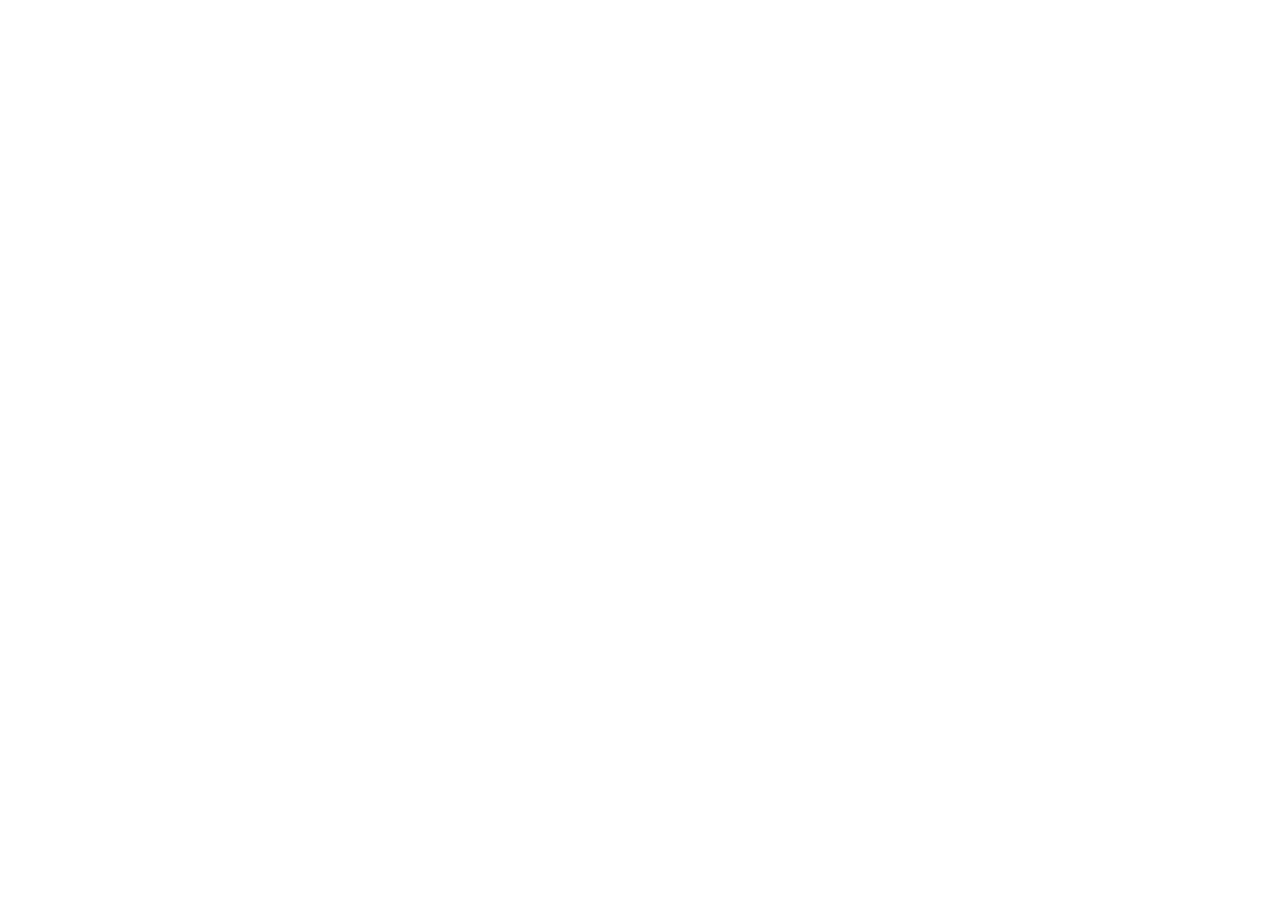
==== index.html @ 567fe688 "Add index.html" ====
<!doctype html><html lang="it"><head><meta charset="utf-8"/><meta name="viewport" content="width=device-width,initial-scale=1,maximum-scale=5,user-scalable=yes,viewport-fit=cover"/><title>Ordine Architetti P.P.C. Caltanissetta</title><meta name="description" content="App ufficiale dell'Ordine degli Architetti, Pianificatori, Paesaggisti e Conservatori della Provincia di Caltanissetta. Connettiti con la comunità professionale, trova architetti qualificati e gestisci la tua attività."/><meta name="keywords" content="architetti, caltanissetta, ordine, professioni, CFP, formazione, albo, sicilia"/><meta name="author" content="Ordine Architetti P.P.C. Caltanissetta"/><meta name="robots" content="index, follow"/><meta name="language" content="Italian"/><link rel="icon" href="./favicon.ico"/><link rel="apple-touch-icon" sizes="180x180" href="./logo192.png"/><link rel="manifest" href="./manifest.json"/><meta name="theme-color" content="#2563eb"/><script defer="defer" src="./static/js/main.2a0777bf.js"></script><link href="./static/css/main.f6305460.css" rel="stylesheet"></head><body><div id="root"></div></body></html>
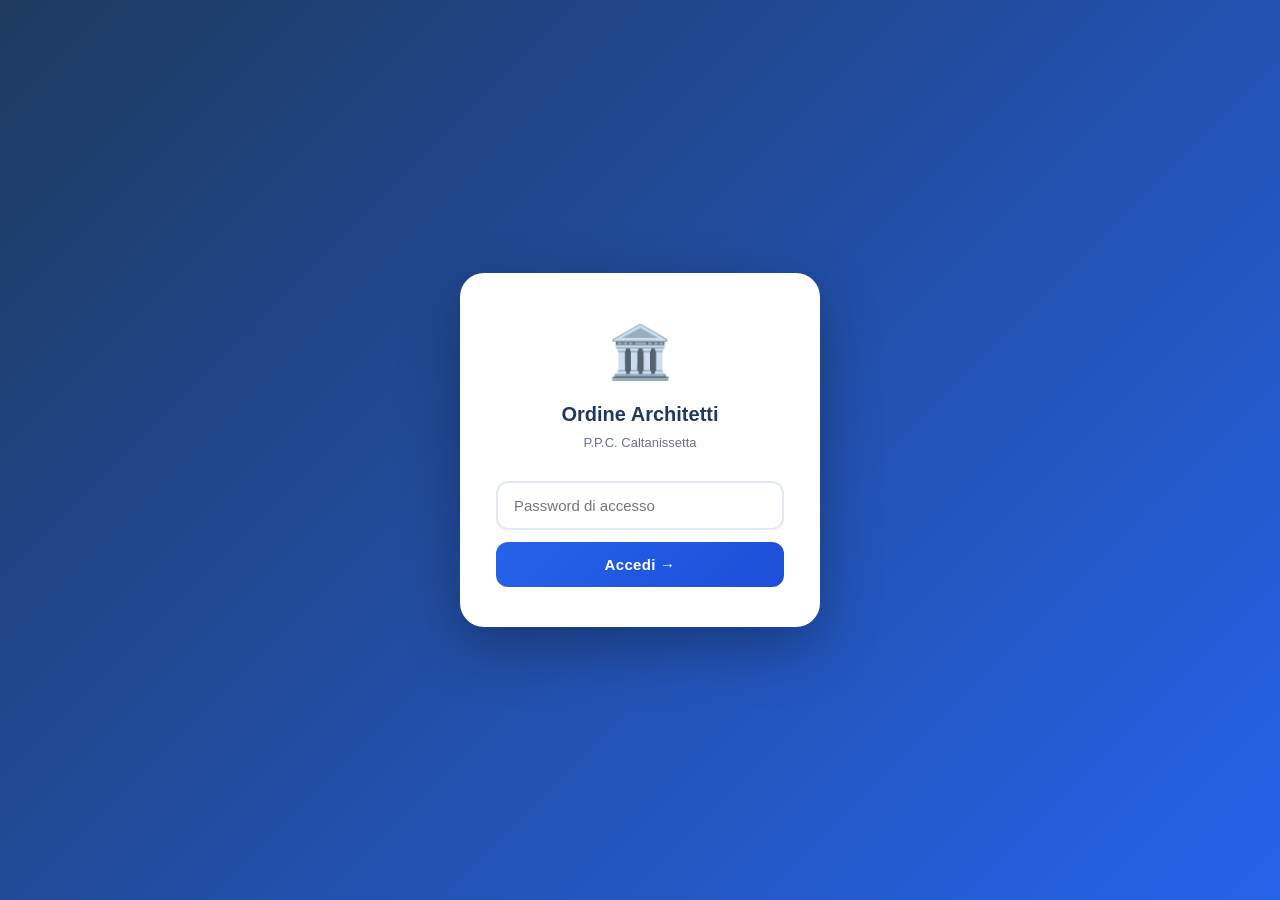
==== commit 106ad72c: "Rebuild: fix admin badge/userType, add admin panel quick link, approve architects" ====
--- a/index.html
+++ b/index.html
@@ -1 +1,31 @@
-<!doctype html><html lang="it"><head><meta charset="utf-8"/><meta name="viewport" content="width=device-width,initial-scale=1,maximum-scale=5,user-scalable=yes,viewport-fit=cover"/><title>Ordine Architetti P.P.C. Caltanissetta</title><meta name="description" content="App ufficiale dell'Ordine degli Architetti, Pianificatori, Paesaggisti e Conservatori della Provincia di Caltanissetta. Connettiti con la comunità professionale, trova architetti qualificati e gestisci la tua attività."/><meta name="keywords" content="architetti, caltanissetta, ordine, professioni, CFP, formazione, albo, sicilia"/><meta name="author" content="Ordine Architetti P.P.C. Caltanissetta"/><meta name="robots" content="index, follow"/><meta name="language" content="Italian"/><link rel="icon" href="./favicon.ico"/><link rel="apple-touch-icon" sizes="180x180" href="./logo192.png"/><link rel="manifest" href="./manifest.json"/><meta name="theme-color" content="#2563eb"/><script defer="defer" src="./static/js/main.2a0777bf.js"></script><link href="./static/css/main.f6305460.css" rel="stylesheet"></head><body><div id="root"></div></body></html>+<!doctype html><html lang="it"><head><meta charset="utf-8"/><meta name="viewport" content="width=device-width,initial-scale=1,maximum-scale=5,user-scalable=yes,viewport-fit=cover"/><title>Ordine Architetti P.P.C. Caltanissetta</title><meta name="description" content="App ufficiale dell'Ordine degli Architetti, Pianificatori, Paesaggisti e Conservatori della Provincia di Caltanissetta. Connettiti con la comunità professionale, trova architetti qualificati e gestisci la tua attività."/><meta name="keywords" content="architetti, caltanissetta, ordine, professioni, CFP, formazione, albo, sicilia"/><meta name="author" content="Ordine Architetti P.P.C. Caltanissetta"/><meta name="robots" content="index, follow"/><meta name="language" content="Italian"/><link rel="icon" href="./favicon.ico"/><link rel="apple-touch-icon" sizes="180x180" href="./logo192.png"/><link rel="icon" type="image/png" sizes="32x32" href="./favicon-32x32.png"/><link rel="icon" type="image/png" sizes="16x16" href="./favicon-16x16.png"/><link rel="manifest" href="./manifest.json"/><meta name="theme-color" content="#2563eb"/><meta name="msapplication-TileColor" content="#2563eb"/><meta name="msapplication-config" content="./browserconfig.xml"/><meta name="apple-mobile-web-app-capable" content="yes"/><meta name="apple-mobile-web-app-status-bar-style" content="default"/><meta name="apple-mobile-web-app-title" content="OAPPC CL"/><meta name="apple-touch-fullscreen" content="yes"/><meta name="msapplication-starturl" content="/"/><meta name="msapplication-tooltip" content="Ordine Architetti Caltanissetta"/><meta name="msapplication-window" content="width=1024;height=768"/><meta name="msapplication-task" content="name=Cerca Architetti;action-uri=/search;icon-uri=/icons/search.ico"/><meta name="msapplication-task" content="name=Corsi CFP;action-uri=/courses;icon-uri=/icons/courses.ico"/><meta property="og:type" content="website"/><meta property="og:title" content="Ordine Architetti P.P.C. Caltanissetta"/><meta property="og:description" content="App ufficiale dell'Ordine degli Architetti della Provincia di Caltanissetta"/><meta property="og:image" content="./og-image.png"/><meta property="og:image:width" content="1200"/><meta property="og:image:height" content="630"/><meta property="og:url" content="https://architetti-caltanissetta.it"/><meta property="og:site_name" content="Ordine Architetti Caltanissetta"/><meta property="og:locale" content="it_IT"/><meta name="twitter:card" content="summary_large_image"/><meta name="twitter:title" content="Ordine Architetti P.P.C. Caltanissetta"/><meta name="twitter:description" content="App ufficiale dell'Ordine degli Architetti della Provincia di Caltanissetta"/><meta name="twitter:image" content="./og-image.png"/><meta name="twitter:creator" content="@OAPPCCaltanissetta"/><link rel="dns-prefetch" href="//fonts.googleapis.com"/><link rel="dns-prefetch" href="//fonts.gstatic.com"/><link rel="dns-prefetch" href="//cdnjs.cloudflare.com"/><link rel="preconnect" href="https://fonts.googleapis.com" crossorigin/><link rel="preconnect" href="https://fonts.gstatic.com" crossorigin/><link rel="canonical" href="https://architetti-caltanissetta.it"/><meta http-equiv="X-Content-Type-Options" content="nosniff"/><meta http-equiv="X-Frame-Options" content="DENY"/><meta http-equiv="X-XSS-Protection" content="1; mode=block"/><meta http-equiv="Referrer-Policy" content="strict-origin-when-cross-origin"/><style>.loading-screen{position:fixed;top:0;left:0;right:0;bottom:0;background:linear-gradient(135deg,#2563eb 0,#1d4ed8 100%);display:flex;flex-direction:column;align-items:center;justify-content:center;z-index:9999;font-family:-apple-system,BlinkMacSystemFont,'Segoe UI',Roboto,sans-serif}.loading-logo{width:120px;height:120px;background:#fff;padding:20px;border-radius:24px;margin-bottom:24px;box-shadow:0 10px 40px rgba(0,0,0,.2);animation:pulse 2s ease-in-out infinite}.loading-logo svg{width:100%;height:100%}.loading-text{color:#fff;font-size:24px;font-weight:700;text-align:center;margin-bottom:8px;letter-spacing:-.5px}.loading-subtitle{color:rgba(255,255,255,.8);font-size:16px;margin-bottom:32px;font-weight:400}.loading-progress{width:200px;height:4px;background:rgba(255,255,255,.2);border-radius:2px;overflow:hidden;position:relative}.loading-progress::after{content:'';position:absolute;top:0;left:-100%;width:100%;height:100%;background:#fff;border-radius:2px;animation:loading 1.5s ease-in-out infinite}@keyframes pulse{0%,100%{transform:scale(1);opacity:1}50%{transform:scale(1.05);opacity:.9}}@keyframes loading{0%{left:-100%}100%{left:100%}}#root{opacity:0;transition:opacity .3s ease-in-out}#root.loaded{opacity:1}body{margin:0;font-family:-apple-system,BlinkMacSystemFont,'Segoe UI',Roboto,Oxygen,Ubuntu,Cantarell,'Fira Sans','Droid Sans','Helvetica Neue',sans-serif;-webkit-font-smoothing:antialiased;-moz-osx-font-smoothing:grayscale;background-color:#fff;overflow-x:hidden}@supports (-webkit-touch-callout:none){.min-h-screen{min-height:-webkit-fill-available}}.safe-area-top{padding-top:env(safe-area-inset-top)}.safe-area-bottom{padding-bottom:env(safe-area-inset-bottom)}@supports (-webkit-overflow-scrolling:touch){input,select,textarea{font-size:16px!important}}@media (prefers-reduced-motion:reduce){*,::after,::before{animation-duration:0s!important;animation-iteration-count:1!important;transition-duration:0s!important}}</style><script type="application/ld+json">{
+    "@context": "https://schema.org",
+    "@type": "Organization",
+    "name": "Ordine Architetti P.P.C. Caltanissetta",
+    "description": "Ordine degli Architetti, Pianificatori, Paesaggisti e Conservatori della Provincia di Caltanissetta",
+    "url": "https://architetti-caltanissetta.it",
+    "logo": "https://architetti-caltanissetta.it/logo512.png",
+    "sameAs": [
+      "https://www.facebook.com/OrdineArchitettiCaltanissetta",
+      "https://www.linkedin.com/company/ordine-architetti-caltanissetta"
+    ],
+    "address": {
+      "@type": "PostalAddress",
+      "streetAddress": "Via E. De Nicola n.17",
+      "addressLocality": "Caltanissetta",
+      "addressRegion": "Sicilia",
+      "postalCode": "93100",
+      "addressCountry": "IT"
+    },
+    "contactPoint": {
+      "@type": "ContactPoint",
+      "telephone": "+39-0934-553040",
+      "contactType": "customer service",
+      "email": "architetti@caltanissetta.archiworld.it"
+    },
+    "foundingDate": "1923",
+    "memberOf": {
+      "@type": "Organization",
+      "name": "Consiglio Nazionale Architetti P.P.C."
+    }
+  }</script><script defer="defer" src="./static/js/main.18344069.js"></script><link href="./static/css/main.f6305460.css" rel="stylesheet"></head><body><noscript><div style="padding:20px;text-align:center;font-family:Arial,sans-serif"><h1>JavaScript Richiesto</h1><p>È necessario abilitare JavaScript per utilizzare l'app dell'Ordine Architetti Caltanissetta.</p><p>Please enable JavaScript to use the Architects Order Caltanissetta app.</p></div></noscript><div id="loading-screen" class="loading-screen"><div class="loading-logo"><svg viewBox="0 0 100 100" xmlns="http://www.w3.org/2000/svg"><defs><linearGradient id="logoGradient" x1="0%" y1="0%" x2="100%" y2="100%"><stop offset="0%" stop-color="#2563eb"/><stop offset="100%" stop-color="#1d4ed8"/></linearGradient></defs><rect x="15" y="25" width="25" height="50" fill="url(#logoGradient)" rx="2"/><polygon points="15,25 27.5,10 40,25" fill="url(#logoGradient)"/><polygon points="45,35 45,75 75,55" fill="url(#logoGradient)"/><path d="M50 40 L60 60 L55 60 L52 55 L48 55 L45 60 L40 60 Z M49 50 L51 50 L50 48 Z" fill="white" opacity="0.9"/></svg></div><div class="loading-text">ORDINE ARCHITETTI P.P.C.</div><div class="loading-subtitle">Provincia di Caltanissetta</div><div class="loading-progress"></div></div><div id="root"></div><div id="install-prompt" style="display:none"><div style="position:fixed;bottom:20px;left:20px;right:20px;background:#2563eb;color:#fff;padding:16px;border-radius:12px;box-shadow:0 4px 12px rgba(0,0,0,.3);z-index:1000"><div style="display:flex;align-items:center;justify-content:space-between"><div><strong>Installa l'App</strong><p style="margin:4px 0 0 0;font-size:14px;opacity:.9">Aggiungi l'app alla tua home screen</p></div><div><button onclick="installApp()" style="background:#fff;color:#2563eb;border:none;padding:8px 16px;border-radius:8px;font-weight:600;margin-right:8px">Installa</button> <button onclick="dismissInstall()" style="background:0 0;color:#fff;border:1px solid rgba(255,255,255,.3);padding:8px 16px;border-radius:8px">×</button></div></div></div></div><script>const perfStart=performance.now();function hideLoadingScreen(){const e=document.getElementById("loading-screen"),t=document.getElementById("root");e&&(e.style.opacity="0",e.style.transition="opacity 0.5s ease-out",setTimeout(()=>{e.remove(),t.classList.add("loaded");const n=performance.now()-perfStart;console.log(`🚀 App loaded in ${Math.round(n)}ms`)},500))}window.addEventListener("load",()=>{setTimeout(hideLoadingScreen,1e3)}),setTimeout(hideLoadingScreen,5e3);let deferredPrompt=null;function installApp(){deferredPrompt&&(deferredPrompt.prompt(),deferredPrompt.userChoice.then(e=>{"accepted"===e.outcome?console.log("✅ User accepted PWA install"):console.log("❌ User dismissed PWA install"),deferredPrompt=null,dismissInstall()}))}function dismissInstall(){const e=document.getElementById("install-prompt");e&&(e.style.display="none",localStorage.setItem("installDismissed","true"))}function showUpdateNotification(){const e=document.createElement("div");e.id="update-notification",e.innerHTML='\n        <div style="position: fixed; top: 20px; left: 20px; right: 20px; background: #10b981; color: white; padding: 16px; border-radius: 12px; box-shadow: 0 4px 12px rgba(0,0,0,0.3); z-index: 1001; display: flex; align-items: center; justify-content: space-between;">\n          <div>\n            <strong>Aggiornamento Disponibile</strong>\n            <p style="margin: 4px 0 0 0; font-size: 14px; opacity: 0.9;">Una nuova versione dell\'app è disponibile</p>\n          </div>\n          <div>\n            <button onclick="updateApp()" style="background: white; color: #10b981; border: none; padding: 8px 16px; border-radius: 8px; font-weight: 600; margin-right: 8px;">Aggiorna</button>\n            <button onclick="dismissUpdate()" style="background: transparent; color: white; border: 1px solid rgba(255,255,255,0.3); padding: 8px 16px; border-radius: 8px;">×</button>\n          </div>\n        </div>\n      ',document.body.appendChild(e)}function updateApp(){navigator.serviceWorker.controller&&(navigator.serviceWorker.controller.postMessage({type:"SKIP_WAITING"}),window.location.reload())}function dismissUpdate(){const e=document.getElementById("update-notification");e&&e.remove()}window.addEventListener("beforeinstallprompt",e=>{console.log("💾 Install prompt available"),e.preventDefault(),deferredPrompt=e,setTimeout(()=>{const e=document.getElementById("install-prompt");e&&!localStorage.getItem("installDismissed")&&(e.style.display="block")},3e3)}),window.addEventListener("appinstalled",()=>{console.log("🎉 PWA was installed successfully"),dismissInstall(),"undefined"!=typeof gtag&&gtag("event","pwa_install",{event_category:"engagement",event_label:"PWA Installation"})}),console.log("🔧 Service Worker disabilitato per debug CORS");let lastTouchEnd=0;document.addEventListener("touchend",e=>{const t=(new Date).getTime();t-lastTouchEnd<=300&&e.preventDefault(),lastTouchEnd=t},!1),document.body.addEventListener("touchstart",e=>{e.touches.length},{passive:!0}),document.body.addEventListener("touchmove",e=>{1===e.touches.length&&0===document.body.scrollTop&&e.preventDefault()},{passive:!1});let currentUrl=location.href;new MutationObserver(()=>{location.href!==currentUrl&&(currentUrl=location.href,"undefined"!=typeof gtag&&gtag("config","GA_MEASUREMENT_ID",{page_path:location.pathname}))}).observe(document,{subtree:!0,childList:!0}),window.addEventListener("error",e=>{console.error("🚨 Global error:",e.error)}),window.addEventListener("unhandledrejection",e=>{console.error("🚨 Unhandled promise rejection:",e.reason),e.preventDefault()}),console.log("📱 Ordine Architetti Caltanissetta - App inizializzata")</script></body></html>
--- a/static/css/main.f6305460.css
+++ b/static/css/main.f6305460.css
@@ -0,0 +1,2 @@
+body{margin:0}code{font-family:source-code-pro,Menlo,Monaco,Consolas,Courier New,monospace}@supports (-webkit-touch-callout:none){.min-h-screen{min-height:-webkit-fill-available}}.action-card,.menu-item,.nav-item,button{-webkit-user-select:none;user-select:none}@supports (-webkit-overflow-scrolling:touch){input,select,textarea{font-size:16px!important}}.safe-top{padding-top:env(safe-area-inset-top)}.safe-bottom{padding-bottom:env(safe-area-inset-bottom)}:root{--primary-color:#2563eb;--primary-dark:#1d4ed8;--primary-light:#60a5fa;--secondary-color:#10b981;--secondary-dark:#059669;--danger-color:#ef4444;--warning-color:#f59e0b;--success-color:#10b981;--info-color:#3b82f6;--gray-50:#f9fafb;--gray-100:#f3f4f6;--gray-200:#e5e7eb;--gray-300:#d1d5db;--gray-400:#9ca3af;--gray-500:#6b7280;--gray-600:#4b5563;--gray-700:#374151;--gray-800:#1f2937;--gray-900:#111827;--spacing-xs:4px;--spacing-sm:8px;--spacing-md:16px;--spacing-lg:24px;--spacing-xl:32px;--spacing-2xl:48px;--radius-sm:4px;--radius-md:8px;--radius-lg:12px;--radius-xl:16px;--radius-2xl:24px;--radius-full:9999px;--shadow-sm:0 1px 2px 0 #0000000d;--shadow-md:0 4px 6px -1px #0000001a;--shadow-lg:0 10px 15px -3px #0000001a;--shadow-xl:0 20px 25px -5px #0000001a;--shadow-2xl:0 25px 50px -12px #00000040;--transition-fast:150ms ease;--transition-base:200ms ease;--transition-slow:300ms ease;--z-dropdown:100;--z-modal:200;--z-notification:300;--z-tooltip:400;--z-splash:500}*{box-sizing:border-box;margin:0;padding:0}#root,body,html{height:100%;overflow-x:hidden;width:100%}body{-webkit-font-smoothing:antialiased;-moz-osx-font-smoothing:grayscale;background-color:#f9fafb;background-color:var(--gray-50);color:#111827;color:var(--gray-900);font-family:-apple-system,BlinkMacSystemFont,Segoe UI,Roboto,Oxygen,Ubuntu,Cantarell,Fira Sans,Droid Sans,Helvetica Neue,sans-serif;line-height:1.5}.app{display:flex;flex-direction:column;height:100vh;position:relative}.app-main{background:#f9fafb;background:var(--gray-50);flex:1 1;overflow-y:auto;padding-bottom:80px}.logo-icon{align-items:center;display:flex;justify-content:center}.logo-icon svg{height:100%;width:100%}.logo-small{height:40px;width:40px}.logo-medium{height:60px;width:60px}.logo-large{height:80px;width:80px}.loading-container{align-items:center;display:flex;flex-direction:column;justify-content:center;min-height:200px;padding:48px;padding:var(--spacing-2xl)}.loading-spinner{animation:spin .8s linear infinite;border:3px solid #e5e7eb;border-top-color:#2563eb;border:3px solid var(--gray-200);border-radius:50%;border-top-color:var(--primary-color);height:40px;width:40px}@keyframes spin{to{transform:rotate(1turn)}}.toast{align-items:center;animation:slideIn .3s ease;background:#fff;border-radius:12px;border-radius:var(--radius-lg);box-shadow:0 20px 25px -5px #0000001a;box-shadow:var(--shadow-xl);display:flex;gap:12px;max-width:350px;padding:12px 20px;position:fixed;right:20px;top:20px;z-index:300;z-index:var(--z-notification)}.toast-close{background:none;border:none;color:#6b7280;color:var(--gray-500);cursor:pointer;font-size:24px;margin-left:auto;padding:0}.toast-success{border-left:4px solid #10b981;border-left:4px solid var(--success-color)}.toast-error{border-left:4px solid #ef4444;border-left:4px solid var(--danger-color)}.toast-warning{border-left:4px solid #f59e0b;border-left:4px solid var(--warning-color)}.toast-info{border-left:4px solid #3b82f6;border-left:4px solid var(--info-color)}@keyframes slideIn{0%{opacity:0;transform:translateX(100%)}to{opacity:1;transform:translateX(0)}}.splash-screen{align-items:center;animation:fadeIn .3s ease;background:linear-gradient(135deg,#2563eb,#1d4ed8);background:linear-gradient(135deg,var(--primary-color),var(--primary-dark));bottom:0;display:flex;justify-content:center;left:0;position:fixed;right:0;top:0;z-index:500;z-index:var(--z-splash)}.splash-content{color:#fff;text-align:center}.splash-title{font-size:28px;font-weight:700;letter-spacing:-.5px;margin-top:20px}.splash-subtitle{font-size:16px;margin-top:8px;opacity:.9}.splash-loading{margin-top:40px}.splash-loading .loading-spinner{border-color:#fff #ffffff4d #ffffff4d}@keyframes fadeIn{0%{opacity:0}to{opacity:1}}.onboarding-screen{align-items:center;background:linear-gradient(135deg,#2563eb,#1d4ed8);background:linear-gradient(135deg,var(--primary-color),var(--primary-dark));bottom:0;color:#fff;display:flex;flex-direction:column;justify-content:center;left:0;padding:32px;padding:var(--spacing-xl);position:fixed;right:0;top:0;z-index:500;z-index:var(--z-splash)}.skip-button{background:#fff3;border:1px solid #ffffff4d;border-radius:9999px;border-radius:var(--radius-full);color:#fff;cursor:pointer;padding:8px 20px;position:absolute;right:20px;top:40px;transition:.2s ease;transition:var(--transition-base)}.skip-button:hover{background:#ffffff4d}.onboarding-content{max-width:400px;text-align:center}.onboarding-slide{animation:slideUp .5s ease}.slide-icon{font-size:80px;margin-bottom:24px}.slide-indicators{display:flex;gap:8px;justify-content:center;margin:32px 0}.indicator{background:#ffffff4d;border-radius:50%;cursor:pointer;height:8px;transition:.2s ease;transition:var(--transition-base);width:8px}.indicator.active{background:#fff;transform:scale(1.2)}.next-button{background:#fff;border:none;border-radius:9999px;border-radius:var(--radius-full);color:#2563eb;color:var(--primary-color);cursor:pointer;font-size:16px;font-weight:600;padding:12px 40px;transition:.2s ease;transition:var(--transition-base)}.next-button:hover{box-shadow:0 10px 15px -3px #0000001a;box-shadow:var(--shadow-lg);transform:translateY(-2px)}.auth-screen{align-items:center;background:linear-gradient(135deg,#2563eb,#1d4ed8);background:linear-gradient(135deg,var(--primary-color),var(--primary-dark));display:flex;justify-content:center;min-height:100vh;padding:24px;padding:var(--spacing-lg)}.auth-container{background:#fff;border-radius:24px;border-radius:var(--radius-2xl);box-shadow:0 25px 50px -12px #00000040;box-shadow:var(--shadow-2xl);max-width:450px;padding:32px;padding:var(--spacing-xl);width:100%}.auth-header{margin-bottom:32px;margin-bottom:var(--spacing-xl);text-align:center}.auth-header h1{color:#111827;color:var(--gray-900);font-size:24px;font-weight:700;margin-top:16px;margin-top:var(--spacing-md)}.auth-header p{color:#4b5563;color:var(--gray-600);margin-top:4px;margin-top:var(--spacing-xs)}.language-selector{display:flex;gap:8px;gap:var(--spacing-sm);justify-content:center;margin-top:16px;margin-top:var(--spacing-md)}.lang-button{background:#f3f4f6;background:var(--gray-100);border:1px solid #d1d5db;border:1px solid var(--gray-300);border-radius:8px;border-radius:var(--radius-md);cursor:pointer;font-size:14px;padding:6px 16px;transition:.2s ease;transition:var(--transition-base)}.lang-button.active,.lang-button:hover{background:#2563eb;background:var(--primary-color);border-color:#2563eb;border-color:var(--primary-color);color:#fff}.auth-tabs{border-bottom:1px solid #e5e7eb;border-bottom:1px solid var(--gray-200);display:flex;gap:8px;gap:var(--spacing-sm);margin-bottom:24px;margin-bottom:var(--spacing-lg)}.auth-tab{background:none;border:none;color:#6b7280;color:var(--gray-500);cursor:pointer;flex:1 1;font-size:16px;font-weight:500;padding:12px;position:relative;transition:.2s ease;transition:var(--transition-base)}.auth-tab.active{color:#2563eb;color:var(--primary-color)}.auth-tab.active:after{background:#2563eb;background:var(--primary-color);bottom:-1px;content:"";height:2px;left:0;position:absolute;right:0}.auth-form{display:flex;flex-direction:column}.auth-form,.form-row{gap:16px;gap:var(--spacing-md)}.form-row{grid-gap:16px;grid-gap:var(--spacing-md)}.form-group{display:flex;flex-direction:column;gap:4px;gap:var(--spacing-xs)}.form-group label{color:#374151;color:var(--gray-700);font-weight:500}.form-group input,.form-group select,.form-group textarea{background:#fff;border:1px solid #d1d5db;border:1px solid var(--gray-300);border-radius:8px;border-radius:var(--radius-md);font-size:16px;padding:10px 12px;transition:.2s ease;transition:var(--transition-base)}.form-group input:focus,.form-group select:focus,.form-group textarea:focus{border-color:#2563eb;border-color:var(--primary-color);box-shadow:0 0 0 3px #2563eb1a}.form-group input.error,.form-group select.error{border-color:#ef4444;border-color:var(--danger-color)}.error-message{color:#ef4444;color:var(--danger-color);font-size:12px;margin-top:2px}.form-help{color:#6b7280;color:var(--gray-500);font-size:12px;margin-top:4px}.password-group{position:relative}.password-toggle{background:none;border:none;color:#6b7280;color:var(--gray-500);cursor:pointer;font-size:20px;padding:0;position:absolute;right:12px;top:50%;transform:translateY(-50%)}.form-checkbox{align-items:flex-start;display:flex;gap:8px;gap:var(--spacing-sm)}.form-checkbox input[type=checkbox]{cursor:pointer;margin-top:4px}.form-checkbox label{color:#374151;color:var(--gray-700);cursor:pointer;font-size:14px}.form-checkbox a{color:#2563eb;color:var(--primary-color);text-decoration:none}.form-checkbox a:hover{text-decoration:underline}.submit-button{align-items:center;background:#2563eb;background:var(--primary-color);border:none;border-radius:8px;border-radius:var(--radius-md);color:#fff;cursor:pointer;display:flex;font-size:16px;font-weight:600;justify-content:center;min-height:48px;padding:12px;transition:.2s ease;transition:var(--transition-base)}.submit-button:hover:not(:disabled){background:#1d4ed8;background:var(--primary-dark);box-shadow:0 10px 15px -3px #0000001a;box-shadow:var(--shadow-lg);transform:translateY(-1px)}.submit-button:disabled{cursor:not-allowed;opacity:.6}.divider{color:#9ca3af;color:var(--gray-400);margin:24px 0;margin:var(--spacing-lg) 0;position:relative;text-align:center}.divider:after,.divider:before{background:#e5e7eb;background:var(--gray-200);content:"";height:1px;position:absolute;top:50%;width:45%}.divider:before{left:0}.divider:after{right:0}.guest-button{background:#f3f4f6;background:var(--gray-100);border:1px solid #d1d5db;border:1px solid var(--gray-300);border-radius:8px;border-radius:var(--radius-md);color:#374151;color:var(--gray-700);cursor:pointer;font-size:16px;font-weight:500;padding:12px;transition:.2s ease;transition:var(--transition-base)}.guest-button:hover{background:#e5e7eb;background:var(--gray-200);border-color:#9ca3af;border-color:var(--gray-400)}.forgot-link{color:#2563eb;color:var(--primary-color);display:block;font-size:14px;margin-top:16px;margin-top:var(--spacing-md);text-align:center;text-decoration:none}.forgot-link:hover{text-decoration:underline}.auth-switch{color:#4b5563;color:var(--gray-600);font-size:14px;margin-top:24px;margin-top:var(--spacing-lg);text-align:center}.link-button{background:none;border:none;color:#2563eb;color:var(--primary-color);cursor:pointer;font-weight:500;text-decoration:none}.link-button:hover{text-decoration:underline}.test-accounts{background:#f9fafb;background:var(--gray-50);border-radius:8px;border-radius:var(--radius-md);font-size:12px;margin-top:32px;margin-top:var(--spacing-xl);padding:16px;padding:var(--spacing-md)}.test-accounts h4{color:#374151;color:var(--gray-700);margin-bottom:8px;margin-bottom:var(--spacing-sm)}.test-account-list{display:flex;flex-direction:column;gap:8px;gap:var(--spacing-sm)}.test-account{background:#fff;border:1px solid #e5e7eb;border:1px solid var(--gray-200);border-radius:4px;border-radius:var(--radius-sm);padding:8px;padding:var(--spacing-sm)}.test-account p{color:#4b5563;color:var(--gray-600);font-family:monospace;font-size:11px;margin-top:4px}.token-info{background:#2563eb;background:var(--primary-color);color:#fff}.token-info p{color:#ffffffe6}.app-header{background:#fff;box-shadow:0 4px 6px -1px #0000001a;box-shadow:var(--shadow-md);justify-content:space-between;padding:16px 24px;padding:var(--spacing-md) var(--spacing-lg);position:-webkit-sticky;position:sticky;top:0;z-index:100;z-index:var(--z-dropdown)}.app-header,.header-left{align-items:center;display:flex}.header-left{gap:16px;gap:var(--spacing-md)}.header-title h1{color:#111827;color:var(--gray-900);font-size:20px;font-weight:700;line-height:1.2}.header-title p{color:#6b7280;color:var(--gray-500);font-size:12px}.header-right{align-items:center;display:flex;gap:16px;gap:var(--spacing-md)}.notification-button,.user-menu-button{background:none;border:none;border-radius:8px;border-radius:var(--radius-md);cursor:pointer;font-size:24px;padding:8px;padding:var(--spacing-sm);position:relative;transition:.2s ease;transition:var(--transition-base)}.notification-button:hover,.user-menu-button:hover{background:#f3f4f6;background:var(--gray-100)}.notification-badge{background:#ef4444;background:var(--danger-color);border-radius:9999px;border-radius:var(--radius-full);color:#fff;font-size:10px;font-weight:700;min-width:18px;padding:2px 6px;position:absolute;right:4px;text-align:center;top:4px}.user-avatar-small{align-items:center;background:linear-gradient(135deg,#2563eb,#1d4ed8);background:linear-gradient(135deg,var(--primary-color),var(--primary-dark));border-radius:50%;color:#fff;display:flex;font-size:14px;font-weight:600;height:32px;justify-content:center;width:32px}.notifications-panel,.user-menu-dropdown{animation:dropDown .2s ease;background:#fff;border-radius:12px;border-radius:var(--radius-lg);box-shadow:0 20px 25px -5px #0000001a;box-shadow:var(--shadow-xl);max-height:400px;overflow:hidden;position:fixed;right:24px;right:var(--spacing-lg);top:calc(100% + 8px);width:320px;z-index:100;z-index:var(--z-dropdown)}@keyframes dropDown{0%{opacity:0;transform:translateY(-10px)}to{opacity:1;transform:translateY(0)}}.notifications-header{align-items:center;border-bottom:1px solid #e5e7eb;border-bottom:1px solid var(--gray-200);display:flex;justify-content:space-between;padding:16px;padding:var(--spacing-md)}.notifications-header h3{color:#111827;color:var(--gray-900);font-size:16px;font-weight:600}.notification-actions{display:flex;gap:8px;gap:var(--spacing-sm)}.clear-all{background:none;border:none;color:#2563eb;color:var(--primary-color);cursor:pointer;font-size:12px}.notifications-list{max-height:320px;overflow-y:auto}.notification-item{border-bottom:1px solid #f3f4f6;border-bottom:1px solid var(--gray-100);cursor:pointer;display:flex;gap:16px;gap:var(--spacing-md);padding:16px;padding:var(--spacing-md);transition:.2s ease;transition:var(--transition-base)}.notification-item:hover{background:#f9fafb;background:var(--gray-50)}.notification-item.unread{background:#2563eb0d;border-left:3px solid #2563eb;border-left:3px solid var(--primary-color)}.notification-icon{align-items:center;background:#f3f4f6;background:var(--gray-100);border-radius:50%;display:flex;flex-shrink:0;font-size:24px;height:40px;justify-content:center;width:40px}.notification-content h4{color:#111827;color:var(--gray-900);font-size:14px;font-weight:600;margin-bottom:4px}.notification-content p{color:#4b5563;color:var(--gray-600);font-size:13px;margin-bottom:4px}.notification-time{color:#9ca3af;color:var(--gray-400);font-size:11px}.no-notifications{color:#6b7280;color:var(--gray-500);padding:32px;padding:var(--spacing-xl);text-align:center}.user-menu-dropdown{width:280px}.user-menu-header{align-items:center;background:#f9fafb;background:var(--gray-50);display:flex;gap:16px;gap:var(--spacing-md);padding:24px;padding:var(--spacing-lg)}.user-avatar-large{align-items:center;background:linear-gradient(135deg,#2563eb,#1d4ed8);background:linear-gradient(135deg,var(--primary-color),var(--primary-dark));border-radius:50%;color:#fff;display:flex;font-size:18px;font-weight:600;height:48px;justify-content:center;width:48px}.user-info h4{color:#111827;color:var(--gray-900);font-size:16px;font-weight:600}.user-info p{color:#4b5563;color:var(--gray-600);font-size:13px}.user-menu-items{padding:8px;padding:var(--spacing-sm)}.user-menu-items button{align-items:center;background:none;border:none;border-radius:8px;border-radius:var(--radius-md);color:#374151;color:var(--gray-700);cursor:pointer;display:flex;font-size:14px;gap:16px;gap:var(--spacing-md);padding:16px;padding:var(--spacing-md);text-align:left;transition:.2s ease;transition:var(--transition-base);width:100%}.user-menu-items button:hover{background:#f3f4f6;background:var(--gray-100)}.user-menu-items button span{font-size:20px}.menu-divider{background:#e5e7eb;background:var(--gray-200);height:1px;margin:8px 0;margin:var(--spacing-sm) 0}.logout-button{color:#ef4444!important;color:var(--danger-color)!important}.bottom-nav{background:#fff;border-top:1px solid #e5e7eb;border-top:1px solid var(--gray-200);bottom:0;display:flex;justify-content:space-around;left:0;padding:8px 0;padding:var(--spacing-sm) 0;position:fixed;right:0;z-index:100;z-index:var(--z-dropdown)}.nav-item{align-items:center;background:none;border:none;color:#6b7280;color:var(--gray-500);cursor:pointer;display:flex;flex:1 1;flex-direction:column;gap:4px;padding:8px 16px;padding:var(--spacing-sm) var(--spacing-md);transition:.2s ease;transition:var(--transition-base)}.nav-item.active{color:#2563eb;color:var(--primary-color)}.nav-icon{font-size:24px}.nav-label{font-size:11px;font-weight:500}.home-page{margin:0 auto;max-width:1200px;padding:24px;padding:var(--spacing-lg)}.welcome-section{background:#fff;border-radius:16px;border-radius:var(--radius-xl);box-shadow:0 4px 6px -1px #0000001a;box-shadow:var(--shadow-md);margin-bottom:24px;margin-bottom:var(--spacing-lg);padding:32px;padding:var(--spacing-xl)}.welcome-section h2{color:#111827;color:var(--gray-900);font-size:24px;font-weight:700;margin-bottom:8px;margin-bottom:var(--spacing-sm)}.user-status{align-items:center;color:#4b5563;color:var(--gray-600);display:flex;font-size:14px;gap:8px;gap:var(--spacing-sm)}.user-status button{background:none;border:none;color:#2563eb;color:var(--primary-color);cursor:pointer;font-weight:500;text-decoration:underline}.stats-grid{grid-gap:16px;grid-gap:var(--spacing-md);gap:16px;gap:var(--spacing-md);grid-template-columns:repeat(auto-fit,minmax(150px,1fr));margin-bottom:32px;margin-bottom:var(--spacing-xl)}.stat-card{border:2px solid #0000;border-radius:var(--radius-lg);box-shadow:0 4px 6px -1px #0000001a;box-shadow:var(--shadow-md);padding:24px;padding:var(--spacing-lg);text-align:center;transition:.2s ease;transition:var(--transition-base)}.stat-card:hover{border-color:#2563eb;border-color:var(--primary-color);box-shadow:0 10px 15px -3px #0000001a;box-shadow:var(--shadow-lg);transform:translateY(-2px)}.stat-icon{font-size:32px;margin-bottom:8px;margin-bottom:var(--spacing-sm)}.stat-value{color:#2563eb;color:var(--primary-color);display:block;font-size:28px}.stat-label{color:#6b7280;color:var(--gray-500);display:block;margin-top:4px;margin-top:var(--spacing-xs)}.quick-actions{margin-bottom:32px;margin-bottom:var(--spacing-xl)}.contact-section h3,.news-section h3,.quick-actions h3{color:#111827;color:var(--gray-900);font-size:18px;font-weight:600;margin-bottom:16px;margin-bottom:var(--spacing-md)}.action-cards{grid-gap:16px;grid-gap:var(--spacing-md);display:grid;gap:16px;gap:var(--spacing-md);grid-template-columns:repeat(auto-fit,minmax(140px,1fr))}.action-card{align-items:center;background:#fff;border:2px solid #e5e7eb;border:2px solid var(--gray-200);border-radius:12px;border-radius:var(--radius-lg);color:#374151;color:var(--gray-700);cursor:pointer;display:flex;flex-direction:column;gap:8px;gap:var(--spacing-sm);padding:24px;padding:var(--spacing-lg);position:relative;text-decoration:none;transition:.2s ease;transition:var(--transition-base)}.action-card:hover{background:#f9fafb;background:var(--gray-50);border-color:#2563eb;border-color:var(--primary-color);box-shadow:0 10px 15px -3px #0000001a;box-shadow:var(--shadow-lg);transform:translateY(-2px)}.action-icon{font-size:32px}.action-arrow{color:#9ca3af;color:var(--gray-400);position:absolute;right:16px;right:var(--spacing-md);top:16px;top:var(--spacing-md);transition:.2s ease;transition:var(--transition-base)}.action-card:hover .action-arrow{color:#2563eb;color:var(--primary-color);transform:translateX(2px)}.section-header{justify-content:space-between;margin-bottom:16px;margin-bottom:var(--spacing-md)}.see-all-button{background:none;border:none;color:#2563eb;color:var(--primary-color);cursor:pointer;font-size:14px;font-weight:500;transition:.2s ease;transition:var(--transition-base)}.see-all-button:hover{transform:translateX(2px)}.news-card{border-left:4px solid #2563eb;border-left:4px solid var(--primary-color);border-radius:var(--radius-lg);box-shadow:0 4px 6px -1px #0000001a;box-shadow:var(--shadow-md);margin-bottom:16px;margin-bottom:var(--spacing-md);padding:24px;padding:var(--spacing-lg);transition:.2s ease;transition:var(--transition-base)}.news-card:hover{box-shadow:0 10px 15px -3px #0000001a;box-shadow:var(--shadow-lg);transform:translateX(4px)}.news-header{align-items:center;gap:8px;gap:var(--spacing-sm);margin-bottom:8px;margin-bottom:var(--spacing-sm)}.news-category{background:#f3f4f6;background:var(--gray-100);border-radius:9999px;border-radius:var(--radius-full);font-size:11px;letter-spacing:.5px;padding:4px 12px;text-transform:uppercase}.news-category.normative{background:#3b82f6;background:var(--info-color);color:#fff}.news-category.eventi{background:#10b981;background:var(--success-color);color:#fff}.news-category.concorsi{background:#f59e0b;background:var(--warning-color);color:#fff}.important-badge{animation:pulse 2s infinite;font-size:16px}@keyframes pulse{0%,to{opacity:1}50%{opacity:.6}}.news-card h4{color:#111827;color:var(--gray-900);font-size:16px;font-weight:600;margin-bottom:8px;margin-bottom:var(--spacing-sm)}.news-card p{color:#4b5563;color:var(--gray-600);font-size:14px;line-height:1.6;margin-bottom:16px;margin-bottom:var(--spacing-md)}.news-footer{color:#6b7280;color:var(--gray-500);display:flex;font-size:12px;gap:24px;gap:var(--spacing-lg)}.contact-section{background:#fff;border-radius:16px;border-radius:var(--radius-xl);box-shadow:0 4px 6px -1px #0000001a;box-shadow:var(--shadow-md)}.contact-info{flex-direction:column}.contact-info,.contact-item{display:flex;gap:16px;gap:var(--spacing-md)}.contact-item{align-items:center;background:#f9fafb;background:var(--gray-50);border-radius:8px;border-radius:var(--radius-md);padding:16px;padding:var(--spacing-md);transition:.2s ease;transition:var(--transition-base)}.contact-item:hover{background:#f3f4f6;background:var(--gray-100);transform:translateX(4px)}.contact-icon{color:#2563eb;color:var(--primary-color);font-size:20px;text-align:center;width:32px}.contact-item a{color:#374151;color:var(--gray-700);text-decoration:none;transition:.2s ease;transition:var(--transition-base)}.contact-item a:hover{color:#2563eb;color:var(--primary-color);text-decoration:underline}.search-page{margin:0 auto;max-width:1200px}.search-form,.search-page{padding:24px;padding:var(--spacing-lg)}.search-form{background:#fff;border-radius:16px;border-radius:var(--radius-xl);box-shadow:0 4px 6px -1px #0000001a;box-shadow:var(--shadow-md);margin-bottom:24px;margin-bottom:var(--spacing-lg)}.search-bar{align-items:center;display:flex;margin-bottom:16px;margin-bottom:var(--spacing-md);position:relative}.search-icon{color:#9ca3af;color:var(--gray-400);font-size:20px;left:16px;left:var(--spacing-md);position:absolute}.search-input{border:2px solid #d1d5db;border:2px solid var(--gray-300);border-radius:9999px;border-radius:var(--radius-full);font-size:16px;padding:12px 48px;transition:.2s ease;transition:var(--transition-base)}.search-input:focus{border-color:#2563eb;border-color:var(--primary-color);box-shadow:0 0 0 4px #2563eb1a}.clear-search{align-items:center;background:#e5e7eb;background:var(--gray-200);border:none;border-radius:50%;color:#4b5563;color:var(--gray-600);cursor:pointer;display:flex;font-size:18px;height:24px;justify-content:center;position:absolute;right:16px;right:var(--spacing-md);transition:.2s ease;transition:var(--transition-base);width:24px}.clear-search:hover{background:#d1d5db;background:var(--gray-300)}.search-filters{align-items:center;display:flex;flex-wrap:wrap;gap:16px;gap:var(--spacing-md)}.filter-select{border:1px solid #d1d5db;border:1px solid var(--gray-300);border-radius:8px;border-radius:var(--radius-md);padding:10px 16px;transition:.2s ease;transition:var(--transition-base)}.filter-select:focus{border-color:#2563eb;border-color:var(--primary-color);box-shadow:0 0 0 3px #2563eb1a}.filter-checkbox{align-items:center;background:#f9fafb;background:var(--gray-50);border:1px solid #d1d5db;border:1px solid var(--gray-300);border-radius:8px;border-radius:var(--radius-md);cursor:pointer;display:flex;font-size:14px;gap:8px;gap:var(--spacing-sm);padding:10px 16px;transition:.2s ease;transition:var(--transition-base)}.filter-checkbox:hover{background:#f3f4f6;background:var(--gray-100);border-color:#9ca3af;border-color:var(--gray-400)}.filter-checkbox input[type=checkbox]{cursor:pointer}.clear-filters{background:#f3f4f6;background:var(--gray-100);border:1px solid #d1d5db;border:1px solid var(--gray-300);border-radius:8px;border-radius:var(--radius-md);cursor:pointer;font-size:14px;font-weight:500;padding:10px 20px;transition:.2s ease;transition:var(--transition-base)}.clear-filters:hover{background:#e5e7eb;background:var(--gray-200);border-color:#9ca3af;border-color:var(--gray-400)}.search-actions{align-items:center;border-top:1px solid #e5e7eb;border-top:1px solid var(--gray-200);display:flex;justify-content:space-between;margin-top:16px;margin-top:var(--spacing-md);padding-top:16px;padding-top:var(--spacing-md)}.results-count{color:#4b5563;color:var(--gray-600);font-size:14px}.view-mode-toggle{background:#f3f4f6;background:var(--gray-100);border-radius:8px;border-radius:var(--radius-md);display:flex;gap:4px;gap:var(--spacing-xs);padding:2px}.view-mode-toggle button{background:none;border:none;border-radius:4px;border-radius:var(--radius-sm);color:#4b5563;color:var(--gray-600);cursor:pointer;font-size:14px;padding:6px 12px;transition:.2s ease;transition:var(--transition-base)}.view-mode-toggle button.active{background:#fff;box-shadow:0 1px 2px 0 #0000000d;box-shadow:var(--shadow-sm);color:#2563eb;color:var(--primary-color)}.architects-grid,.architects-list{grid-gap:16px;grid-gap:var(--spacing-md);display:grid;gap:16px;gap:var(--spacing-md)}.architects-grid{grid-template-columns:repeat(auto-fill,minmax(300px,1fr))}.architects-list{grid-template-columns:1fr}.architect-card{background:#fff;border:2px solid #0000;border-radius:12px;border-radius:var(--radius-lg);box-shadow:0 4px 6px -1px #0000001a;box-shadow:var(--shadow-md);cursor:pointer;display:flex;gap:16px;gap:var(--spacing-md);padding:24px;padding:var(--spacing-lg);position:relative;transition:.2s ease;transition:var(--transition-base)}.architect-card:hover{border-color:#2563eb;border-color:var(--primary-color);box-shadow:0 10px 15px -3px #0000001a;box-shadow:var(--shadow-lg);transform:translateY(-2px)}.architect-avatar{align-items:center;background:linear-gradient(135deg,#2563eb,#1d4ed8);background:linear-gradient(135deg,var(--primary-color),var(--primary-dark));border-radius:50%;color:#fff;display:flex;flex-shrink:0;font-size:20px;font-weight:700;height:60px;justify-content:center;width:60px}.architect-info{flex:1 1}.architect-info h3{align-items:center;color:#111827;color:var(--gray-900);display:flex;font-size:18px;font-weight:600;gap:8px;gap:var(--spacing-sm);margin-bottom:4px;margin-bottom:var(--spacing-xs)}.verified{font-size:16px}.architect-location{color:#4b5563;color:var(--gray-600);font-size:14px;margin-bottom:8px;margin-bottom:var(--spacing-sm)}.architect-specialties{display:flex;flex-wrap:wrap;gap:4px;gap:var(--spacing-xs);margin-bottom:16px;margin-bottom:var(--spacing-md)}.specialty{background:#2563eb;background:var(--primary-color);border-radius:9999px;border-radius:var(--radius-full);color:#fff;font-size:11px;font-weight:600;letter-spacing:.3px;padding:4px 10px;text-transform:uppercase}.specialty.more{background:#9ca3af;background:var(--gray-400)}.architect-stats{color:#4b5563;color:var(--gray-600);display:flex;font-size:13px;gap:16px;gap:var(--spacing-md)}.architect-stats .available{color:#10b981;color:var(--success-color);font-weight:600}.architect-stats .unavailable{color:#ef4444;color:var(--danger-color);font-weight:600}.architect-actions{bottom:24px;bottom:var(--spacing-lg);position:absolute;right:24px;right:var(--spacing-lg)}.view-profile-btn{background:none;border:none;color:#2563eb;color:var(--primary-color);cursor:pointer;font-size:14px;font-weight:500;transition:.2s ease;transition:var(--transition-base)}.view-profile-btn:hover{text-decoration:underline}.no-results{background:#fff;border-radius:16px;border-radius:var(--radius-xl);box-shadow:0 4px 6px -1px #0000001a;box-shadow:var(--shadow-md);padding:48px;padding:var(--spacing-2xl);text-align:center}.no-results-icon{font-size:64px;margin-bottom:24px;margin-bottom:var(--spacing-lg);opacity:.5}.no-results h3{color:#111827;color:var(--gray-900);font-size:20px;font-weight:600;margin-bottom:8px;margin-bottom:var(--spacing-sm)}.no-results p{color:#4b5563;color:var(--gray-600);margin-bottom:24px;margin-bottom:var(--spacing-lg)}.retry-button{background:#2563eb;background:var(--primary-color);border:none;border-radius:8px;border-radius:var(--radius-md);color:#fff;cursor:pointer;font-size:14px;font-weight:500;padding:10px 24px;transition:.2s ease;transition:var(--transition-base)}.retry-button:hover{background:#1d4ed8;background:var(--primary-dark);box-shadow:0 10px 15px -3px #0000001a;box-shadow:var(--shadow-lg);transform:translateY(-1px)}.architect-detail{margin:0 auto;max-width:800px;padding:24px;padding:var(--spacing-lg)}.back-button{align-items:center;background:none;border:none;color:#2563eb;color:var(--primary-color);cursor:pointer;display:flex;font-size:16px;font-weight:500;gap:8px;gap:var(--spacing-sm);padding:16px 0;padding:var(--spacing-md) 0;transition:.2s ease;transition:var(--transition-base)}.back-button:hover{transform:translateX(-2px)}.architect-profile{background:#fff;border-radius:16px;border-radius:var(--radius-xl);box-shadow:0 10px 15px -3px #0000001a;box-shadow:var(--shadow-lg);overflow:hidden}.profile-header{align-items:center;background:linear-gradient(135deg,#f9fafb,#fff);background:linear-gradient(135deg,var(--gray-50),#fff);border-bottom:1px solid #e5e7eb;border-bottom:1px solid var(--gray-200);display:flex;gap:32px;gap:var(--spacing-xl)}.profile-avatar{align-items:center;background:linear-gradient(135deg,#2563eb,#1d4ed8);background:linear-gradient(135deg,var(--primary-color),var(--primary-dark));border-radius:50%;box-shadow:0 10px 15px -3px #0000001a;box-shadow:var(--shadow-lg);color:#fff;display:flex;font-size:32px;font-weight:700;height:100px;justify-content:center;width:100px}.profile-info h2{color:#111827;color:var(--gray-900);font-size:24px;font-weight:700;margin-bottom:8px;margin-bottom:var(--spacing-sm)}.location,.order-number{color:#4b5563;color:var(--gray-600);font-size:14px;margin-bottom:4px;margin-bottom:var(--spacing-xs)}.availability{margin-top:8px;margin-top:var(--spacing-sm)}.availability .available,.availability .unavailable{border-radius:9999px;border-radius:var(--radius-full);display:inline-block;font-size:12px;font-weight:600;padding:6px 12px}.availability .available{background:#10b9811a;color:#10b981;color:var(--success-color)}.availability .unavailable{background:#ef44441a;color:#ef4444;color:var(--danger-color)}.profile-rating{align-items:center;color:#f59e0b;color:var(--warning-color);display:flex;gap:8px;gap:var(--spacing-sm);margin-top:8px;margin-top:var(--spacing-sm)}.profile-section{border-bottom:1px solid #f3f4f6;border-bottom:1px solid var(--gray-100);padding:32px;padding:var(--spacing-xl)}.profile-section h3{color:#111827;color:var(--gray-900);font-size:18px;font-weight:600;margin-bottom:16px;margin-bottom:var(--spacing-md)}.profile-section p{color:#4b5563;color:var(--gray-600);line-height:1.6}.specialty-tags{display:flex;flex-wrap:wrap;gap:8px;gap:var(--spacing-sm)}.specialty-tag{background:#2563eb;background:var(--primary-color);border-radius:9999px;border-radius:var(--radius-full);color:#fff;font-size:14px;font-weight:500;padding:8px 16px}.services-list{grid-gap:8px;grid-gap:var(--spacing-sm);display:grid;gap:8px;gap:var(--spacing-sm);list-style:none}.services-list li{background:#f9fafb;background:var(--gray-50);border-radius:8px;border-radius:var(--radius-md);color:#374151;color:var(--gray-700);padding:8px;padding:var(--spacing-sm)}.certifications-list{grid-gap:8px;grid-gap:var(--spacing-sm);display:grid;gap:8px;gap:var(--spacing-sm)}.certification-item{align-items:center;background:#f9fafb;background:var(--gray-50);border-radius:8px;border-radius:var(--radius-md);display:flex;gap:16px;gap:var(--spacing-md);padding:16px;padding:var(--spacing-md)}.cert-icon{font-size:24px}.portfolio-grid{grid-gap:16px;grid-gap:var(--spacing-md);display:grid;gap:16px;gap:var(--spacing-md);grid-template-columns:repeat(auto-fill,minmax(200px,1fr))}.portfolio-item{background:#f9fafb;background:var(--gray-50);border-radius:8px;border-radius:var(--radius-md);overflow:hidden;transition:.2s ease;transition:var(--transition-base)}.portfolio-item:hover{box-shadow:0 10px 15px -3px #0000001a;box-shadow:var(--shadow-lg);transform:translateY(-2px)}.portfolio-image{align-items:center;aspect-ratio:16/9;background:#e5e7eb;background:var(--gray-200);display:flex;justify-content:center;overflow:hidden}.portfolio-image img{height:100%;object-fit:cover;width:100%}.portfolio-item h4{color:#111827;color:var(--gray-900);font-size:14px;font-weight:600;padding:16px 16px 4px;padding:var(--spacing-md) var(--spacing-md) var(--spacing-xs)}.portfolio-item p{color:#4b5563;color:var(--gray-600);font-size:12px;padding:0 16px 16px;padding:0 var(--spacing-md) var(--spacing-md)}.project-description{margin-top:4px;margin-top:var(--spacing-xs)}.profile-stats{background:#f9fafb;background:var(--gray-50);display:flex;justify-content:space-around;padding:32px;padding:var(--spacing-xl)}.profile-stats .stat{text-align:center}.contact-section{padding:32px;padding:var(--spacing-xl)}.contact-buttons{display:flex;flex-wrap:wrap;gap:16px;gap:var(--spacing-md)}.contact-button{align-items:center;background:#f3f4f6;background:var(--gray-100);border:1px solid #d1d5db;border:1px solid var(--gray-300);border-radius:8px;border-radius:var(--radius-md);color:#374151;color:var(--gray-700);cursor:pointer;display:inline-flex;font-size:14px;font-weight:500;gap:8px;gap:var(--spacing-sm);padding:12px 24px;text-decoration:none;transition:.2s ease;transition:var(--transition-base)}.contact-button.primary{background:#2563eb;background:var(--primary-color);border-color:#2563eb;border-color:var(--primary-color);color:#fff}.contact-button.primary:hover{background:#1d4ed8;background:var(--primary-dark);box-shadow:0 10px 15px -3px #0000001a;box-shadow:var(--shadow-lg);transform:translateY(-1px)}.contact-button:hover:not(.disabled):not(.primary){background:#e5e7eb;background:var(--gray-200);border-color:#9ca3af;border-color:var(--gray-400)}.contact-button.disabled{cursor:not-allowed;opacity:.5}.chat-page{background:#f9fafb;background:var(--gray-50);display:flex;flex-direction:column;height:calc(100vh - 140px)}.guest-message{align-items:center;display:flex;flex:1 1;flex-direction:column;justify-content:center;padding:32px;padding:var(--spacing-xl);text-align:center}.guest-icon{font-size:64px;margin-bottom:24px;margin-bottom:var(--spacing-lg);opacity:.5}.guest-message h2{color:#111827;color:var(--gray-900);font-size:24px;font-weight:600;margin-bottom:8px;margin-bottom:var(--spacing-sm)}.guest-message p{color:#4b5563;color:var(--gray-600);margin-bottom:32px;margin-bottom:var(--spacing-xl)}.register-button{background:#2563eb;background:var(--primary-color);border:none;border-radius:8px;border-radius:var(--radius-md);color:#fff;cursor:pointer;font-size:16px;font-weight:500;padding:12px 32px;transition:.2s ease;transition:var(--transition-base)}.register-button:hover{background:#1d4ed8;background:var(--primary-dark);box-shadow:0 10px 15px -3px #0000001a;box-shadow:var(--shadow-lg);transform:translateY(-1px)}.chat-header{align-items:center;background:#fff;border-bottom:1px solid #e5e7eb;border-bottom:1px solid var(--gray-200);display:flex;justify-content:space-between;padding:16px 24px;padding:var(--spacing-md) var(--spacing-lg)}.chat-header h2{color:#111827;color:var(--gray-900);font-size:20px;font-weight:600}.new-message-button{align-items:center;background:#2563eb;background:var(--primary-color);border:none;border-radius:8px;border-radius:var(--radius-md);color:#fff;cursor:pointer;display:flex;font-size:14px;font-weight:500;gap:8px;gap:var(--spacing-sm);padding:8px 16px;transition:.2s ease;transition:var(--transition-base)}.new-message-button:hover{background:#1d4ed8;background:var(--primary-dark);box-shadow:0 10px 15px -3px #0000001a;box-shadow:var(--shadow-lg);transform:translateY(-1px)}.conversations-list{background:#fff;flex:1 1;overflow-y:auto}.conversation-item{border-bottom:1px solid #f3f4f6;border-bottom:1px solid var(--gray-100);cursor:pointer;display:flex;gap:16px;gap:var(--spacing-md);padding:16px 24px;padding:var(--spacing-md) var(--spacing-lg);position:relative;transition:.2s ease;transition:var(--transition-base)}.conversation-item:hover{background:#f9fafb;background:var(--gray-50)}.conversation-avatar{align-items:center;background:linear-gradient(135deg,#2563eb,#1d4ed8);background:linear-gradient(135deg,var(--primary-color),var(--primary-dark));border-radius:50%;color:#fff;display:flex;flex-shrink:0;font-size:18px;font-weight:600;height:48px;justify-content:center;position:relative;width:48px}.unread-badge{background:#ef4444;background:var(--danger-color);border-radius:9999px;border-radius:var(--radius-full);color:#fff;font-size:10px;font-weight:700;min-width:18px;padding:2px 6px;position:absolute;right:-4px;text-align:center;top:-4px}.conversation-content{flex:1 1;min-width:0}.conversation-header{align-items:center;display:flex;justify-content:space-between;margin-bottom:4px;margin-bottom:var(--spacing-xs)}.conversation-header h4{color:#111827;color:var(--gray-900);font-size:15px;font-weight:600}.conversation-time{color:#6b7280;color:var(--gray-500);font-size:12px}.last-message{color:#4b5563;color:var(--gray-600);font-size:14px;overflow:hidden;text-overflow:ellipsis;white-space:nowrap}.last-message.unread{color:#111827;color:var(--gray-900);font-weight:500}.no-messages{align-items:center;display:flex;flex:1 1;flex-direction:column;justify-content:center;padding:32px;padding:var(--spacing-xl);text-align:center}.no-messages-icon{font-size:64px;margin-bottom:24px;margin-bottom:var(--spacing-lg);opacity:.5}.no-messages h3{color:#111827;color:var(--gray-900);font-size:20px;font-weight:600;margin-bottom:8px;margin-bottom:var(--spacing-sm)}.no-messages p{color:#4b5563;color:var(--gray-600)}.chat-detail{background:#fff;display:flex;flex-direction:column;height:100%}.chat-detail .chat-header{background:#fff;border-bottom:1px solid #e5e7eb;border-bottom:1px solid var(--gray-200);padding:16px 24px;padding:var(--spacing-md) var(--spacing-lg)}.chat-detail .chat-header,.chat-participant{align-items:center;display:flex;gap:16px;gap:var(--spacing-md)}.chat-participant{flex:1 1}.participant-avatar{align-items:center;background:linear-gradient(135deg,#2563eb,#1d4ed8);background:linear-gradient(135deg,var(--primary-color),var(--primary-dark));border-radius:50%;color:#fff;display:flex;font-size:16px;font-weight:600;height:40px;justify-content:center;width:40px}.participant-info h3{color:#111827;color:var(--gray-900);font-size:16px;font-weight:600}.participant-type{font-size:12px}.chat-options,.participant-type{color:#6b7280;color:var(--gray-500)}.chat-options{background:none;border:none;border-radius:8px;border-radius:var(--radius-md);cursor:pointer;font-size:24px;padding:8px;padding:var(--spacing-sm);transition:.2s ease;transition:var(--transition-base)}.chat-options:hover{background:#f3f4f6;background:var(--gray-100)}.messages-container{background:#f9fafb;background:var(--gray-50);flex:1 1;overflow-y:auto;padding:24px;padding:var(--spacing-lg)}.message{display:flex;margin-bottom:16px;margin-bottom:var(--spacing-md)}.message.sent{justify-content:flex-end}.message.received{justify-content:flex-start}.message-bubble{border-radius:12px;border-radius:var(--radius-lg);max-width:70%;padding:16px;padding:var(--spacing-md);position:relative}.message.sent .message-bubble{background:#2563eb;background:var(--primary-color);border-bottom-right-radius:4px;border-bottom-right-radius:var(--radius-sm);color:#fff}.message.received .message-bubble{background:#fff;border-bottom-left-radius:4px;border-bottom-left-radius:var(--radius-sm);box-shadow:0 1px 2px 0 #0000000d;box-shadow:var(--shadow-sm);color:#111827;color:var(--gray-900)}.message-bubble p{line-height:1.4;margin-bottom:4px;margin-bottom:var(--spacing-xs)}.message-time{font-size:11px;opacity:.7}.message-input-container{align-items:center;background:#fff;border-top:1px solid #e5e7eb;border-top:1px solid var(--gray-200);display:flex;gap:16px;gap:var(--spacing-md);padding:16px 24px;padding:var(--spacing-md) var(--spacing-lg)}.message-input{border:1px solid #d1d5db;border:1px solid var(--gray-300);border-radius:9999px;border-radius:var(--radius-full);flex:1 1;font-size:14px;padding:10px 16px;transition:.2s ease;transition:var(--transition-base)}.message-input:focus{border-color:#2563eb;border-color:var(--primary-color);box-shadow:0 0 0 3px #2563eb1a;outline:none}.send-button{align-items:center;background:#2563eb;background:var(--primary-color);border:none;border-radius:50%;color:#fff;cursor:pointer;display:flex;font-size:20px;height:40px;justify-content:center;transition:.2s ease;transition:var(--transition-base);width:40px}.send-button:hover:not(:disabled){background:#1d4ed8;background:var(--primary-dark);transform:scale(1.1)}.send-button:disabled{cursor:not-allowed;opacity:.5}.courses-page{margin:0 auto;max-width:1200px}.courses-header,.courses-page{padding:24px;padding:var(--spacing-lg)}.courses-header{background:#fff;border-radius:16px;border-radius:var(--radius-xl);box-shadow:0 4px 6px -1px #0000001a;box-shadow:var(--shadow-md);margin-bottom:24px;margin-bottom:var(--spacing-lg)}.courses-header h2{color:#111827;color:var(--gray-900);font-size:24px;font-weight:700;margin-bottom:16px;margin-bottom:var(--spacing-md)}.courses-filters{display:flex;flex-wrap:wrap;gap:8px;gap:var(--spacing-sm)}.courses-filters button{background:#f3f4f6;background:var(--gray-100);border:1px solid #d1d5db;border:1px solid var(--gray-300);border-radius:8px;border-radius:var(--radius-md);cursor:pointer;font-size:14px;font-weight:500;padding:8px 16px;transition:.2s ease;transition:var(--transition-base)}.courses-filters button.active{background:#2563eb;background:var(--primary-color);border-color:#2563eb;border-color:var(--primary-color);color:#fff}.courses-filters button:hover:not(.active){background:#e5e7eb;background:var(--gray-200);border-color:#9ca3af;border-color:var(--gray-400)}.courses-list{grid-gap:24px;grid-gap:var(--spacing-lg);display:grid;gap:24px;gap:var(--spacing-lg)}.course-card{border:2px solid #0000;border-radius:16px;border-radius:var(--radius-xl);box-shadow:0 4px 6px -1px #0000001a;box-shadow:var(--shadow-md);padding:32px;padding:var(--spacing-xl);transition:.2s ease;transition:var(--transition-base)}.course-card:hover{border-color:#2563eb;border-color:var(--primary-color);box-shadow:0 10px 15px -3px #0000001a;box-shadow:var(--shadow-lg);transform:translateY(-2px)}.course-header{margin-bottom:16px;margin-bottom:var(--spacing-md)}.course-badges{display:flex;gap:4px;gap:var(--spacing-xs);margin-bottom:8px;margin-bottom:var(--spacing-sm)}.badge{border-radius:9999px;border-radius:var(--radius-full)}.badge.online{background:#3b82f6;background:var(--info-color);color:#fff}.badge.enrolled{background:#10b981;background:var(--success-color);color:#fff}.badge.past{background:#9ca3af;background:var(--gray-400);color:#fff}.course-card h3{color:#111827;color:var(--gray-900);font-size:18px;font-weight:600}.course-description{line-height:1.5}.course-description,.course-details,.course-instructor{color:#4b5563;color:var(--gray-600);margin-bottom:16px;margin-bottom:var(--spacing-md)}.course-details,.course-instructor{display:flex;font-size:14px;gap:24px;gap:var(--spacing-lg)}.course-availability{margin-bottom:16px;margin-bottom:var(--spacing-md)}.seats-bar{background:#e5e7eb;background:var(--gray-200);border-radius:9999px;border-radius:var(--radius-full);height:8px;margin-bottom:8px;margin-bottom:var(--spacing-sm);overflow:hidden}.seats-filled{background:#2563eb;background:var(--primary-color);height:100%;transition:width .3s ease;transition:width var(--transition-slow)}.course-full-badge{background:#ef4444;background:var(--danger-color);border-radius:9999px;border-radius:var(--radius-full);color:#fff;display:inline-block;font-size:12px;font-weight:600;padding:4px 12px;text-transform:uppercase}.seats-text{color:#4b5563;color:var(--gray-600);font-size:13px}.enroll-button,.view-course-button{background:#2563eb;background:var(--primary-color);border:none;border-radius:8px;border-radius:var(--radius-md);color:#fff;cursor:pointer;display:inline-block;font-size:14px;font-weight:500;padding:10px 20px;text-align:center;transition:.2s ease;transition:var(--transition-base)}.enroll-button:hover:not(:disabled),.view-course-button:hover{background:#1d4ed8;background:var(--primary-dark);box-shadow:0 10px 15px -3px #0000001a;box-shadow:var(--shadow-lg);transform:translateY(-1px)}.enroll-button:disabled{cursor:not-allowed;opacity:.5}.no-courses{background:#fff;border-radius:16px;border-radius:var(--radius-xl);box-shadow:0 4px 6px -1px #0000001a;box-shadow:var(--shadow-md);padding:48px;padding:var(--spacing-2xl);text-align:center}.no-courses-icon{font-size:64px;margin-bottom:24px;margin-bottom:var(--spacing-lg);opacity:.5}.no-courses h3{color:#111827;color:var(--gray-900);font-size:20px;font-weight:600;margin-bottom:8px;margin-bottom:var(--spacing-sm)}.no-courses p{color:#4b5563;color:var(--gray-600)}.course-detail{margin:0 auto;max-width:800px;padding:24px;padding:var(--spacing-lg)}.course-detail .course-header{background:#fff;border-radius:16px 16px 0 0;border-radius:var(--radius-xl) var(--radius-xl) 0 0;box-shadow:0 4px 6px -1px #0000001a;box-shadow:var(--shadow-md);padding:32px;padding:var(--spacing-xl)}.course-badge{background:#2563eb;background:var(--primary-color);border-radius:9999px;border-radius:var(--radius-full);color:#fff;display:inline-block;font-size:12px;font-weight:600;margin-bottom:16px;margin-bottom:var(--spacing-md);padding:6px 16px;text-transform:uppercase}.course-detail h2{color:#111827;color:var(--gray-900);font-size:24px;font-weight:700;margin-bottom:8px;margin-bottom:var(--spacing-sm)}.course-info-grid{grid-gap:16px;grid-gap:var(--spacing-md);background:#fff;display:grid;grid-template-columns:repeat(auto-fit,minmax(200px,1fr));margin-bottom:16px;margin-bottom:var(--spacing-md);padding:24px;padding:var(--spacing-lg)}.course-info-grid,.info-card{gap:16px;gap:var(--spacing-md)}.info-card{background:#f9fafb;background:var(--gray-50);border-radius:8px;border-radius:var(--radius-md);padding:16px;padding:var(--spacing-md)}.info-card,.info-icon{align-items:center;display:flex}.info-icon{background:#fff;border-radius:50%;box-shadow:0 1px 2px 0 #0000000d;box-shadow:var(--shadow-sm);font-size:24px;height:40px;justify-content:center;width:40px}.info-card div{flex:1 1}.info-label{color:#6b7280;color:var(--gray-500);display:block;font-size:12px;letter-spacing:.3px;margin-bottom:4px;text-transform:uppercase}.info-value{color:#111827;color:var(--gray-900);display:block;font-size:14px;font-weight:600}.course-enrollment{background:#fff;margin-bottom:16px;margin-bottom:var(--spacing-md);padding:24px;padding:var(--spacing-lg)}.already-enrolled,.course-full{border-radius:8px;border-radius:var(--radius-md);font-weight:500;padding:16px;padding:var(--spacing-md);text-align:center}.already-enrolled{background:#10b9811a;color:#10b981;color:var(--success-color)}.course-full{background:#ef44441a;color:#ef4444;color:var(--danger-color)}.course-additional-info{background:#fff;border-radius:0 0 16px 16px;border-radius:0 0 var(--radius-xl) var(--radius-xl);box-shadow:0 4px 6px -1px #0000001a;box-shadow:var(--shadow-md);padding:32px;padding:var(--spacing-xl)}.course-additional-info h3{color:#111827;color:var(--gray-900);font-size:18px;font-weight:600;margin-bottom:16px;margin-bottom:var(--spacing-md)}.course-additional-info ul{list-style:none;padding:0}.course-additional-info li{align-items:center;color:#4b5563;color:var(--gray-600);display:flex;gap:8px;gap:var(--spacing-sm);padding:8px 0;padding:var(--spacing-sm) 0}.course-additional-info li:before{color:#10b981;color:var(--success-color);content:"✓";font-weight:600}.profile-page{margin:0 auto;max-width:600px;padding:24px;padding:var(--spacing-lg)}.profile-header{background:#fff;border-radius:16px;border-radius:var(--radius-xl);box-shadow:0 4px 6px -1px #0000001a;box-shadow:var(--shadow-md);margin-bottom:24px;margin-bottom:var(--spacing-lg);padding:32px;padding:var(--spacing-xl);text-align:center}.profile-avatar-large{align-items:center;background:linear-gradient(135deg,#2563eb,#1d4ed8);background:linear-gradient(135deg,var(--primary-color),var(--primary-dark));border-radius:50%;box-shadow:0 10px 15px -3px #0000001a;box-shadow:var(--shadow-lg);color:#fff;display:flex;font-size:36px;font-weight:700;height:100px;justify-content:center;margin:0 auto 24px;margin:0 auto var(--spacing-lg);width:100px}.profile-header h2{color:#111827;color:var(--gray-900);font-size:24px;font-weight:700;margin-bottom:4px;margin-bottom:var(--spacing-xs)}.profile-email{color:#4b5563;color:var(--gray-600);font-size:14px;margin-bottom:16px;margin-bottom:var(--spacing-md)}.user-type{border-radius:9999px;border-radius:var(--radius-full);display:inline-block;font-size:12px;font-weight:600;letter-spacing:.3px;margin-bottom:8px;margin-bottom:var(--spacing-sm);padding:6px 16px;text-transform:uppercase}.user-type.guest{background:#f3f4f6;background:var(--gray-100);color:#4b5563;color:var(--gray-600)}.user-type.registered{background:#3b82f6;background:var(--info-color);color:#fff}.user-type.architect{background:#10b981;background:var(--success-color);color:#fff}.order-number{color:#4b5563;color:var(--gray-600);font-size:14px;font-weight:500}.profile-menu{background:#fff;border-radius:16px;border-radius:var(--radius-xl);box-shadow:0 4px 6px -1px #0000001a;box-shadow:var(--shadow-md);margin-bottom:24px;margin-bottom:var(--spacing-lg);overflow:hidden}.menu-item{align-items:center;background:none;border:none;border-bottom:1px solid #f3f4f6;border-bottom:1px solid var(--gray-100);color:#374151;color:var(--gray-700);cursor:pointer;display:flex;font-size:15px;gap:16px;gap:var(--spacing-md);padding:24px;padding:var(--spacing-lg);text-align:left;transition:.2s ease;transition:var(--transition-base);width:100%}.menu-item:last-child{border-bottom:none}.menu-item:hover{background:#f9fafb;background:var(--gray-50)}.menu-item.activate{background:#2563eb0d;color:#2563eb;color:var(--primary-color);font-weight:500}.menu-item.logout{color:#ef4444;color:var(--danger-color)}.menu-item.logout:hover{background:#ef44440d}.menu-icon{font-size:20px;text-align:center;width:28px}.menu-arrow{color:#9ca3af;color:var(--gray-400);margin-left:auto;transition:.2s ease;transition:var(--transition-base)}.menu-item:hover .menu-arrow{transform:translateX(2px)}.app-info{color:#6b7280;color:var(--gray-500);font-size:12px;text-align:center}.section-header{align-items:center;display:flex;gap:16px;gap:var(--spacing-md);margin-bottom:24px;margin-bottom:var(--spacing-lg)}.section-header h3{color:#111827;color:var(--gray-900);flex:1 1;font-size:20px;font-weight:600}@media (max-width:768px){.form-row{grid-template-columns:1fr}.action-cards,.stats-grid{grid-template-columns:repeat(2,1fr)}.architects-grid,.course-info-grid{grid-template-columns:1fr}.search-filters{flex-direction:column}.clear-filters,.filter-checkbox,.filter-select{width:100%}}@media (max-width:480px){.app-header{padding:8px 16px;padding:var(--spacing-sm) var(--spacing-md)}.header-title h1{font-size:16px}.header-title p{display:none}.auth-container{padding:24px;padding:var(--spacing-lg)}.message-bubble{max-width:85%}}@media (min-width:1024px){.courses-page,.home-page,.search-page{max-width:1400px;padding:32px;padding:var(--spacing-xl)}.action-cards,.stats-grid{grid-template-columns:repeat(4,1fr)}}.payment-modal-overlay{align-items:center;animation:fadeIn .3s;background:#000000b3;bottom:0;display:flex;justify-content:center;left:0;position:fixed;right:0;top:0;z-index:9999}.payment-modal{animation:slideUp .3s;background:#fff;border-radius:24px;box-shadow:0 20px 60px #0000004d;max-height:90vh;max-width:480px;overflow-y:auto;width:90%}.payment-header{align-items:center;border-bottom:1px solid #e5e7eb;display:flex;justify-content:space-between;padding:24px}.payment-header h3{font-size:24px;margin:0}.close-modal{background:none;border:none;color:#6b7280;cursor:pointer;font-size:32px}.payment-course-info{background:#f9fafb;padding:24px}.payment-price{color:#2563eb;font-size:24px;font-weight:700;margin-top:16px}.payment-form{padding:24px}.payment-form input{background:#f9fafb;border:2px solid #e5e7eb;border-radius:8px;font-size:16px;padding:12px;width:100%}.payment-disclaimer{background:#fef3c7;border-radius:8px;color:#92400e;font-size:14px;margin:0 24px;padding:16px}.payment-actions{display:flex;gap:16px;padding:24px}.cancel-button,.pay-button{border:none;border-radius:12px;cursor:pointer;flex:1 1;font-size:16px;font-weight:600;padding:16px}.cancel-button{background:#f3f4f6;color:#6b7280}.pay-button{background:linear-gradient(135deg,#2563eb,#1d4ed8);color:#fff}.payment-processing,.payment-success{padding:60px 24px;text-align:center}.success-icon{font-size:72px;margin-bottom:24px}@keyframes slideUp{0%{opacity:0;transform:translateY(20px)}to{opacity:1;transform:translateY(0)}}.admin-sidebar{background:#2c3e50;color:#fff;display:flex;flex-direction:column;height:100vh;left:0;position:fixed;top:0;width:250px}.sidebar-header{border-bottom:1px solid #ffffff1a;padding:30px 20px}.sidebar-header h2{color:#fff;font-size:24px;margin:0}.sidebar-nav{flex:1 1;overflow-y:auto;padding:20px 0}.sidebar-nav a{border-left:3px solid #0000;color:#ecf0f1;display:block;font-size:16px;padding:15px 20px;text-decoration:none;transition:all .3s}.sidebar-nav a:hover{background:#ffffff1a;border-left-color:#3498db;padding-left:25px}.sidebar-nav a.active{background:#3498db33;border-left-color:#3498db;font-weight:600}.sidebar-footer{border-top:1px solid #ffffff1a;padding:20px}.logout-btn{background:#e74c3c;border:none;border-radius:6px;color:#fff;cursor:pointer;font-size:16px;padding:12px;transition:background .3s;width:100%}.logout-btn:hover{background:#c0392b}@media (max-width:768px){.admin-sidebar{width:200px}.sidebar-nav a{font-size:14px;padding:12px 15px}}.admin-architects{padding:20px}.header-stats{display:flex;gap:30px}.stat-item{align-items:center;background:#f8f9fa;border-radius:8px;display:flex;flex-direction:column;min-width:100px;padding:10px 20px}.stat-value{color:#3498db}.filter-select:focus{border-color:#3498db;outline:none}.table-container{background:#fff;border-radius:8px;box-shadow:0 2px 4px #0000001a;overflow:hidden}.architects-table{border-collapse:collapse;width:100%}.architects-table thead{background:#34495e;color:#fff}.architects-table th{font-size:13px;font-weight:600;letter-spacing:.5px;padding:15px;text-align:left;text-transform:uppercase}.architects-table tbody tr{border-bottom:1px solid #ecf0f1;transition:background-color .2s}.architects-table tbody tr:hover{background-color:#f8f9fa}.architects-table td{color:#2c3e50;font-size:14px;padding:15px}.user-info{display:flex;flex-direction:column}.user-info strong{color:#2c3e50;font-size:14px}.badge{padding:4px 12px}.actions{display:flex;gap:8px}.btn{font-weight:500;padding:8px 16px;transition:all .2s}.btn:hover{box-shadow:0 4px 8px #00000026;transform:translateY(-1px)}.btn:active{transform:translateY(0)}.no-data{padding:40px!important}.modal-content{max-width:700px}.detail-section{margin-bottom:30px}.detail-section:last-child{margin-bottom:0}.detail-section h3{border-bottom:2px solid #ecf0f1;color:#2c3e50;font-size:18px;margin-bottom:15px;padding-bottom:10px}.detail-section p{color:#555;font-size:14px;line-height:1.6;margin:10px 0}.detail-section p strong{color:#2c3e50;display:inline-block;min-width:150px}@media (max-width:1024px){.page-header{align-items:flex-start;flex-direction:column;gap:20px}.header-stats{justify-content:space-between;width:100%}.filters{flex-wrap:wrap}.search-input{min-width:100%}}@media (max-width:768px){.architects-table{font-size:12px}.architects-table td,.architects-table th{padding:10px 8px}.actions{flex-direction:column}.stat-item{min-width:80px;padding:8px 15px}.stat-value{font-size:24px}}.admin-pending{padding:20px}.pending-count{align-items:center;background:linear-gradient(135deg,#f39c12,#e67e22);border-radius:12px;box-shadow:0 4px 8px #f39c124d;display:flex;flex-direction:column;padding:15px 30px}.count-value{color:#fff;font-size:36px;font-weight:700;line-height:1}.count-label{color:#fff;font-size:12px;letter-spacing:.5px;margin-top:5px;text-transform:uppercase}.no-pending{background:#fff;border-radius:12px;box-shadow:0 2px 4px #0000001a;padding:80px 20px;text-align:center}.no-pending-icon{font-size:80px;margin-bottom:20px}.no-pending h2{color:#27ae60;margin-bottom:10px}.no-pending p{color:#7f8c8d;font-size:16px}.pending-list{grid-gap:20px;display:grid;gap:20px}.pending-card{background:#fff;border-left:4px solid #f39c12;border-radius:12px;box-shadow:0 2px 8px #0000001a;padding:25px;transition:transform .2s,box-shadow .2s}.pending-card:hover{box-shadow:0 4px 12px #00000026;transform:translateY(-2px)}.card-header{align-items:flex-start;border-bottom:1px solid #ecf0f1;display:flex;justify-content:space-between;margin-bottom:20px;padding-bottom:20px}.architect-info h3{color:#2c3e50;font-size:22px;margin:0 0 10px}.architect-info .email,.architect-info .phone{color:#7f8c8d;font-size:14px;margin:5px 0}.request-date{align-items:flex-end;background:#f8f9fa;border-radius:8px;display:flex;flex-direction:column;padding:10px 15px}.date-label{color:#7f8c8d;font-size:11px;letter-spacing:.5px;text-transform:uppercase}.date-value{color:#2c3e50;font-size:16px;font-weight:700;margin-top:3px}.card-body{margin-bottom:20px}.info-row{align-items:center;border-bottom:1px solid #f8f9fa;display:flex;justify-content:space-between;padding:12px 0}.info-row:last-child{border-bottom:none}.info-row strong{color:#2c3e50;font-weight:600;min-width:150px}.info-row span{color:#555;flex:1 1;text-align:right}.info-row.bio{align-items:flex-start;flex-direction:column}.info-row.bio p{background:#f8f9fa;border-radius:6px;color:#555;line-height:1.6;margin:10px 0 0;padding:10px;width:100%}.card-actions{align-items:center;display:flex;gap:15px}.btn{border-radius:8px;font-size:15px;justify-content:center;padding:12px 24px}.btn:hover{box-shadow:0 4px 12px #0003}.btn-approve{background:linear-gradient(135deg,#27ae60,#229954);color:#fff;flex:1 1}.btn-approve:hover{background:linear-gradient(135deg,#229954,#1e8449)}.btn-reject{background:#e74c3c;color:#fff;flex:1 1}.btn-reject:hover{background:#c0392b}.reject-form{align-items:center;display:flex;flex:1 1;gap:10px}.reject-input{border:2px solid #e74c3c;border-radius:6px;flex:1 1;font-size:14px;padding:10px 15px}.reject-input:focus{border-color:#c0392b;box-shadow:0 0 0 3px #e74c3c1a;outline:none}.btn-reject-confirm{background:#e74c3c;color:#fff;padding:10px 20px;white-space:nowrap}.btn-reject-confirm:hover{background:#c0392b}.btn-cancel{background:#95a5a6;color:#fff;padding:10px 20px}.btn-cancel:hover{background:#7f8c8d}@media (max-width:768px){.card-header{flex-direction:column;gap:15px}.request-date{align-items:flex-start;width:100%}.card-actions{flex-direction:column}.btn{width:100%}.reject-form{flex-direction:column;width:100%}.reject-input{width:100%}}.admin-tokens{padding:20px}.header-actions{display:flex;gap:10px}.tokens-list{grid-gap:20px;display:grid;gap:20px}.token-card{background:#fff;border-radius:12px;box-shadow:0 2px 8px #0000001a;padding:20px;transition:transform .2s,box-shadow .2s}.token-card:hover{box-shadow:0 4px 12px #00000026;transform:translateY(-2px)}.token-card.available{border-left:4px solid #3498db}.token-card.used{border-left:4px solid #27ae60;opacity:.8}.token-header{border-bottom:1px solid #ecf0f1;justify-content:space-between;margin-bottom:15px;padding-bottom:15px}.token-header,.token-value{align-items:center;display:flex}.token-value{gap:10px}.token-value code{background:#f8f9fa;border-radius:6px;color:#2c3e50;font-family:Courier New,monospace;font-size:16px;font-weight:700;padding:8px 12px}.btn-copy{background:none;border:none;cursor:pointer;font-size:18px;padding:5px;transition:transform .2s}.btn-copy:hover{transform:scale(1.2)}.badge{font-size:12px;padding:6px 12px}.token-body{margin-bottom:15px}.token-info{grid-gap:10px;display:grid;gap:10px}.info-item{border-bottom:1px solid #f8f9fa;display:flex;justify-content:space-between;padding:8px 0}.info-item:last-child{border-bottom:none}.info-item strong{font-weight:600;min-width:150px}.info-item span,.info-item strong{background:#0000!important;color:#2c3e50}.info-item span{text-align:right}.token-actions{display:flex;gap:10px;justify-content:flex-end}.modal-content{max-width:500px}.form-group input{border:1px solid #ddd;border-radius:6px;box-sizing:border-box;font-size:14px;padding:10px 15px;width:100%}.form-group input:focus{border-color:#3498db;box-shadow:0 0 0 3px #3498db1a;outline:none}@media (max-width:768px){.stats-grid{grid-template-columns:1fr 1fr}.filters{flex-wrap:wrap}.search-input{min-width:100%}.token-header{gap:10px}.info-item,.token-header{align-items:flex-start;flex-direction:column}.info-item span{margin-top:5px;text-align:left}}.admin-news{padding:20px}.stat-card.important{border-left-color:#e74c3c}.news-list{grid-gap:20px;display:grid;gap:20px}.news-card{background:#fff;border-radius:12px;box-shadow:0 2px 8px #0000001a;padding:20px;transition:transform .2s,box-shadow .2s}.news-card:hover{box-shadow:0 4px 12px #00000026;transform:translateY(-2px)}.news-card.published{border-left:4px solid #27ae60}.news-card.draft{border-left:4px solid #f39c12;opacity:.8}.news-header{align-items:flex-start;border-bottom:1px solid #ecf0f1;display:flex;justify-content:space-between;margin-bottom:15px;padding-bottom:15px}.news-title-section{align-items:center;display:flex;flex:1 1;flex-wrap:wrap;gap:10px}.news-title-section h3{color:#2c3e50;font-size:20px;margin:0}.news-category{background:#ecf0f1;border-radius:6px;color:#2c3e50;font-size:12px;font-weight:600;padding:6px 12px}.badge-warning{background:#fff3cd;color:#856404}.badge-important{background:#f8d7da;color:#721c24}.news-body{margin-bottom:15px}.news-excerpt{color:#555;line-height:1.6;margin-bottom:10px}.news-meta{color:#7f8c8d;display:flex;font-size:13px;gap:20px}.news-actions{display:flex;gap:10px;justify-content:flex-end}.btn-success{background:#27ae60;color:#fff}.btn-success:hover{background:#229954}.btn-warning{background:#f39c12;color:#fff}.btn-warning:hover{background:#e67e22}@media (max-width:768px){.stats-grid{grid-template-columns:1fr 1fr}.filters{flex-wrap:wrap}.search-input{min-width:100%}.news-header{flex-direction:column;gap:10px}.news-actions{flex-wrap:wrap}.form-row{grid-template-columns:1fr}.form-checks{flex-direction:column;gap:10px}}.admin-courses{padding:20px}.page-header{margin-bottom:30px}.page-header h1{font-size:28px}.stats-grid{margin-bottom:30px}.stat-card{gap:15px;padding:20px}.stat-card.cfp{border-left-color:#9b59b6}.stat-icon{font-size:36px}.stat-value{font-size:32px}.stat-label{font-size:12px;margin-top:5px}.filters{background:#fff;border-radius:8px;box-shadow:0 2px 4px #0000001a;display:flex;gap:15px;margin-bottom:20px;padding:20px}.search-input{border:1px solid #ddd;border-radius:6px;flex:1 1;font-size:14px;padding:10px 15px}.search-input:focus{border-color:#3498db;box-shadow:0 0 0 3px #3498db1a;outline:none}.filter-select{background:#fff;border:1px solid #ddd;border-radius:6px;cursor:pointer;font-size:14px;min-width:150px;padding:10px 15px}.courses-grid{grid-gap:20px;display:grid;gap:20px;grid-template-columns:repeat(auto-fill,minmax(350px,1fr))}.course-card{background:#fff;border-radius:12px;box-shadow:0 2px 8px #0000001a;display:flex;flex-direction:column;padding:20px;transition:transform .2s,box-shadow .2s}.course-card:hover{box-shadow:0 6px 16px #00000026;transform:translateY(-4px)}.course-card.status-scheduled{border-left:4px solid #3498db}.course-card.status-completed{border-left:4px solid #27ae60}.course-card.status-cancelled{border-left:4px solid #e74c3c;opacity:.7}.course-header{align-items:flex-start;border-bottom:1px solid #ecf0f1;display:flex;justify-content:space-between;margin-bottom:15px;padding-bottom:15px}.course-header h3{color:#2c3e50;flex:1 1;font-size:18px;margin:0;padding-right:10px}.badge{border-radius:12px;display:inline-block;font-size:11px;font-weight:600;letter-spacing:.3px;padding:4px 10px;text-transform:uppercase;white-space:nowrap}.badge-primary{background:#cce5ff;color:#004085}.badge-success{background:#d4edda;color:#155724}.badge-danger{background:#f8d7da;color:#721c24}.course-body{flex:1 1;margin-bottom:15px}.course-description{color:#555;font-size:14px;line-height:1.6;margin-bottom:15px}.course-details{grid-gap:10px;display:grid;gap:10px;grid-template-columns:1fr 1fr}.detail-item{align-items:center;color:#555;display:flex;font-size:13px;gap:8px}.detail-item .icon{font-size:16px}.course-actions{border-top:1px solid #ecf0f1;display:flex;gap:10px;justify-content:flex-end;padding-top:15px}.btn:hover{box-shadow:0 4px 8px #0003;transform:translateY(-2px)}.btn-sm{font-size:13px;padding:6px 12px}.btn-secondary{background:#95a5a6;color:#fff}.btn-secondary:hover{background:#7f8c8d}.btn-danger{background:#e74c3c;color:#fff}.btn-danger:hover{background:#c0392b}.no-data{background:#fff;border-radius:8px;grid-column:1/-1}.modal-overlay{align-items:center;background:#0009;bottom:0;display:flex;justify-content:center;left:0;padding:20px;position:fixed;right:0;top:0;z-index:1000}.modal-content{background:#fff;border-radius:12px;box-shadow:0 10px 40px #0000004d;max-height:90vh;max-width:600px;overflow-y:auto;width:100%}.modal-content.large{max-width:800px}.modal-header{align-items:center;border-bottom:1px solid #ecf0f1;display:flex;justify-content:space-between;padding:25px 30px}.modal-header h2{color:#2c3e50;font-size:24px;margin:0}.btn-close{align-items:center;background:none;border:none;color:#95a5a6;cursor:pointer;display:flex;font-size:32px;height:32px;justify-content:center;line-height:1;padding:0;transition:color .2s;width:32px}.btn-close:hover{color:#2c3e50}.modal-body{padding:30px}.form-group{margin-bottom:20px}.form-group label{color:#2c3e50;display:block;font-size:14px;font-weight:600;margin-bottom:8px}.form-group input,.form-group select,.form-group textarea{border:1px solid #ddd;border-radius:6px;box-sizing:border-box;font-family:inherit;font-size:14px;padding:10px 15px;width:100%}.form-group input:focus,.form-group select:focus,.form-group textarea:focus{border-color:#3498db;box-shadow:0 0 0 3px #3498db1a;outline:none}.form-group textarea{min-height:80px;resize:vertical}.form-row{grid-gap:20px;display:grid;gap:20px;grid-template-columns:1fr 1fr}.form-checks{background:#f8f9fa;border-radius:6px;display:flex;gap:30px;margin-bottom:20px;padding:15px}.checkbox-label{align-items:center;color:#2c3e50;cursor:pointer;display:flex;font-size:14px;gap:8px}.checkbox-label input[type=checkbox]{cursor:pointer;width:auto}.modal-footer{border-top:1px solid #ecf0f1;display:flex;gap:10px;justify-content:flex-end;padding:20px 30px}@media (max-width:1024px){.courses-grid{grid-template-columns:repeat(auto-fill,minmax(300px,1fr))}}@media (max-width:768px){.stats-grid{grid-template-columns:1fr 1fr}.filters{flex-wrap:wrap}.search-input{min-width:100%}.course-details,.courses-grid,.form-row{grid-template-columns:1fr}.form-checks{flex-direction:column;gap:10px}}.admin-statistics{padding:20px}.page-header{align-items:center;border-bottom:2px solid #e0e0e0;display:flex;justify-content:space-between;margin-bottom:40px;padding-bottom:20px}.page-header h1{color:#2c3e50;font-size:32px;margin:0}.generated-at{color:#7f8c8d;font-size:14px;margin:5px 0 0}.stats-section{margin-bottom:50px}.stats-section h2{border-left:4px solid #3498db;color:#2c3e50;font-size:24px;margin-bottom:20px;padding-left:10px}.stats-grid{grid-gap:20px;display:grid;gap:20px;grid-template-columns:repeat(auto-fit,minmax(200px,1fr))}.stat-card{align-items:center;background:#fff;border-left:4px solid #95a5a6;border-radius:12px;box-shadow:0 2px 8px #0000001a;display:flex;gap:20px;padding:25px;transition:transform .2s,box-shadow .2s}.stat-card:hover{box-shadow:0 6px 16px #00000026;transform:translateY(-4px)}.stat-card.large{grid-column:span 1}.stat-card.primary{background:linear-gradient(135deg,#fff,#e3f2fd);border-left-color:#3498db}.stat-card.success{background:linear-gradient(135deg,#fff,#e8f5e9);border-left-color:#27ae60}.stat-card.info{background:linear-gradient(135deg,#fff,#e1f5fe);border-left-color:#2980b9}.stat-card.warning{background:linear-gradient(135deg,#fff,#fff3e0);border-left-color:#f39c12}.stat-card.architect{background:linear-gradient(135deg,#fff,#f3e5f5);border-left-color:#8e44ad}.stat-card.citizen{background:linear-gradient(135deg,#fff,#e0f2f1);border-left-color:#16a085}.stat-card.token{background:linear-gradient(135deg,#fff,#ffe0b2);border-left-color:#e67e22}.stat-card.news{background:linear-gradient(135deg,#fff,#ffebee);border-left-color:#e74c3c}.stat-card.course{background:linear-gradient(135deg,#fff,#f3e5f5);border-left-color:#9b59b6}.stat-card.important{background:linear-gradient(135deg,#fff,#fce4ec);border-left-color:#c0392b}.stat-card.seats{background:linear-gradient(135deg,#fff,#eceff1);border-left-color:#34495e}.stat-icon{font-size:48px;line-height:1}.stat-content{display:flex;flex:1 1;flex-direction:column}.stat-value{color:#2c3e50;font-size:42px;font-weight:700;line-height:1}.stat-label{color:#7f8c8d;font-size:13px;font-weight:600;letter-spacing:.5px;margin-top:8px;text-transform:uppercase}.btn{align-items:center;border:none;border-radius:6px;cursor:pointer;display:inline-flex;font-size:14px;font-weight:600;gap:8px;padding:10px 20px;transition:all .3s}.btn-primary{background:#3498db;color:#fff}.btn-primary:hover{background:#2980b9;box-shadow:0 4px 8px #0003;transform:translateY(-2px)}.loading{color:#7f8c8d;font-size:18px;padding:60px;text-align:center}.alert{border-radius:6px;font-size:14px;margin-bottom:20px;padding:15px 20px}.alert-error{background:#f8d7da;border:1px solid #f5c6cb;color:#721c24}.monthly-chart{background:#fff;border-radius:12px;box-shadow:0 2px 8px #0000001a;padding:30px}.chart-bars{align-items:flex-end;display:flex;gap:20px;height:250px;justify-content:space-around;padding:20px 0}.chart-bar-container{align-items:center;display:flex;flex:1 1;flex-direction:column;gap:10px}.chart-bar{align-items:flex-start;background:linear-gradient(180deg,#3498db,#2980b9);border-radius:8px 8px 0 0;display:flex;justify-content:center;max-width:80px;min-height:40px;padding-top:10px;position:relative;transition:all .3s;width:100%}.chart-bar:hover{box-shadow:0 -4px 12px #3498db4d;transform:scaleY(1.05)}.bar-value{color:#fff;font-size:16px;font-weight:700}.bar-label{color:#7f8c8d;font-size:12px;font-weight:600;text-align:center}.no-data{color:#95a5a6;font-style:italic;padding:40px;text-align:center}@media (max-width:1200px){.stats-grid{grid-template-columns:repeat(auto-fit,minmax(180px,1fr))}.stat-card.large{grid-column:span 1}}@media (max-width:768px){.stats-grid{grid-template-columns:1fr 1fr}.stat-icon{font-size:36px}.stat-value{font-size:32px}.chart-bars{gap:10px}.chart-bar{max-width:60px}}@media (max-width:480px){.stats-grid{grid-template-columns:1fr}.page-header{align-items:flex-start;flex-direction:column;gap:15px}}
+/*# sourceMappingURL=main.f6305460.css.map*/
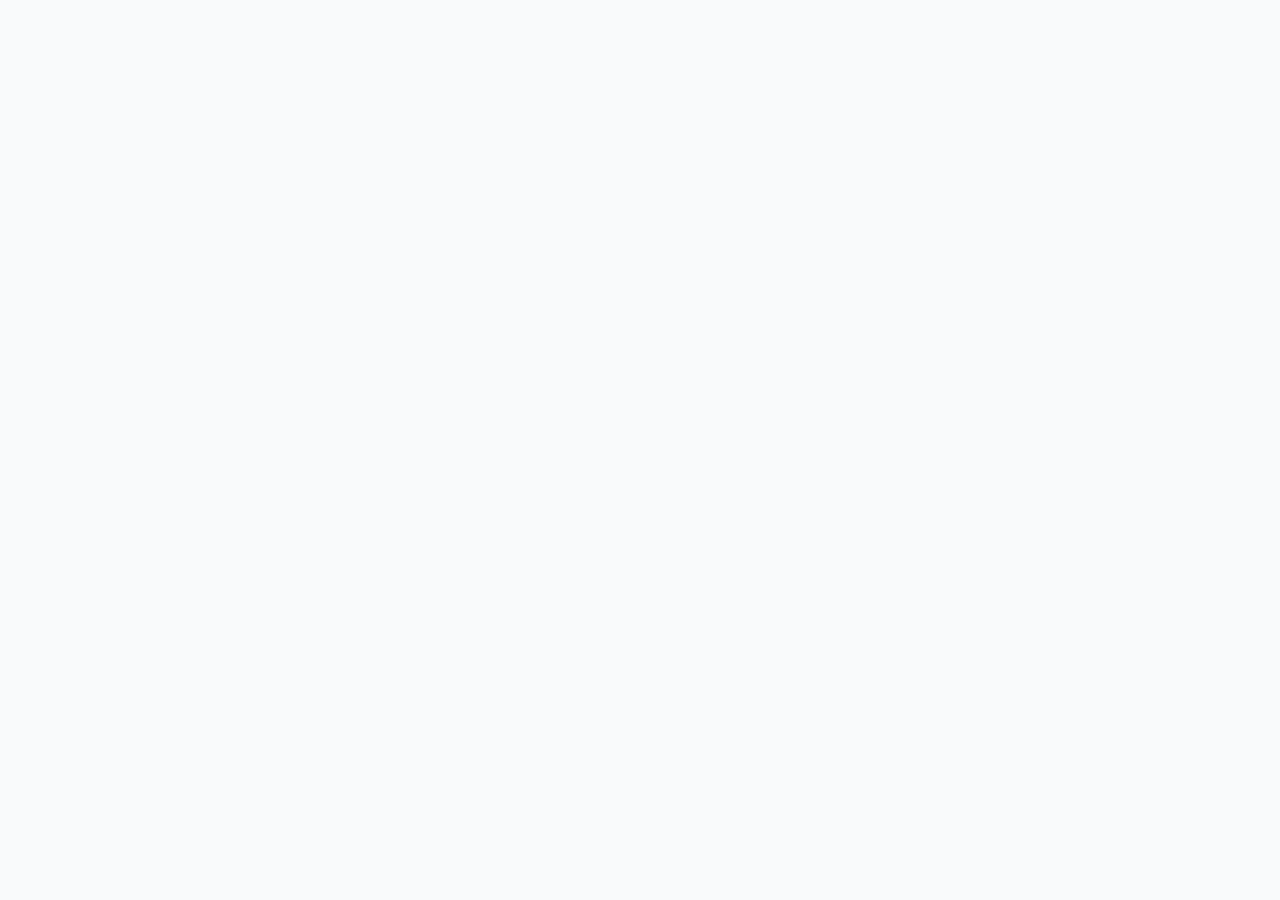
==== commit 78690327: "Fix: routing SPA GitHub Pages, basename BrowserRouter, redirect 404 - BrowserRouter ora ha basename=" ====
--- a/index.html
+++ b/index.html
@@ -1,31 +1,31 @@
-<!doctype html><html lang="it"><head><meta charset="utf-8"/><meta name="viewport" content="width=device-width,initial-scale=1,maximum-scale=5,user-scalable=yes,viewport-fit=cover"/><title>Ordine Architetti P.P.C. Caltanissetta</title><meta name="description" content="App ufficiale dell'Ordine degli Architetti, Pianificatori, Paesaggisti e Conservatori della Provincia di Caltanissetta. Connettiti con la comunità professionale, trova architetti qualificati e gestisci la tua attività."/><meta name="keywords" content="architetti, caltanissetta, ordine, professioni, CFP, formazione, albo, sicilia"/><meta name="author" content="Ordine Architetti P.P.C. Caltanissetta"/><meta name="robots" content="index, follow"/><meta name="language" content="Italian"/><link rel="icon" href="./favicon.ico"/><link rel="apple-touch-icon" sizes="180x180" href="./logo192.png"/><link rel="icon" type="image/png" sizes="32x32" href="./favicon-32x32.png"/><link rel="icon" type="image/png" sizes="16x16" href="./favicon-16x16.png"/><link rel="manifest" href="./manifest.json"/><meta name="theme-color" content="#2563eb"/><meta name="msapplication-TileColor" content="#2563eb"/><meta name="msapplication-config" content="./browserconfig.xml"/><meta name="apple-mobile-web-app-capable" content="yes"/><meta name="apple-mobile-web-app-status-bar-style" content="default"/><meta name="apple-mobile-web-app-title" content="OAPPC CL"/><meta name="apple-touch-fullscreen" content="yes"/><meta name="msapplication-starturl" content="/"/><meta name="msapplication-tooltip" content="Ordine Architetti Caltanissetta"/><meta name="msapplication-window" content="width=1024;height=768"/><meta name="msapplication-task" content="name=Cerca Architetti;action-uri=/search;icon-uri=/icons/search.ico"/><meta name="msapplication-task" content="name=Corsi CFP;action-uri=/courses;icon-uri=/icons/courses.ico"/><meta property="og:type" content="website"/><meta property="og:title" content="Ordine Architetti P.P.C. Caltanissetta"/><meta property="og:description" content="App ufficiale dell'Ordine degli Architetti della Provincia di Caltanissetta"/><meta property="og:image" content="./og-image.png"/><meta property="og:image:width" content="1200"/><meta property="og:image:height" content="630"/><meta property="og:url" content="https://architetti-caltanissetta.it"/><meta property="og:site_name" content="Ordine Architetti Caltanissetta"/><meta property="og:locale" content="it_IT"/><meta name="twitter:card" content="summary_large_image"/><meta name="twitter:title" content="Ordine Architetti P.P.C. Caltanissetta"/><meta name="twitter:description" content="App ufficiale dell'Ordine degli Architetti della Provincia di Caltanissetta"/><meta name="twitter:image" content="./og-image.png"/><meta name="twitter:creator" content="@OAPPCCaltanissetta"/><link rel="dns-prefetch" href="//fonts.googleapis.com"/><link rel="dns-prefetch" href="//fonts.gstatic.com"/><link rel="dns-prefetch" href="//cdnjs.cloudflare.com"/><link rel="preconnect" href="https://fonts.googleapis.com" crossorigin/><link rel="preconnect" href="https://fonts.gstatic.com" crossorigin/><link rel="canonical" href="https://architetti-caltanissetta.it"/><meta http-equiv="X-Content-Type-Options" content="nosniff"/><meta http-equiv="X-Frame-Options" content="DENY"/><meta http-equiv="X-XSS-Protection" content="1; mode=block"/><meta http-equiv="Referrer-Policy" content="strict-origin-when-cross-origin"/><style>.loading-screen{position:fixed;top:0;left:0;right:0;bottom:0;background:linear-gradient(135deg,#2563eb 0,#1d4ed8 100%);display:flex;flex-direction:column;align-items:center;justify-content:center;z-index:9999;font-family:-apple-system,BlinkMacSystemFont,'Segoe UI',Roboto,sans-serif}.loading-logo{width:120px;height:120px;background:#fff;padding:20px;border-radius:24px;margin-bottom:24px;box-shadow:0 10px 40px rgba(0,0,0,.2);animation:pulse 2s ease-in-out infinite}.loading-logo svg{width:100%;height:100%}.loading-text{color:#fff;font-size:24px;font-weight:700;text-align:center;margin-bottom:8px;letter-spacing:-.5px}.loading-subtitle{color:rgba(255,255,255,.8);font-size:16px;margin-bottom:32px;font-weight:400}.loading-progress{width:200px;height:4px;background:rgba(255,255,255,.2);border-radius:2px;overflow:hidden;position:relative}.loading-progress::after{content:'';position:absolute;top:0;left:-100%;width:100%;height:100%;background:#fff;border-radius:2px;animation:loading 1.5s ease-in-out infinite}@keyframes pulse{0%,100%{transform:scale(1);opacity:1}50%{transform:scale(1.05);opacity:.9}}@keyframes loading{0%{left:-100%}100%{left:100%}}#root{opacity:0;transition:opacity .3s ease-in-out}#root.loaded{opacity:1}body{margin:0;font-family:-apple-system,BlinkMacSystemFont,'Segoe UI',Roboto,Oxygen,Ubuntu,Cantarell,'Fira Sans','Droid Sans','Helvetica Neue',sans-serif;-webkit-font-smoothing:antialiased;-moz-osx-font-smoothing:grayscale;background-color:#fff;overflow-x:hidden}@supports (-webkit-touch-callout:none){.min-h-screen{min-height:-webkit-fill-available}}.safe-area-top{padding-top:env(safe-area-inset-top)}.safe-area-bottom{padding-bottom:env(safe-area-inset-bottom)}@supports (-webkit-overflow-scrolling:touch){input,select,textarea{font-size:16px!important}}@media (prefers-reduced-motion:reduce){*,::after,::before{animation-duration:0s!important;animation-iteration-count:1!important;transition-duration:0s!important}}</style><script type="application/ld+json">{
-    "@context": "https://schema.org",
-    "@type": "Organization",
-    "name": "Ordine Architetti P.P.C. Caltanissetta",
-    "description": "Ordine degli Architetti, Pianificatori, Paesaggisti e Conservatori della Provincia di Caltanissetta",
-    "url": "https://architetti-caltanissetta.it",
-    "logo": "https://architetti-caltanissetta.it/logo512.png",
-    "sameAs": [
-      "https://www.facebook.com/OrdineArchitettiCaltanissetta",
-      "https://www.linkedin.com/company/ordine-architetti-caltanissetta"
-    ],
-    "address": {
-      "@type": "PostalAddress",
-      "streetAddress": "Via E. De Nicola n.17",
-      "addressLocality": "Caltanissetta",
-      "addressRegion": "Sicilia",
-      "postalCode": "93100",
-      "addressCountry": "IT"
-    },
-    "contactPoint": {
-      "@type": "ContactPoint",
-      "telephone": "+39-0934-553040",
-      "contactType": "customer service",
-      "email": "architetti@caltanissetta.archiworld.it"
-    },
-    "foundingDate": "1923",
-    "memberOf": {
-      "@type": "Organization",
-      "name": "Consiglio Nazionale Architetti P.P.C."
-    }
-  }</script><script defer="defer" src="./static/js/main.18344069.js"></script><link href="./static/css/main.f6305460.css" rel="stylesheet"></head><body><noscript><div style="padding:20px;text-align:center;font-family:Arial,sans-serif"><h1>JavaScript Richiesto</h1><p>È necessario abilitare JavaScript per utilizzare l'app dell'Ordine Architetti Caltanissetta.</p><p>Please enable JavaScript to use the Architects Order Caltanissetta app.</p></div></noscript><div id="loading-screen" class="loading-screen"><div class="loading-logo"><svg viewBox="0 0 100 100" xmlns="http://www.w3.org/2000/svg"><defs><linearGradient id="logoGradient" x1="0%" y1="0%" x2="100%" y2="100%"><stop offset="0%" stop-color="#2563eb"/><stop offset="100%" stop-color="#1d4ed8"/></linearGradient></defs><rect x="15" y="25" width="25" height="50" fill="url(#logoGradient)" rx="2"/><polygon points="15,25 27.5,10 40,25" fill="url(#logoGradient)"/><polygon points="45,35 45,75 75,55" fill="url(#logoGradient)"/><path d="M50 40 L60 60 L55 60 L52 55 L48 55 L45 60 L40 60 Z M49 50 L51 50 L50 48 Z" fill="white" opacity="0.9"/></svg></div><div class="loading-text">ORDINE ARCHITETTI P.P.C.</div><div class="loading-subtitle">Provincia di Caltanissetta</div><div class="loading-progress"></div></div><div id="root"></div><div id="install-prompt" style="display:none"><div style="position:fixed;bottom:20px;left:20px;right:20px;background:#2563eb;color:#fff;padding:16px;border-radius:12px;box-shadow:0 4px 12px rgba(0,0,0,.3);z-index:1000"><div style="display:flex;align-items:center;justify-content:space-between"><div><strong>Installa l'App</strong><p style="margin:4px 0 0 0;font-size:14px;opacity:.9">Aggiungi l'app alla tua home screen</p></div><div><button onclick="installApp()" style="background:#fff;color:#2563eb;border:none;padding:8px 16px;border-radius:8px;font-weight:600;margin-right:8px">Installa</button> <button onclick="dismissInstall()" style="background:0 0;color:#fff;border:1px solid rgba(255,255,255,.3);padding:8px 16px;border-radius:8px">×</button></div></div></div></div><script>const perfStart=performance.now();function hideLoadingScreen(){const e=document.getElementById("loading-screen"),t=document.getElementById("root");e&&(e.style.opacity="0",e.style.transition="opacity 0.5s ease-out",setTimeout(()=>{e.remove(),t.classList.add("loaded");const n=performance.now()-perfStart;console.log(`🚀 App loaded in ${Math.round(n)}ms`)},500))}window.addEventListener("load",()=>{setTimeout(hideLoadingScreen,1e3)}),setTimeout(hideLoadingScreen,5e3);let deferredPrompt=null;function installApp(){deferredPrompt&&(deferredPrompt.prompt(),deferredPrompt.userChoice.then(e=>{"accepted"===e.outcome?console.log("✅ User accepted PWA install"):console.log("❌ User dismissed PWA install"),deferredPrompt=null,dismissInstall()}))}function dismissInstall(){const e=document.getElementById("install-prompt");e&&(e.style.display="none",localStorage.setItem("installDismissed","true"))}function showUpdateNotification(){const e=document.createElement("div");e.id="update-notification",e.innerHTML='\n        <div style="position: fixed; top: 20px; left: 20px; right: 20px; background: #10b981; color: white; padding: 16px; border-radius: 12px; box-shadow: 0 4px 12px rgba(0,0,0,0.3); z-index: 1001; display: flex; align-items: center; justify-content: space-between;">\n          <div>\n            <strong>Aggiornamento Disponibile</strong>\n            <p style="margin: 4px 0 0 0; font-size: 14px; opacity: 0.9;">Una nuova versione dell\'app è disponibile</p>\n          </div>\n          <div>\n            <button onclick="updateApp()" style="background: white; color: #10b981; border: none; padding: 8px 16px; border-radius: 8px; font-weight: 600; margin-right: 8px;">Aggiorna</button>\n            <button onclick="dismissUpdate()" style="background: transparent; color: white; border: 1px solid rgba(255,255,255,0.3); padding: 8px 16px; border-radius: 8px;">×</button>\n          </div>\n        </div>\n      ',document.body.appendChild(e)}function updateApp(){navigator.serviceWorker.controller&&(navigator.serviceWorker.controller.postMessage({type:"SKIP_WAITING"}),window.location.reload())}function dismissUpdate(){const e=document.getElementById("update-notification");e&&e.remove()}window.addEventListener("beforeinstallprompt",e=>{console.log("💾 Install prompt available"),e.preventDefault(),deferredPrompt=e,setTimeout(()=>{const e=document.getElementById("install-prompt");e&&!localStorage.getItem("installDismissed")&&(e.style.display="block")},3e3)}),window.addEventListener("appinstalled",()=>{console.log("🎉 PWA was installed successfully"),dismissInstall(),"undefined"!=typeof gtag&&gtag("event","pwa_install",{event_category:"engagement",event_label:"PWA Installation"})}),console.log("🔧 Service Worker disabilitato per debug CORS");let lastTouchEnd=0;document.addEventListener("touchend",e=>{const t=(new Date).getTime();t-lastTouchEnd<=300&&e.preventDefault(),lastTouchEnd=t},!1),document.body.addEventListener("touchstart",e=>{e.touches.length},{passive:!0}),document.body.addEventListener("touchmove",e=>{1===e.touches.length&&0===document.body.scrollTop&&e.preventDefault()},{passive:!1});let currentUrl=location.href;new MutationObserver(()=>{location.href!==currentUrl&&(currentUrl=location.href,"undefined"!=typeof gtag&&gtag("config","GA_MEASUREMENT_ID",{page_path:location.pathname}))}).observe(document,{subtree:!0,childList:!0}),window.addEventListener("error",e=>{console.error("🚨 Global error:",e.error)}),window.addEventListener("unhandledrejection",e=>{console.error("🚨 Unhandled promise rejection:",e.reason),e.preventDefault()}),console.log("📱 Ordine Architetti Caltanissetta - App inizializzata")</script></body></html>+<!doctype html><html lang="it"><head><meta charset="utf-8"/><meta name="viewport" content="width=device-width,initial-scale=1,maximum-scale=5,user-scalable=yes,viewport-fit=cover"/><title>Ordine Architetti P.P.C. Caltanissetta</title><meta name="description" content="App ufficiale dell'Ordine degli Architetti, Pianificatori, Paesaggisti e Conservatori della Provincia di Caltanissetta. Connettiti con la comunità professionale, trova architetti qualificati e gestisci la tua attività."/><meta name="keywords" content="architetti, caltanissetta, ordine, professioni, CFP, formazione, albo, sicilia"/><meta name="author" content="Ordine Architetti P.P.C. Caltanissetta"/><meta name="robots" content="index, follow"/><meta name="language" content="Italian"/><link rel="icon" href="./favicon.ico"/><link rel="apple-touch-icon" sizes="180x180" href="./logo192.png"/><link rel="icon" type="image/png" sizes="32x32" href="./favicon-32x32.png"/><link rel="icon" type="image/png" sizes="16x16" href="./favicon-16x16.png"/><link rel="manifest" href="./manifest.json"/><meta name="theme-color" content="#2563eb"/><meta name="msapplication-TileColor" content="#2563eb"/><meta name="msapplication-config" content="./browserconfig.xml"/><meta name="apple-mobile-web-app-capable" content="yes"/><meta name="apple-mobile-web-app-status-bar-style" content="default"/><meta name="apple-mobile-web-app-title" content="OAPPC CL"/><meta name="apple-touch-fullscreen" content="yes"/><meta name="msapplication-starturl" content="/"/><meta name="msapplication-tooltip" content="Ordine Architetti Caltanissetta"/><meta name="msapplication-window" content="width=1024;height=768"/><meta name="msapplication-task" content="name=Cerca Architetti;action-uri=/search;icon-uri=/icons/search.ico"/><meta name="msapplication-task" content="name=Corsi CFP;action-uri=/courses;icon-uri=/icons/courses.ico"/><meta property="og:type" content="website"/><meta property="og:title" content="Ordine Architetti P.P.C. Caltanissetta"/><meta property="og:description" content="App ufficiale dell'Ordine degli Architetti della Provincia di Caltanissetta"/><meta property="og:image" content="./og-image.png"/><meta property="og:image:width" content="1200"/><meta property="og:image:height" content="630"/><meta property="og:url" content="https://architetti-caltanissetta.it"/><meta property="og:site_name" content="Ordine Architetti Caltanissetta"/><meta property="og:locale" content="it_IT"/><meta name="twitter:card" content="summary_large_image"/><meta name="twitter:title" content="Ordine Architetti P.P.C. Caltanissetta"/><meta name="twitter:description" content="App ufficiale dell'Ordine degli Architetti della Provincia di Caltanissetta"/><meta name="twitter:image" content="./og-image.png"/><meta name="twitter:creator" content="@OAPPCCaltanissetta"/><link rel="dns-prefetch" href="//fonts.googleapis.com"/><link rel="dns-prefetch" href="//fonts.gstatic.com"/><link rel="dns-prefetch" href="//cdnjs.cloudflare.com"/><link rel="preconnect" href="https://fonts.googleapis.com" crossorigin/><link rel="preconnect" href="https://fonts.gstatic.com" crossorigin/><link rel="canonical" href="https://architetti-caltanissetta.it"/><meta http-equiv="X-Content-Type-Options" content="nosniff"/><meta http-equiv="X-Frame-Options" content="DENY"/><meta http-equiv="X-XSS-Protection" content="1; mode=block"/><meta http-equiv="Referrer-Policy" content="strict-origin-when-cross-origin"/><style>.loading-screen{position:fixed;top:0;left:0;right:0;bottom:0;background:linear-gradient(135deg,#2563eb 0,#1d4ed8 100%);display:flex;flex-direction:column;align-items:center;justify-content:center;z-index:9999;font-family:-apple-system,BlinkMacSystemFont,'Segoe UI',Roboto,sans-serif}.loading-logo{width:120px;height:120px;background:#fff;padding:20px;border-radius:24px;margin-bottom:24px;box-shadow:0 10px 40px rgba(0,0,0,.2);animation:pulse 2s ease-in-out infinite}.loading-logo svg{width:100%;height:100%}.loading-text{color:#fff;font-size:24px;font-weight:700;text-align:center;margin-bottom:8px;letter-spacing:-.5px}.loading-subtitle{color:rgba(255,255,255,.8);font-size:16px;margin-bottom:32px;font-weight:400}.loading-progress{width:200px;height:4px;background:rgba(255,255,255,.2);border-radius:2px;overflow:hidden;position:relative}.loading-progress::after{content:'';position:absolute;top:0;left:-100%;width:100%;height:100%;background:#fff;border-radius:2px;animation:loading 1.5s ease-in-out infinite}@keyframes pulse{0%,100%{transform:scale(1);opacity:1}50%{transform:scale(1.05);opacity:.9}}@keyframes loading{0%{left:-100%}100%{left:100%}}#root{opacity:0;transition:opacity .3s ease-in-out}#root.loaded{opacity:1}body{margin:0;font-family:-apple-system,BlinkMacSystemFont,'Segoe UI',Roboto,Oxygen,Ubuntu,Cantarell,'Fira Sans','Droid Sans','Helvetica Neue',sans-serif;-webkit-font-smoothing:antialiased;-moz-osx-font-smoothing:grayscale;background-color:#fff;overflow-x:hidden}@supports (-webkit-touch-callout:none){.min-h-screen{min-height:-webkit-fill-available}}.safe-area-top{padding-top:env(safe-area-inset-top)}.safe-area-bottom{padding-bottom:env(safe-area-inset-bottom)}@supports (-webkit-overflow-scrolling:touch){input,select,textarea{font-size:16px!important}}@media (prefers-reduced-motion:reduce){*,::after,::before{animation-duration:0s!important;animation-iteration-count:1!important;transition-duration:0s!important}}</style><script type="application/ld+json">{
+    "@context": "https://schema.org",
+    "@type": "Organization",
+    "name": "Ordine Architetti P.P.C. Caltanissetta",
+    "description": "Ordine degli Architetti, Pianificatori, Paesaggisti e Conservatori della Provincia di Caltanissetta",
+    "url": "https://architetti-caltanissetta.it",
+    "logo": "https://architetti-caltanissetta.it/logo512.png",
+    "sameAs": [
+      "https://www.facebook.com/OrdineArchitettiCaltanissetta",
+      "https://www.linkedin.com/company/ordine-architetti-caltanissetta"
+    ],
+    "address": {
+      "@type": "PostalAddress",
+      "streetAddress": "Via E. De Nicola n.17",
+      "addressLocality": "Caltanissetta",
+      "addressRegion": "Sicilia",
+      "postalCode": "93100",
+      "addressCountry": "IT"
+    },
+    "contactPoint": {
+      "@type": "ContactPoint",
+      "telephone": "+39-0934-553040",
+      "contactType": "customer service",
+      "email": "architetti@caltanissetta.archiworld.it"
+    },
+    "foundingDate": "1923",
+    "memberOf": {
+      "@type": "Organization",
+      "name": "Consiglio Nazionale Architetti P.P.C."
+    }
+  }</script><script defer="defer" src="./static/js/main.a60ac896.js"></script><link href="./static/css/main.82391c7f.css" rel="stylesheet"></head><body><noscript><div style="padding:20px;text-align:center;font-family:Arial,sans-serif"><h1>JavaScript Richiesto</h1><p>È necessario abilitare JavaScript per utilizzare l'app dell'Ordine Architetti Caltanissetta.</p><p>Please enable JavaScript to use the Architects Order Caltanissetta app.</p></div></noscript><div id="loading-screen" class="loading-screen"><div class="loading-logo"><svg viewBox="0 0 100 100" xmlns="http://www.w3.org/2000/svg"><defs><linearGradient id="logoGradient" x1="0%" y1="0%" x2="100%" y2="100%"><stop offset="0%" stop-color="#2563eb"/><stop offset="100%" stop-color="#1d4ed8"/></linearGradient></defs><rect x="15" y="25" width="25" height="50" fill="url(#logoGradient)" rx="2"/><polygon points="15,25 27.5,10 40,25" fill="url(#logoGradient)"/><polygon points="45,35 45,75 75,55" fill="url(#logoGradient)"/><path d="M50 40 L60 60 L55 60 L52 55 L48 55 L45 60 L40 60 Z M49 50 L51 50 L50 48 Z" fill="white" opacity="0.9"/></svg></div><div class="loading-text">ORDINE ARCHITETTI P.P.C.</div><div class="loading-subtitle">Provincia di Caltanissetta</div><div class="loading-progress"></div></div><div id="root"></div><div id="install-prompt" style="display:none"><div style="position:fixed;bottom:20px;left:20px;right:20px;background:#2563eb;color:#fff;padding:16px;border-radius:12px;box-shadow:0 4px 12px rgba(0,0,0,.3);z-index:1000"><div style="display:flex;align-items:center;justify-content:space-between"><div><strong>Installa l'App</strong><p style="margin:4px 0 0 0;font-size:14px;opacity:.9">Aggiungi l'app alla tua home screen</p></div><div><button onclick="installApp()" style="background:#fff;color:#2563eb;border:none;padding:8px 16px;border-radius:8px;font-weight:600;margin-right:8px">Installa</button> <button onclick="dismissInstall()" style="background:0 0;color:#fff;border:1px solid rgba(255,255,255,.3);padding:8px 16px;border-radius:8px">×</button></div></div></div></div><script>!function(){var e=sessionStorage.redirect;delete sessionStorage.redirect,e&&e!==location.href&&history.replaceState(null,null,e)}()</script><script>const perfStart=performance.now();function hideLoadingScreen(){const e=document.getElementById("loading-screen"),t=document.getElementById("root");e&&(e.style.opacity="0",e.style.transition="opacity 0.5s ease-out",setTimeout(()=>{e.remove(),t.classList.add("loaded");const n=performance.now()-perfStart;console.log(`🚀 App loaded in ${Math.round(n)}ms`)},500))}window.addEventListener("load",()=>{setTimeout(hideLoadingScreen,1e3)}),setTimeout(hideLoadingScreen,5e3);let deferredPrompt=null;function installApp(){deferredPrompt&&(deferredPrompt.prompt(),deferredPrompt.userChoice.then(e=>{"accepted"===e.outcome?console.log("✅ User accepted PWA install"):console.log("❌ User dismissed PWA install"),deferredPrompt=null,dismissInstall()}))}function dismissInstall(){const e=document.getElementById("install-prompt");e&&(e.style.display="none",localStorage.setItem("installDismissed","true"))}function showUpdateNotification(){const e=document.createElement("div");e.id="update-notification",e.innerHTML='\n        <div style="position: fixed; top: 20px; left: 20px; right: 20px; background: #10b981; color: white; padding: 16px; border-radius: 12px; box-shadow: 0 4px 12px rgba(0,0,0,0.3); z-index: 1001; display: flex; align-items: center; justify-content: space-between;">\n          <div>\n            <strong>Aggiornamento Disponibile</strong>\n            <p style="margin: 4px 0 0 0; font-size: 14px; opacity: 0.9;">Una nuova versione dell\'app è disponibile</p>\n          </div>\n          <div>\n            <button onclick="updateApp()" style="background: white; color: #10b981; border: none; padding: 8px 16px; border-radius: 8px; font-weight: 600; margin-right: 8px;">Aggiorna</button>\n            <button onclick="dismissUpdate()" style="background: transparent; color: white; border: 1px solid rgba(255,255,255,0.3); padding: 8px 16px; border-radius: 8px;">×</button>\n          </div>\n        </div>\n      ',document.body.appendChild(e)}function updateApp(){navigator.serviceWorker.controller&&(navigator.serviceWorker.controller.postMessage({type:"SKIP_WAITING"}),window.location.reload())}function dismissUpdate(){const e=document.getElementById("update-notification");e&&e.remove()}window.addEventListener("beforeinstallprompt",e=>{console.log("💾 Install prompt available"),e.preventDefault(),deferredPrompt=e,setTimeout(()=>{const e=document.getElementById("install-prompt");e&&!localStorage.getItem("installDismissed")&&(e.style.display="block")},3e3)}),window.addEventListener("appinstalled",()=>{console.log("🎉 PWA was installed successfully"),dismissInstall(),"undefined"!=typeof gtag&&gtag("event","pwa_install",{event_category:"engagement",event_label:"PWA Installation"})}),console.log("🔧 Service Worker disabilitato per debug CORS");let lastTouchEnd=0;document.addEventListener("touchend",e=>{const t=(new Date).getTime();t-lastTouchEnd<=300&&e.preventDefault(),lastTouchEnd=t},!1),document.body.addEventListener("touchstart",e=>{e.touches.length},{passive:!0}),document.body.addEventListener("touchmove",e=>{1===e.touches.length&&0===document.body.scrollTop&&e.preventDefault()},{passive:!1});let currentUrl=location.href;new MutationObserver(()=>{location.href!==currentUrl&&(currentUrl=location.href,"undefined"!=typeof gtag&&gtag("config","GA_MEASUREMENT_ID",{page_path:location.pathname}))}).observe(document,{subtree:!0,childList:!0}),window.addEventListener("error",e=>{console.error("🚨 Global error:",e.error)}),window.addEventListener("unhandledrejection",e=>{console.error("🚨 Unhandled promise rejection:",e.reason),e.preventDefault()}),console.log("📱 Ordine Architetti Caltanissetta - App inizializzata")</script></body></html>
--- a/static/css/main.82391c7f.css
+++ b/static/css/main.82391c7f.css
@@ -0,0 +1 @@
+body{margin:0}code{font-family:source-code-pro,Menlo,Monaco,Consolas,Courier New,monospace}@supports (-webkit-touch-callout:none){.min-h-screen{min-height:-webkit-fill-available}}.action-card,.menu-item,.nav-item,button{-webkit-user-select:none;user-select:none}@supports (-webkit-overflow-scrolling:touch){input,select,textarea{font-size:16px!important}}.safe-top{padding-top:env(safe-area-inset-top)}.safe-bottom{padding-bottom:env(safe-area-inset-bottom)}:root{--primary-color:#2563eb;--primary-dark:#1d4ed8;--primary-light:#60a5fa;--secondary-color:#10b981;--secondary-dark:#059669;--danger-color:#ef4444;--warning-color:#f59e0b;--success-color:#10b981;--info-color:#3b82f6;--gray-50:#f9fafb;--gray-100:#f3f4f6;--gray-200:#e5e7eb;--gray-300:#d1d5db;--gray-400:#9ca3af;--gray-500:#6b7280;--gray-600:#4b5563;--gray-700:#374151;--gray-800:#1f2937;--gray-900:#111827;--spacing-xs:4px;--spacing-sm:8px;--spacing-md:16px;--spacing-lg:24px;--spacing-xl:32px;--spacing-2xl:48px;--radius-sm:4px;--radius-md:8px;--radius-lg:12px;--radius-xl:16px;--radius-2xl:24px;--radius-full:9999px;--shadow-sm:0 1px 2px 0 #0000000d;--shadow-md:0 4px 6px -1px #0000001a;--shadow-lg:0 10px 15px -3px #0000001a;--shadow-xl:0 20px 25px -5px #0000001a;--shadow-2xl:0 25px 50px -12px #00000040;--transition-fast:150ms ease;--transition-base:200ms ease;--transition-slow:300ms ease;--z-dropdown:100;--z-modal:200;--z-notification:300;--z-tooltip:400;--z-splash:500}*{box-sizing:border-box;margin:0;padding:0}#root,body,html{height:100%;overflow-x:hidden;width:100%}body{-webkit-font-smoothing:antialiased;-moz-osx-font-smoothing:grayscale;background-color:#f9fafb;background-color:var(--gray-50);color:#111827;color:var(--gray-900);font-family:-apple-system,BlinkMacSystemFont,Segoe UI,Roboto,Oxygen,Ubuntu,Cantarell,Fira Sans,Droid Sans,Helvetica Neue,sans-serif;line-height:1.5}.app{display:flex;flex-direction:column;height:100vh;position:relative}.app-main{background:#f9fafb;background:var(--gray-50);flex:1 1;overflow-y:auto;padding-bottom:80px}.logo-icon{align-items:center;display:flex;justify-content:center}.logo-icon svg{height:100%;width:100%}.logo-small{height:40px;width:40px}.logo-medium{height:60px;width:60px}.logo-large{height:80px;width:80px}.loading-container{align-items:center;display:flex;flex-direction:column;justify-content:center;min-height:200px;padding:48px;padding:var(--spacing-2xl)}.loading-spinner{animation:spin .8s linear infinite;border:3px solid #e5e7eb;border-top-color:#2563eb;border:3px solid var(--gray-200);border-radius:50%;border-top-color:var(--primary-color);height:40px;width:40px}@keyframes spin{to{transform:rotate(1turn)}}.toast{align-items:center;animation:slideIn .3s ease;background:#fff;border-radius:12px;border-radius:var(--radius-lg);box-shadow:0 20px 25px -5px #0000001a;box-shadow:var(--shadow-xl);display:flex;gap:12px;max-width:350px;padding:12px 20px;position:fixed;right:20px;top:20px;z-index:300;z-index:var(--z-notification)}.toast-close{background:none;border:none;color:#6b7280;color:var(--gray-500);cursor:pointer;font-size:24px;margin-left:auto;padding:0}.toast-success{border-left:4px solid #10b981;border-left:4px solid var(--success-color)}.toast-error{border-left:4px solid #ef4444;border-left:4px solid var(--danger-color)}.toast-warning{border-left:4px solid #f59e0b;border-left:4px solid var(--warning-color)}.toast-info{border-left:4px solid #3b82f6;border-left:4px solid var(--info-color)}@keyframes slideIn{0%{opacity:0;transform:translateX(100%)}to{opacity:1;transform:translateX(0)}}.splash-screen{align-items:center;animation:fadeIn .3s ease;background:linear-gradient(135deg,#2563eb,#1d4ed8);background:linear-gradient(135deg,var(--primary-color),var(--primary-dark));bottom:0;display:flex;justify-content:center;left:0;position:fixed;right:0;top:0;z-index:500;z-index:var(--z-splash)}.splash-content{color:#fff;text-align:center}.splash-title{font-size:28px;font-weight:700;letter-spacing:-.5px;margin-top:20px}.splash-subtitle{font-size:16px;margin-top:8px;opacity:.9}.splash-loading{margin-top:40px}.splash-loading .loading-spinner{border-color:#fff #ffffff4d #ffffff4d}@keyframes fadeIn{0%{opacity:0}to{opacity:1}}.onboarding-screen{align-items:center;background:linear-gradient(135deg,#2563eb,#1d4ed8);background:linear-gradient(135deg,var(--primary-color),var(--primary-dark));bottom:0;color:#fff;display:flex;flex-direction:column;justify-content:center;left:0;padding:32px;padding:var(--spacing-xl);position:fixed;right:0;top:0;z-index:500;z-index:var(--z-splash)}.skip-button{background:#fff3;border:1px solid #ffffff4d;border-radius:9999px;border-radius:var(--radius-full);color:#fff;cursor:pointer;padding:8px 20px;position:absolute;right:20px;top:40px;transition:.2s ease;transition:var(--transition-base)}.skip-button:hover{background:#ffffff4d}.onboarding-content{max-width:400px;text-align:center}.onboarding-slide{animation:slideUp .5s ease}.slide-icon{font-size:80px;margin-bottom:24px}.slide-indicators{display:flex;gap:8px;justify-content:center;margin:32px 0}.indicator{background:#ffffff4d;border-radius:50%;cursor:pointer;height:8px;transition:.2s ease;transition:var(--transition-base);width:8px}.indicator.active{background:#fff;transform:scale(1.2)}.next-button{background:#fff;border:none;border-radius:9999px;border-radius:var(--radius-full);color:#2563eb;color:var(--primary-color);cursor:pointer;font-size:16px;font-weight:600;padding:12px 40px;transition:.2s ease;transition:var(--transition-base)}.next-button:hover{box-shadow:0 10px 15px -3px #0000001a;box-shadow:var(--shadow-lg);transform:translateY(-2px)}.auth-screen{align-items:center;background:linear-gradient(135deg,#2563eb,#1d4ed8);background:linear-gradient(135deg,var(--primary-color),var(--primary-dark));display:flex;justify-content:center;min-height:100vh;padding:24px;padding:var(--spacing-lg)}.auth-container{background:#fff;border-radius:24px;border-radius:var(--radius-2xl);box-shadow:0 25px 50px -12px #00000040;box-shadow:var(--shadow-2xl);max-width:450px;padding:32px;padding:var(--spacing-xl);width:100%}.auth-header{margin-bottom:32px;margin-bottom:var(--spacing-xl);text-align:center}.auth-header h1{color:#111827;color:var(--gray-900);font-size:24px;font-weight:700;margin-top:16px;margin-top:var(--spacing-md)}.auth-header p{color:#4b5563;color:var(--gray-600);margin-top:4px;margin-top:var(--spacing-xs)}.language-selector{display:flex;gap:8px;gap:var(--spacing-sm);justify-content:center;margin-top:16px;margin-top:var(--spacing-md)}.lang-button{background:#f3f4f6;background:var(--gray-100);border:1px solid #d1d5db;border:1px solid var(--gray-300);border-radius:8px;border-radius:var(--radius-md);cursor:pointer;font-size:14px;padding:6px 16px;transition:.2s ease;transition:var(--transition-base)}.lang-button.active,.lang-button:hover{background:#2563eb;background:var(--primary-color);border-color:#2563eb;border-color:var(--primary-color);color:#fff}.auth-tabs{border-bottom:1px solid #e5e7eb;border-bottom:1px solid var(--gray-200);display:flex;gap:8px;gap:var(--spacing-sm);margin-bottom:24px;margin-bottom:var(--spacing-lg)}.auth-tab{background:none;border:none;color:#6b7280;color:var(--gray-500);cursor:pointer;flex:1 1;font-size:16px;font-weight:500;padding:12px;position:relative;transition:.2s ease;transition:var(--transition-base)}.auth-tab.active{color:#2563eb;color:var(--primary-color)}.auth-tab.active:after{background:#2563eb;background:var(--primary-color);bottom:-1px;content:"";height:2px;left:0;position:absolute;right:0}.auth-form{display:flex;flex-direction:column}.auth-form,.form-row{gap:16px;gap:var(--spacing-md)}.form-row{grid-gap:16px;grid-gap:var(--spacing-md)}.form-group{display:flex;flex-direction:column;gap:4px;gap:var(--spacing-xs)}.form-group label{color:#374151;color:var(--gray-700);font-weight:500}.form-group input,.form-group select,.form-group textarea{background:#fff;border:1px solid #d1d5db;border:1px solid var(--gray-300);border-radius:8px;border-radius:var(--radius-md);font-size:16px;padding:10px 12px;transition:.2s ease;transition:var(--transition-base)}.form-group input:focus,.form-group select:focus,.form-group textarea:focus{border-color:#2563eb;border-color:var(--primary-color);box-shadow:0 0 0 3px #2563eb1a}.form-group input.error,.form-group select.error{border-color:#ef4444;border-color:var(--danger-color)}.error-message{color:#ef4444;color:var(--danger-color);font-size:12px;margin-top:2px}.form-help{color:#6b7280;color:var(--gray-500);font-size:12px;margin-top:4px}.password-group{position:relative}.password-toggle{background:none;border:none;color:#6b7280;color:var(--gray-500);cursor:pointer;font-size:20px;padding:0;position:absolute;right:12px;top:50%;transform:translateY(-50%)}.form-checkbox{align-items:flex-start;display:flex;gap:8px;gap:var(--spacing-sm)}.form-checkbox input[type=checkbox]{cursor:pointer;margin-top:4px}.form-checkbox label{color:#374151;color:var(--gray-700);cursor:pointer;font-size:14px}.form-checkbox a{color:#2563eb;color:var(--primary-color);text-decoration:none}.form-checkbox a:hover{text-decoration:underline}.submit-button{align-items:center;background:#2563eb;background:var(--primary-color);border:none;border-radius:8px;border-radius:var(--radius-md);color:#fff;cursor:pointer;display:flex;font-size:16px;font-weight:600;justify-content:center;min-height:48px;padding:12px;transition:.2s ease;transition:var(--transition-base)}.submit-button:hover:not(:disabled){background:#1d4ed8;background:var(--primary-dark);box-shadow:0 10px 15px -3px #0000001a;box-shadow:var(--shadow-lg);transform:translateY(-1px)}.submit-button:disabled{cursor:not-allowed;opacity:.6}.divider{color:#9ca3af;color:var(--gray-400);margin:24px 0;margin:var(--spacing-lg) 0;position:relative;text-align:center}.divider:after,.divider:before{background:#e5e7eb;background:var(--gray-200);content:"";height:1px;position:absolute;top:50%;width:45%}.divider:before{left:0}.divider:after{right:0}.guest-button{background:#f3f4f6;background:var(--gray-100);border:1px solid #d1d5db;border:1px solid var(--gray-300);border-radius:8px;border-radius:var(--radius-md);color:#374151;color:var(--gray-700);cursor:pointer;font-size:16px;font-weight:500;padding:12px;transition:.2s ease;transition:var(--transition-base)}.guest-button:hover{background:#e5e7eb;background:var(--gray-200);border-color:#9ca3af;border-color:var(--gray-400)}.forgot-link{color:#2563eb;color:var(--primary-color);display:block;font-size:14px;margin-top:16px;margin-top:var(--spacing-md);text-align:center;text-decoration:none}.forgot-link:hover{text-decoration:underline}.auth-switch{color:#4b5563;color:var(--gray-600);font-size:14px;margin-top:24px;margin-top:var(--spacing-lg);text-align:center}.link-button{background:none;border:none;color:#2563eb;color:var(--primary-color);cursor:pointer;font-weight:500;text-decoration:none}.link-button:hover{text-decoration:underline}.test-accounts{background:#f9fafb;background:var(--gray-50);border-radius:8px;border-radius:var(--radius-md);font-size:12px;margin-top:32px;margin-top:var(--spacing-xl);padding:16px;padding:var(--spacing-md)}.test-accounts h4{color:#374151;color:var(--gray-700);margin-bottom:8px;margin-bottom:var(--spacing-sm)}.test-account-list{display:flex;flex-direction:column;gap:8px;gap:var(--spacing-sm)}.test-account{background:#fff;border:1px solid #e5e7eb;border:1px solid var(--gray-200);border-radius:4px;border-radius:var(--radius-sm);padding:8px;padding:var(--spacing-sm)}.test-account p{color:#4b5563;color:var(--gray-600);font-family:monospace;font-size:11px;margin-top:4px}.token-info{background:#2563eb;background:var(--primary-color);color:#fff}.token-info p{color:#ffffffe6}.app-header{background:#fff;box-shadow:0 4px 6px -1px #0000001a;box-shadow:var(--shadow-md);justify-content:space-between;padding:16px 24px;padding:var(--spacing-md) var(--spacing-lg);position:-webkit-sticky;position:sticky;top:0;z-index:100;z-index:var(--z-dropdown)}.app-header,.header-left{align-items:center;display:flex}.header-left{gap:16px;gap:var(--spacing-md)}.header-title h1{color:#111827;color:var(--gray-900);font-size:20px;font-weight:700;line-height:1.2}.header-title p{color:#6b7280;color:var(--gray-500);font-size:12px}.header-right{align-items:center;display:flex;gap:16px;gap:var(--spacing-md)}.notification-button,.user-menu-button{background:none;border:none;border-radius:8px;border-radius:var(--radius-md);cursor:pointer;font-size:24px;padding:8px;padding:var(--spacing-sm);position:relative;transition:.2s ease;transition:var(--transition-base)}.notification-button:hover,.user-menu-button:hover{background:#f3f4f6;background:var(--gray-100)}.notification-badge{background:#ef4444;background:var(--danger-color);border-radius:9999px;border-radius:var(--radius-full);color:#fff;font-size:10px;font-weight:700;min-width:18px;padding:2px 6px;position:absolute;right:4px;text-align:center;top:4px}.user-avatar-small{align-items:center;background:linear-gradient(135deg,#2563eb,#1d4ed8);background:linear-gradient(135deg,var(--primary-color),var(--primary-dark));border-radius:50%;color:#fff;display:flex;font-size:14px;font-weight:600;height:32px;justify-content:center;width:32px}.notifications-panel,.user-menu-dropdown{animation:dropDown .2s ease;background:#fff;border-radius:12px;border-radius:var(--radius-lg);box-shadow:0 20px 25px -5px #0000001a;box-shadow:var(--shadow-xl);max-height:400px;overflow:hidden;position:fixed;right:24px;right:var(--spacing-lg);top:calc(100% + 8px);width:320px;z-index:100;z-index:var(--z-dropdown)}@keyframes dropDown{0%{opacity:0;transform:translateY(-10px)}to{opacity:1;transform:translateY(0)}}.notifications-header{align-items:center;border-bottom:1px solid #e5e7eb;border-bottom:1px solid var(--gray-200);display:flex;justify-content:space-between;padding:16px;padding:var(--spacing-md)}.notifications-header h3{color:#111827;color:var(--gray-900);font-size:16px;font-weight:600}.notification-actions{display:flex;gap:8px;gap:var(--spacing-sm)}.clear-all{background:none;border:none;color:#2563eb;color:var(--primary-color);cursor:pointer;font-size:12px}.notifications-list{max-height:320px;overflow-y:auto}.notification-item{border-bottom:1px solid #f3f4f6;border-bottom:1px solid var(--gray-100);cursor:pointer;display:flex;gap:16px;gap:var(--spacing-md);padding:16px;padding:var(--spacing-md);transition:.2s ease;transition:var(--transition-base)}.notification-item:hover{background:#f9fafb;background:var(--gray-50)}.notification-item.unread{background:#2563eb0d;border-left:3px solid #2563eb;border-left:3px solid var(--primary-color)}.notification-icon{align-items:center;background:#f3f4f6;background:var(--gray-100);border-radius:50%;display:flex;flex-shrink:0;font-size:24px;height:40px;justify-content:center;width:40px}.notification-content h4{color:#111827;color:var(--gray-900);font-size:14px;font-weight:600;margin-bottom:4px}.notification-content p{color:#4b5563;color:var(--gray-600);font-size:13px;margin-bottom:4px}.notification-time{color:#9ca3af;color:var(--gray-400);font-size:11px}.no-notifications{color:#6b7280;color:var(--gray-500);padding:32px;padding:var(--spacing-xl);text-align:center}.user-menu-dropdown{width:280px}.user-menu-header{align-items:center;background:#f9fafb;background:var(--gray-50);display:flex;gap:16px;gap:var(--spacing-md);padding:24px;padding:var(--spacing-lg)}.user-avatar-large{align-items:center;background:linear-gradient(135deg,#2563eb,#1d4ed8);background:linear-gradient(135deg,var(--primary-color),var(--primary-dark));border-radius:50%;color:#fff;display:flex;font-size:18px;font-weight:600;height:48px;justify-content:center;width:48px}.user-info h4{color:#111827;color:var(--gray-900);font-size:16px;font-weight:600}.user-info p{color:#4b5563;color:var(--gray-600);font-size:13px}.user-menu-items{padding:8px;padding:var(--spacing-sm)}.user-menu-items button{align-items:center;background:none;border:none;border-radius:8px;border-radius:var(--radius-md);color:#374151;color:var(--gray-700);cursor:pointer;display:flex;font-size:14px;gap:16px;gap:var(--spacing-md);padding:16px;padding:var(--spacing-md);text-align:left;transition:.2s ease;transition:var(--transition-base);width:100%}.user-menu-items button:hover{background:#f3f4f6;background:var(--gray-100)}.user-menu-items button span{font-size:20px}.menu-divider{background:#e5e7eb;background:var(--gray-200);height:1px;margin:8px 0;margin:var(--spacing-sm) 0}.logout-button{color:#ef4444!important;color:var(--danger-color)!important}.bottom-nav{background:#fff;border-top:1px solid #e5e7eb;border-top:1px solid var(--gray-200);bottom:0;display:flex;justify-content:space-around;left:0;padding:8px 0;padding:var(--spacing-sm) 0;position:fixed;right:0;z-index:100;z-index:var(--z-dropdown)}.nav-item{align-items:center;background:none;border:none;color:#6b7280;color:var(--gray-500);cursor:pointer;display:flex;flex:1 1;flex-direction:column;gap:4px;padding:8px 16px;padding:var(--spacing-sm) var(--spacing-md);transition:.2s ease;transition:var(--transition-base)}.nav-item.active{color:#2563eb;color:var(--primary-color)}.nav-icon{font-size:24px}.nav-label{font-size:11px;font-weight:500}.home-page{margin:0 auto;max-width:1200px;padding:24px;padding:var(--spacing-lg)}.welcome-section{background:#fff;border-radius:16px;border-radius:var(--radius-xl);box-shadow:0 4px 6px -1px #0000001a;box-shadow:var(--shadow-md);margin-bottom:24px;margin-bottom:var(--spacing-lg);padding:32px;padding:var(--spacing-xl)}.welcome-section h2{color:#111827;color:var(--gray-900);font-size:24px;font-weight:700;margin-bottom:8px;margin-bottom:var(--spacing-sm)}.user-status{align-items:center;color:#4b5563;color:var(--gray-600);display:flex;font-size:14px;gap:8px;gap:var(--spacing-sm)}.user-status button{background:none;border:none;color:#2563eb;color:var(--primary-color);cursor:pointer;font-weight:500;text-decoration:underline}.stats-grid{grid-gap:16px;grid-gap:var(--spacing-md);gap:16px;gap:var(--spacing-md);grid-template-columns:repeat(auto-fit,minmax(150px,1fr));margin-bottom:32px;margin-bottom:var(--spacing-xl)}.stat-card{border:2px solid #0000;border-radius:var(--radius-lg);box-shadow:0 4px 6px -1px #0000001a;box-shadow:var(--shadow-md);padding:24px;padding:var(--spacing-lg);text-align:center;transition:.2s ease;transition:var(--transition-base)}.stat-card:hover{border-color:#2563eb;border-color:var(--primary-color);box-shadow:0 10px 15px -3px #0000001a;box-shadow:var(--shadow-lg);transform:translateY(-2px)}.stat-icon{font-size:32px;margin-bottom:8px;margin-bottom:var(--spacing-sm)}.stat-value{color:#2563eb;color:var(--primary-color);display:block;font-size:28px}.stat-label{color:#6b7280;color:var(--gray-500);display:block;margin-top:4px;margin-top:var(--spacing-xs)}.quick-actions{margin-bottom:32px;margin-bottom:var(--spacing-xl)}.contact-section h3,.news-section h3,.quick-actions h3{color:#111827;color:var(--gray-900);font-size:18px;font-weight:600;margin-bottom:16px;margin-bottom:var(--spacing-md)}.action-cards{grid-gap:16px;grid-gap:var(--spacing-md);display:grid;gap:16px;gap:var(--spacing-md);grid-template-columns:repeat(auto-fit,minmax(140px,1fr))}.action-card{align-items:center;background:#fff;border:2px solid #e5e7eb;border:2px solid var(--gray-200);border-radius:12px;border-radius:var(--radius-lg);color:#374151;color:var(--gray-700);cursor:pointer;display:flex;flex-direction:column;gap:8px;gap:var(--spacing-sm);padding:24px;padding:var(--spacing-lg);position:relative;text-decoration:none;transition:.2s ease;transition:var(--transition-base)}.action-card:hover{background:#f9fafb;background:var(--gray-50);border-color:#2563eb;border-color:var(--primary-color);box-shadow:0 10px 15px -3px #0000001a;box-shadow:var(--shadow-lg);transform:translateY(-2px)}.action-icon{font-size:32px}.action-arrow{color:#9ca3af;color:var(--gray-400);position:absolute;right:16px;right:var(--spacing-md);top:16px;top:var(--spacing-md);transition:.2s ease;transition:var(--transition-base)}.action-card:hover .action-arrow{color:#2563eb;color:var(--primary-color);transform:translateX(2px)}.section-header{justify-content:space-between;margin-bottom:16px;margin-bottom:var(--spacing-md)}.see-all-button{background:none;border:none;color:#2563eb;color:var(--primary-color);cursor:pointer;font-size:14px;font-weight:500;transition:.2s ease;transition:var(--transition-base)}.see-all-button:hover{transform:translateX(2px)}.news-card{border-left:4px solid #2563eb;border-left:4px solid var(--primary-color);border-radius:var(--radius-lg);box-shadow:0 4px 6px -1px #0000001a;box-shadow:var(--shadow-md);margin-bottom:16px;margin-bottom:var(--spacing-md);padding:24px;padding:var(--spacing-lg);transition:.2s ease;transition:var(--transition-base)}.news-card:hover{box-shadow:0 10px 15px -3px #0000001a;box-shadow:var(--shadow-lg);transform:translateX(4px)}.news-header{align-items:center;gap:8px;gap:var(--spacing-sm);margin-bottom:8px;margin-bottom:var(--spacing-sm)}.news-category{background:#f3f4f6;background:var(--gray-100);border-radius:9999px;border-radius:var(--radius-full);font-size:11px;letter-spacing:.5px;padding:4px 12px;text-transform:uppercase}.news-category.normative{background:#3b82f6;background:var(--info-color);color:#fff}.news-category.eventi{background:#10b981;background:var(--success-color);color:#fff}.news-category.concorsi{background:#f59e0b;background:var(--warning-color);color:#fff}.important-badge{animation:pulse 2s infinite;font-size:16px}@keyframes pulse{0%,to{opacity:1}50%{opacity:.6}}.news-card h4{color:#111827;color:var(--gray-900);font-size:16px;font-weight:600;margin-bottom:8px;margin-bottom:var(--spacing-sm)}.news-card p{color:#4b5563;color:var(--gray-600);font-size:14px;line-height:1.6;margin-bottom:16px;margin-bottom:var(--spacing-md)}.news-footer{color:#6b7280;color:var(--gray-500);display:flex;font-size:12px;gap:24px;gap:var(--spacing-lg)}.contact-section{background:#fff;border-radius:16px;border-radius:var(--radius-xl);box-shadow:0 4px 6px -1px #0000001a;box-shadow:var(--shadow-md)}.contact-info{flex-direction:column}.contact-info,.contact-item{display:flex;gap:16px;gap:var(--spacing-md)}.contact-item{align-items:center;background:#f9fafb;background:var(--gray-50);border-radius:8px;border-radius:var(--radius-md);padding:16px;padding:var(--spacing-md);transition:.2s ease;transition:var(--transition-base)}.contact-item:hover{background:#f3f4f6;background:var(--gray-100);transform:translateX(4px)}.contact-icon{color:#2563eb;color:var(--primary-color);font-size:20px;text-align:center;width:32px}.contact-item a{color:#374151;color:var(--gray-700);text-decoration:none;transition:.2s ease;transition:var(--transition-base)}.contact-item a:hover{color:#2563eb;color:var(--primary-color);text-decoration:underline}.search-page{margin:0 auto;max-width:1200px}.search-form,.search-page{padding:24px;padding:var(--spacing-lg)}.search-form{background:#fff;border-radius:16px;border-radius:var(--radius-xl);box-shadow:0 4px 6px -1px #0000001a;box-shadow:var(--shadow-md);margin-bottom:24px;margin-bottom:var(--spacing-lg)}.search-bar{align-items:center;display:flex;margin-bottom:16px;margin-bottom:var(--spacing-md);position:relative}.search-icon{color:#9ca3af;color:var(--gray-400);font-size:20px;left:16px;left:var(--spacing-md);position:absolute}.search-input{border:2px solid #d1d5db;border:2px solid var(--gray-300);border-radius:9999px;border-radius:var(--radius-full);font-size:16px;padding:12px 48px;transition:.2s ease;transition:var(--transition-base)}.search-input:focus{border-color:#2563eb;border-color:var(--primary-color);box-shadow:0 0 0 4px #2563eb1a}.clear-search{align-items:center;background:#e5e7eb;background:var(--gray-200);border:none;border-radius:50%;color:#4b5563;color:var(--gray-600);cursor:pointer;display:flex;font-size:18px;height:24px;justify-content:center;position:absolute;right:16px;right:var(--spacing-md);transition:.2s ease;transition:var(--transition-base);width:24px}.clear-search:hover{background:#d1d5db;background:var(--gray-300)}.search-filters{align-items:center;display:flex;flex-wrap:wrap;gap:16px;gap:var(--spacing-md)}.filter-select{border:1px solid #d1d5db;border:1px solid var(--gray-300);border-radius:8px;border-radius:var(--radius-md);padding:10px 16px;transition:.2s ease;transition:var(--transition-base)}.filter-select:focus{border-color:#2563eb;border-color:var(--primary-color);box-shadow:0 0 0 3px #2563eb1a}.filter-checkbox{align-items:center;background:#f9fafb;background:var(--gray-50);border:1px solid #d1d5db;border:1px solid var(--gray-300);border-radius:8px;border-radius:var(--radius-md);cursor:pointer;display:flex;font-size:14px;gap:8px;gap:var(--spacing-sm);padding:10px 16px;transition:.2s ease;transition:var(--transition-base)}.filter-checkbox:hover{background:#f3f4f6;background:var(--gray-100);border-color:#9ca3af;border-color:var(--gray-400)}.filter-checkbox input[type=checkbox]{cursor:pointer}.clear-filters{background:#f3f4f6;background:var(--gray-100);border:1px solid #d1d5db;border:1px solid var(--gray-300);border-radius:8px;border-radius:var(--radius-md);cursor:pointer;font-size:14px;font-weight:500;padding:10px 20px;transition:.2s ease;transition:var(--transition-base)}.clear-filters:hover{background:#e5e7eb;background:var(--gray-200);border-color:#9ca3af;border-color:var(--gray-400)}.search-actions{align-items:center;border-top:1px solid #e5e7eb;border-top:1px solid var(--gray-200);display:flex;justify-content:space-between;margin-top:16px;margin-top:var(--spacing-md);padding-top:16px;padding-top:var(--spacing-md)}.results-count{color:#4b5563;color:var(--gray-600);font-size:14px}.view-mode-toggle{background:#f3f4f6;background:var(--gray-100);border-radius:8px;border-radius:var(--radius-md);display:flex;gap:4px;gap:var(--spacing-xs);padding:2px}.view-mode-toggle button{background:none;border:none;border-radius:4px;border-radius:var(--radius-sm);color:#4b5563;color:var(--gray-600);cursor:pointer;font-size:14px;padding:6px 12px;transition:.2s ease;transition:var(--transition-base)}.view-mode-toggle button.active{background:#fff;box-shadow:0 1px 2px 0 #0000000d;box-shadow:var(--shadow-sm);color:#2563eb;color:var(--primary-color)}.architects-grid,.architects-list{grid-gap:16px;grid-gap:var(--spacing-md);display:grid;gap:16px;gap:var(--spacing-md)}.architects-grid{grid-template-columns:repeat(auto-fill,minmax(300px,1fr))}.architects-list{grid-template-columns:1fr}.architect-card{background:#fff;border:2px solid #0000;border-radius:12px;border-radius:var(--radius-lg);box-shadow:0 4px 6px -1px #0000001a;box-shadow:var(--shadow-md);cursor:pointer;display:flex;gap:16px;gap:var(--spacing-md);padding:24px;padding:var(--spacing-lg);position:relative;transition:.2s ease;transition:var(--transition-base)}.architect-card:hover{border-color:#2563eb;border-color:var(--primary-color);box-shadow:0 10px 15px -3px #0000001a;box-shadow:var(--shadow-lg);transform:translateY(-2px)}.architect-avatar{align-items:center;background:linear-gradient(135deg,#2563eb,#1d4ed8);background:linear-gradient(135deg,var(--primary-color),var(--primary-dark));border-radius:50%;color:#fff;display:flex;flex-shrink:0;font-size:20px;font-weight:700;height:60px;justify-content:center;width:60px}.architect-info{flex:1 1}.architect-info h3{align-items:center;color:#111827;color:var(--gray-900);display:flex;font-size:18px;font-weight:600;gap:8px;gap:var(--spacing-sm);margin-bottom:4px;margin-bottom:var(--spacing-xs)}.verified{font-size:16px}.architect-location{color:#4b5563;color:var(--gray-600);font-size:14px;margin-bottom:8px;margin-bottom:var(--spacing-sm)}.architect-specialties{display:flex;flex-wrap:wrap;gap:4px;gap:var(--spacing-xs);margin-bottom:16px;margin-bottom:var(--spacing-md)}.specialty{background:#2563eb;background:var(--primary-color);border-radius:9999px;border-radius:var(--radius-full);color:#fff;font-size:11px;font-weight:600;letter-spacing:.3px;padding:4px 10px;text-transform:uppercase}.specialty.more{background:#9ca3af;background:var(--gray-400)}.architect-stats{color:#4b5563;color:var(--gray-600);display:flex;font-size:13px;gap:16px;gap:var(--spacing-md)}.architect-stats .available{color:#10b981;color:var(--success-color);font-weight:600}.architect-stats .unavailable{color:#ef4444;color:var(--danger-color);font-weight:600}.architect-actions{bottom:24px;bottom:var(--spacing-lg);position:absolute;right:24px;right:var(--spacing-lg)}.view-profile-btn{background:none;border:none;color:#2563eb;color:var(--primary-color);cursor:pointer;font-size:14px;font-weight:500;transition:.2s ease;transition:var(--transition-base)}.view-profile-btn:hover{text-decoration:underline}.no-results{background:#fff;border-radius:16px;border-radius:var(--radius-xl);box-shadow:0 4px 6px -1px #0000001a;box-shadow:var(--shadow-md);padding:48px;padding:var(--spacing-2xl);text-align:center}.no-results-icon{font-size:64px;margin-bottom:24px;margin-bottom:var(--spacing-lg);opacity:.5}.no-results h3{color:#111827;color:var(--gray-900);font-size:20px;font-weight:600;margin-bottom:8px;margin-bottom:var(--spacing-sm)}.no-results p{color:#4b5563;color:var(--gray-600);margin-bottom:24px;margin-bottom:var(--spacing-lg)}.retry-button{background:#2563eb;background:var(--primary-color);border:none;border-radius:8px;border-radius:var(--radius-md);color:#fff;cursor:pointer;font-size:14px;font-weight:500;padding:10px 24px;transition:.2s ease;transition:var(--transition-base)}.retry-button:hover{background:#1d4ed8;background:var(--primary-dark);box-shadow:0 10px 15px -3px #0000001a;box-shadow:var(--shadow-lg);transform:translateY(-1px)}.architect-detail{margin:0 auto;max-width:800px;padding:24px;padding:var(--spacing-lg)}.back-button{align-items:center;background:none;border:none;color:#2563eb;color:var(--primary-color);cursor:pointer;display:flex;font-size:16px;font-weight:500;gap:8px;gap:var(--spacing-sm);padding:16px 0;padding:var(--spacing-md) 0;transition:.2s ease;transition:var(--transition-base)}.back-button:hover{transform:translateX(-2px)}.architect-profile{background:#fff;border-radius:16px;border-radius:var(--radius-xl);box-shadow:0 10px 15px -3px #0000001a;box-shadow:var(--shadow-lg);overflow:hidden}.profile-header{align-items:center;background:linear-gradient(135deg,#f9fafb,#fff);background:linear-gradient(135deg,var(--gray-50),#fff);border-bottom:1px solid #e5e7eb;border-bottom:1px solid var(--gray-200);display:flex;gap:32px;gap:var(--spacing-xl)}.profile-avatar{align-items:center;background:linear-gradient(135deg,#2563eb,#1d4ed8);background:linear-gradient(135deg,var(--primary-color),var(--primary-dark));border-radius:50%;box-shadow:0 10px 15px -3px #0000001a;box-shadow:var(--shadow-lg);color:#fff;display:flex;font-size:32px;font-weight:700;height:100px;justify-content:center;width:100px}.profile-info h2{color:#111827;color:var(--gray-900);font-size:24px;font-weight:700;margin-bottom:8px;margin-bottom:var(--spacing-sm)}.location,.order-number{color:#4b5563;color:var(--gray-600);font-size:14px;margin-bottom:4px;margin-bottom:var(--spacing-xs)}.availability{margin-top:8px;margin-top:var(--spacing-sm)}.availability .available,.availability .unavailable{border-radius:9999px;border-radius:var(--radius-full);display:inline-block;font-size:12px;font-weight:600;padding:6px 12px}.availability .available{background:#10b9811a;color:#10b981;color:var(--success-color)}.availability .unavailable{background:#ef44441a;color:#ef4444;color:var(--danger-color)}.profile-rating{align-items:center;color:#f59e0b;color:var(--warning-color);display:flex;gap:8px;gap:var(--spacing-sm);margin-top:8px;margin-top:var(--spacing-sm)}.profile-section{border-bottom:1px solid #f3f4f6;border-bottom:1px solid var(--gray-100);padding:32px;padding:var(--spacing-xl)}.profile-section h3{color:#111827;color:var(--gray-900);font-size:18px;font-weight:600;margin-bottom:16px;margin-bottom:var(--spacing-md)}.profile-section p{color:#4b5563;color:var(--gray-600);line-height:1.6}.specialty-tags{display:flex;flex-wrap:wrap;gap:8px;gap:var(--spacing-sm)}.specialty-tag{background:#2563eb;background:var(--primary-color);border-radius:9999px;border-radius:var(--radius-full);color:#fff;font-size:14px;font-weight:500;padding:8px 16px}.services-list{grid-gap:8px;grid-gap:var(--spacing-sm);display:grid;gap:8px;gap:var(--spacing-sm);list-style:none}.services-list li{background:#f9fafb;background:var(--gray-50);border-radius:8px;border-radius:var(--radius-md);color:#374151;color:var(--gray-700);padding:8px;padding:var(--spacing-sm)}.certifications-list{grid-gap:8px;grid-gap:var(--spacing-sm);display:grid;gap:8px;gap:var(--spacing-sm)}.certification-item{align-items:center;background:#f9fafb;background:var(--gray-50);border-radius:8px;border-radius:var(--radius-md);display:flex;gap:16px;gap:var(--spacing-md);padding:16px;padding:var(--spacing-md)}.cert-icon{font-size:24px}.portfolio-grid{grid-gap:16px;grid-gap:var(--spacing-md);display:grid;gap:16px;gap:var(--spacing-md);grid-template-columns:repeat(auto-fill,minmax(200px,1fr))}.portfolio-item{background:#f9fafb;background:var(--gray-50);border-radius:8px;border-radius:var(--radius-md);overflow:hidden;transition:.2s ease;transition:var(--transition-base)}.portfolio-item:hover{box-shadow:0 10px 15px -3px #0000001a;box-shadow:var(--shadow-lg);transform:translateY(-2px)}.portfolio-image{align-items:center;aspect-ratio:16/9;background:#e5e7eb;background:var(--gray-200);display:flex;justify-content:center;overflow:hidden}.portfolio-image img{height:100%;object-fit:cover;width:100%}.portfolio-item h4{color:#111827;color:var(--gray-900);font-size:14px;font-weight:600;padding:16px 16px 4px;padding:var(--spacing-md) var(--spacing-md) var(--spacing-xs)}.portfolio-item p{color:#4b5563;color:var(--gray-600);font-size:12px;padding:0 16px 16px;padding:0 var(--spacing-md) var(--spacing-md)}.project-description{margin-top:4px;margin-top:var(--spacing-xs)}.profile-stats{background:#f9fafb;background:var(--gray-50);display:flex;justify-content:space-around;padding:32px;padding:var(--spacing-xl)}.profile-stats .stat{text-align:center}.contact-section{padding:32px;padding:var(--spacing-xl)}.contact-buttons{display:flex;flex-wrap:wrap;gap:16px;gap:var(--spacing-md)}.contact-button{align-items:center;background:#f3f4f6;background:var(--gray-100);border:1px solid #d1d5db;border:1px solid var(--gray-300);border-radius:8px;border-radius:var(--radius-md);color:#374151;color:var(--gray-700);cursor:pointer;display:inline-flex;font-size:14px;font-weight:500;gap:8px;gap:var(--spacing-sm);padding:12px 24px;text-decoration:none;transition:.2s ease;transition:var(--transition-base)}.contact-button.primary{background:#2563eb;background:var(--primary-color);border-color:#2563eb;border-color:var(--primary-color);color:#fff}.contact-button.primary:hover{background:#1d4ed8;background:var(--primary-dark);box-shadow:0 10px 15px -3px #0000001a;box-shadow:var(--shadow-lg);transform:translateY(-1px)}.contact-button:hover:not(.disabled):not(.primary){background:#e5e7eb;background:var(--gray-200);border-color:#9ca3af;border-color:var(--gray-400)}.contact-button.disabled{cursor:not-allowed;opacity:.5}.chat-page{background:#f9fafb;background:var(--gray-50);display:flex;flex-direction:column;height:calc(100vh - 140px)}.guest-message{align-items:center;display:flex;flex:1 1;flex-direction:column;justify-content:center;padding:32px;padding:var(--spacing-xl);text-align:center}.guest-icon{font-size:64px;margin-bottom:24px;margin-bottom:var(--spacing-lg);opacity:.5}.guest-message h2{color:#111827;color:var(--gray-900);font-size:24px;font-weight:600;margin-bottom:8px;margin-bottom:var(--spacing-sm)}.guest-message p{color:#4b5563;color:var(--gray-600);margin-bottom:32px;margin-bottom:var(--spacing-xl)}.register-button{background:#2563eb;background:var(--primary-color);border:none;border-radius:8px;border-radius:var(--radius-md);color:#fff;cursor:pointer;font-size:16px;font-weight:500;padding:12px 32px;transition:.2s ease;transition:var(--transition-base)}.register-button:hover{background:#1d4ed8;background:var(--primary-dark);box-shadow:0 10px 15px -3px #0000001a;box-shadow:var(--shadow-lg);transform:translateY(-1px)}.chat-header{align-items:center;background:#fff;border-bottom:1px solid #e5e7eb;border-bottom:1px solid var(--gray-200);display:flex;justify-content:space-between;padding:16px 24px;padding:var(--spacing-md) var(--spacing-lg)}.chat-header h2{color:#111827;color:var(--gray-900);font-size:20px;font-weight:600}.new-message-button{align-items:center;background:#2563eb;background:var(--primary-color);border:none;border-radius:8px;border-radius:var(--radius-md);color:#fff;cursor:pointer;display:flex;font-size:14px;font-weight:500;gap:8px;gap:var(--spacing-sm);padding:8px 16px;transition:.2s ease;transition:var(--transition-base)}.new-message-button:hover{background:#1d4ed8;background:var(--primary-dark);box-shadow:0 10px 15px -3px #0000001a;box-shadow:var(--shadow-lg);transform:translateY(-1px)}.conversations-list{background:#fff;flex:1 1;overflow-y:auto}.conversation-item{border-bottom:1px solid #f3f4f6;border-bottom:1px solid var(--gray-100);cursor:pointer;display:flex;gap:16px;gap:var(--spacing-md);padding:16px 24px;padding:var(--spacing-md) var(--spacing-lg);position:relative;transition:.2s ease;transition:var(--transition-base)}.conversation-item:hover{background:#f9fafb;background:var(--gray-50)}.conversation-avatar{align-items:center;background:linear-gradient(135deg,#2563eb,#1d4ed8);background:linear-gradient(135deg,var(--primary-color),var(--primary-dark));border-radius:50%;color:#fff;display:flex;flex-shrink:0;font-size:18px;font-weight:600;height:48px;justify-content:center;position:relative;width:48px}.unread-badge{background:#ef4444;background:var(--danger-color);border-radius:9999px;border-radius:var(--radius-full);color:#fff;font-size:10px;font-weight:700;min-width:18px;padding:2px 6px;position:absolute;right:-4px;text-align:center;top:-4px}.conversation-content{flex:1 1;min-width:0}.conversation-header{align-items:center;display:flex;justify-content:space-between;margin-bottom:4px;margin-bottom:var(--spacing-xs)}.conversation-header h4{color:#111827;color:var(--gray-900);font-size:15px;font-weight:600}.conversation-time{color:#6b7280;color:var(--gray-500);font-size:12px}.last-message{color:#4b5563;color:var(--gray-600);font-size:14px;overflow:hidden;text-overflow:ellipsis;white-space:nowrap}.last-message.unread{color:#111827;color:var(--gray-900);font-weight:500}.no-messages{align-items:center;display:flex;flex:1 1;flex-direction:column;justify-content:center;padding:32px;padding:var(--spacing-xl);text-align:center}.no-messages-icon{font-size:64px;margin-bottom:24px;margin-bottom:var(--spacing-lg);opacity:.5}.no-messages h3{color:#111827;color:var(--gray-900);font-size:20px;font-weight:600;margin-bottom:8px;margin-bottom:var(--spacing-sm)}.no-messages p{color:#4b5563;color:var(--gray-600)}.chat-detail{background:#fff;display:flex;flex-direction:column;height:100%}.chat-detail .chat-header{background:#fff;border-bottom:1px solid #e5e7eb;border-bottom:1px solid var(--gray-200);padding:16px 24px;padding:var(--spacing-md) var(--spacing-lg)}.chat-detail .chat-header,.chat-participant{align-items:center;display:flex;gap:16px;gap:var(--spacing-md)}.chat-participant{flex:1 1}.participant-avatar{align-items:center;background:linear-gradient(135deg,#2563eb,#1d4ed8);background:linear-gradient(135deg,var(--primary-color),var(--primary-dark));border-radius:50%;color:#fff;display:flex;font-size:16px;font-weight:600;height:40px;justify-content:center;width:40px}.participant-info h3{color:#111827;color:var(--gray-900);font-size:16px;font-weight:600}.participant-type{font-size:12px}.chat-options,.participant-type{color:#6b7280;color:var(--gray-500)}.chat-options{background:none;border:none;border-radius:8px;border-radius:var(--radius-md);cursor:pointer;font-size:24px;padding:8px;padding:var(--spacing-sm);transition:.2s ease;transition:var(--transition-base)}.chat-options:hover{background:#f3f4f6;background:var(--gray-100)}.messages-container{background:#f9fafb;background:var(--gray-50);flex:1 1;overflow-y:auto;padding:24px;padding:var(--spacing-lg)}.message{display:flex;margin-bottom:16px;margin-bottom:var(--spacing-md)}.message.sent{justify-content:flex-end}.message.received{justify-content:flex-start}.message-bubble{border-radius:12px;border-radius:var(--radius-lg);max-width:70%;padding:16px;padding:var(--spacing-md);position:relative}.message.sent .message-bubble{background:#2563eb;background:var(--primary-color);border-bottom-right-radius:4px;border-bottom-right-radius:var(--radius-sm);color:#fff}.message.received .message-bubble{background:#fff;border-bottom-left-radius:4px;border-bottom-left-radius:var(--radius-sm);box-shadow:0 1px 2px 0 #0000000d;box-shadow:var(--shadow-sm);color:#111827;color:var(--gray-900)}.message-bubble p{line-height:1.4;margin-bottom:4px;margin-bottom:var(--spacing-xs)}.message-time{font-size:11px;opacity:.7}.message-input-container{align-items:center;background:#fff;border-top:1px solid #e5e7eb;border-top:1px solid var(--gray-200);display:flex;gap:16px;gap:var(--spacing-md);padding:16px 24px;padding:var(--spacing-md) var(--spacing-lg)}.message-input{border:1px solid #d1d5db;border:1px solid var(--gray-300);border-radius:9999px;border-radius:var(--radius-full);flex:1 1;font-size:14px;padding:10px 16px;transition:.2s ease;transition:var(--transition-base)}.message-input:focus{border-color:#2563eb;border-color:var(--primary-color);box-shadow:0 0 0 3px #2563eb1a;outline:none}.send-button{align-items:center;background:#2563eb;background:var(--primary-color);border:none;border-radius:50%;color:#fff;cursor:pointer;display:flex;font-size:20px;height:40px;justify-content:center;transition:.2s ease;transition:var(--transition-base);width:40px}.send-button:hover:not(:disabled){background:#1d4ed8;background:var(--primary-dark);transform:scale(1.1)}.send-button:disabled{cursor:not-allowed;opacity:.5}.courses-page{margin:0 auto;max-width:1200px}.courses-header,.courses-page{padding:24px;padding:var(--spacing-lg)}.courses-header{background:#fff;border-radius:16px;border-radius:var(--radius-xl);box-shadow:0 4px 6px -1px #0000001a;box-shadow:var(--shadow-md);margin-bottom:24px;margin-bottom:var(--spacing-lg)}.courses-header h2{color:#111827;color:var(--gray-900);font-size:24px;font-weight:700;margin-bottom:16px;margin-bottom:var(--spacing-md)}.courses-filters{display:flex;flex-wrap:wrap;gap:8px;gap:var(--spacing-sm)}.courses-filters button{background:#f3f4f6;background:var(--gray-100);border:1px solid #d1d5db;border:1px solid var(--gray-300);border-radius:8px;border-radius:var(--radius-md);cursor:pointer;font-size:14px;font-weight:500;padding:8px 16px;transition:.2s ease;transition:var(--transition-base)}.courses-filters button.active{background:#2563eb;background:var(--primary-color);border-color:#2563eb;border-color:var(--primary-color);color:#fff}.courses-filters button:hover:not(.active){background:#e5e7eb;background:var(--gray-200);border-color:#9ca3af;border-color:var(--gray-400)}.courses-list{grid-gap:24px;grid-gap:var(--spacing-lg);display:grid;gap:24px;gap:var(--spacing-lg)}.course-card{border:2px solid #0000;border-radius:16px;border-radius:var(--radius-xl);box-shadow:0 4px 6px -1px #0000001a;box-shadow:var(--shadow-md);padding:32px;padding:var(--spacing-xl);transition:.2s ease;transition:var(--transition-base)}.course-card:hover{border-color:#2563eb;border-color:var(--primary-color);box-shadow:0 10px 15px -3px #0000001a;box-shadow:var(--shadow-lg);transform:translateY(-2px)}.course-header{margin-bottom:16px;margin-bottom:var(--spacing-md)}.course-badges{display:flex;gap:4px;gap:var(--spacing-xs);margin-bottom:8px;margin-bottom:var(--spacing-sm)}.badge{border-radius:9999px;border-radius:var(--radius-full)}.badge.online{background:#3b82f6;background:var(--info-color);color:#fff}.badge.enrolled{background:#10b981;background:var(--success-color);color:#fff}.badge.past{background:#9ca3af;background:var(--gray-400);color:#fff}.course-card h3{color:#111827;color:var(--gray-900);font-size:18px;font-weight:600}.course-description{line-height:1.5}.course-description,.course-details,.course-instructor{color:#4b5563;color:var(--gray-600);margin-bottom:16px;margin-bottom:var(--spacing-md)}.course-details,.course-instructor{display:flex;font-size:14px;gap:24px;gap:var(--spacing-lg)}.course-availability{margin-bottom:16px;margin-bottom:var(--spacing-md)}.seats-bar{background:#e5e7eb;background:var(--gray-200);border-radius:9999px;border-radius:var(--radius-full);height:8px;margin-bottom:8px;margin-bottom:var(--spacing-sm);overflow:hidden}.seats-filled{background:#2563eb;background:var(--primary-color);height:100%;transition:width .3s ease;transition:width var(--transition-slow)}.course-full-badge{background:#ef4444;background:var(--danger-color);border-radius:9999px;border-radius:var(--radius-full);color:#fff;display:inline-block;font-size:12px;font-weight:600;padding:4px 12px;text-transform:uppercase}.seats-text{color:#4b5563;color:var(--gray-600);font-size:13px}.enroll-button,.view-course-button{background:#2563eb;background:var(--primary-color);border:none;border-radius:8px;border-radius:var(--radius-md);color:#fff;cursor:pointer;display:inline-block;font-size:14px;font-weight:500;padding:10px 20px;text-align:center;transition:.2s ease;transition:var(--transition-base)}.enroll-button:hover:not(:disabled),.view-course-button:hover{background:#1d4ed8;background:var(--primary-dark);box-shadow:0 10px 15px -3px #0000001a;box-shadow:var(--shadow-lg);transform:translateY(-1px)}.enroll-button:disabled{cursor:not-allowed;opacity:.5}.no-courses{background:#fff;border-radius:16px;border-radius:var(--radius-xl);box-shadow:0 4px 6px -1px #0000001a;box-shadow:var(--shadow-md);padding:48px;padding:var(--spacing-2xl);text-align:center}.no-courses-icon{font-size:64px;margin-bottom:24px;margin-bottom:var(--spacing-lg);opacity:.5}.no-courses h3{color:#111827;color:var(--gray-900);font-size:20px;font-weight:600;margin-bottom:8px;margin-bottom:var(--spacing-sm)}.no-courses p{color:#4b5563;color:var(--gray-600)}.course-detail{margin:0 auto;max-width:800px;padding:24px;padding:var(--spacing-lg)}.course-detail .course-header{background:#fff;border-radius:16px 16px 0 0;border-radius:var(--radius-xl) var(--radius-xl) 0 0;box-shadow:0 4px 6px -1px #0000001a;box-shadow:var(--shadow-md);padding:32px;padding:var(--spacing-xl)}.course-badge{background:#2563eb;background:var(--primary-color);border-radius:9999px;border-radius:var(--radius-full);color:#fff;display:inline-block;font-size:12px;font-weight:600;margin-bottom:16px;margin-bottom:var(--spacing-md);padding:6px 16px;text-transform:uppercase}.course-detail h2{color:#111827;color:var(--gray-900);font-size:24px;font-weight:700;margin-bottom:8px;margin-bottom:var(--spacing-sm)}.course-info-grid{grid-gap:16px;grid-gap:var(--spacing-md);background:#fff;display:grid;grid-template-columns:repeat(auto-fit,minmax(200px,1fr));margin-bottom:16px;margin-bottom:var(--spacing-md);padding:24px;padding:var(--spacing-lg)}.course-info-grid,.info-card{gap:16px;gap:var(--spacing-md)}.info-card{background:#f9fafb;background:var(--gray-50);border-radius:8px;border-radius:var(--radius-md);padding:16px;padding:var(--spacing-md)}.info-card,.info-icon{align-items:center;display:flex}.info-icon{background:#fff;border-radius:50%;box-shadow:0 1px 2px 0 #0000000d;box-shadow:var(--shadow-sm);font-size:24px;height:40px;justify-content:center;width:40px}.info-card div{flex:1 1}.info-label{color:#6b7280;color:var(--gray-500);display:block;font-size:12px;letter-spacing:.3px;margin-bottom:4px;text-transform:uppercase}.info-value{color:#111827;color:var(--gray-900);display:block;font-size:14px;font-weight:600}.course-enrollment{background:#fff;margin-bottom:16px;margin-bottom:var(--spacing-md);padding:24px;padding:var(--spacing-lg)}.already-enrolled,.course-full{border-radius:8px;border-radius:var(--radius-md);font-weight:500;padding:16px;padding:var(--spacing-md);text-align:center}.already-enrolled{background:#10b9811a;color:#10b981;color:var(--success-color)}.course-full{background:#ef44441a;color:#ef4444;color:var(--danger-color)}.course-additional-info{background:#fff;border-radius:0 0 16px 16px;border-radius:0 0 var(--radius-xl) var(--radius-xl);box-shadow:0 4px 6px -1px #0000001a;box-shadow:var(--shadow-md);padding:32px;padding:var(--spacing-xl)}.course-additional-info h3{color:#111827;color:var(--gray-900);font-size:18px;font-weight:600;margin-bottom:16px;margin-bottom:var(--spacing-md)}.course-additional-info ul{list-style:none;padding:0}.course-additional-info li{align-items:center;color:#4b5563;color:var(--gray-600);display:flex;gap:8px;gap:var(--spacing-sm);padding:8px 0;padding:var(--spacing-sm) 0}.course-additional-info li:before{color:#10b981;color:var(--success-color);content:"✓";font-weight:600}.profile-page{margin:0 auto;max-width:600px;padding:24px;padding:var(--spacing-lg)}.profile-header{background:#fff;border-radius:16px;border-radius:var(--radius-xl);box-shadow:0 4px 6px -1px #0000001a;box-shadow:var(--shadow-md);margin-bottom:24px;margin-bottom:var(--spacing-lg);padding:32px;padding:var(--spacing-xl);text-align:center}.profile-avatar-large{align-items:center;background:linear-gradient(135deg,#2563eb,#1d4ed8);background:linear-gradient(135deg,var(--primary-color),var(--primary-dark));border-radius:50%;box-shadow:0 10px 15px -3px #0000001a;box-shadow:var(--shadow-lg);color:#fff;display:flex;font-size:36px;font-weight:700;height:100px;justify-content:center;margin:0 auto 24px;margin:0 auto var(--spacing-lg);width:100px}.profile-header h2{color:#111827;color:var(--gray-900);font-size:24px;font-weight:700;margin-bottom:4px;margin-bottom:var(--spacing-xs)}.profile-email{color:#4b5563;color:var(--gray-600);font-size:14px;margin-bottom:16px;margin-bottom:var(--spacing-md)}.user-type{border-radius:9999px;border-radius:var(--radius-full);display:inline-block;font-size:12px;font-weight:600;letter-spacing:.3px;margin-bottom:8px;margin-bottom:var(--spacing-sm);padding:6px 16px;text-transform:uppercase}.user-type.guest{background:#f3f4f6;background:var(--gray-100);color:#4b5563;color:var(--gray-600)}.user-type.registered{background:#3b82f6;background:var(--info-color);color:#fff}.user-type.architect{background:#10b981;background:var(--success-color);color:#fff}.order-number{color:#4b5563;color:var(--gray-600);font-size:14px;font-weight:500}.profile-menu{background:#fff;border-radius:16px;border-radius:var(--radius-xl);box-shadow:0 4px 6px -1px #0000001a;box-shadow:var(--shadow-md);margin-bottom:24px;margin-bottom:var(--spacing-lg);overflow:hidden}.menu-item{align-items:center;background:none;border:none;border-bottom:1px solid #f3f4f6;border-bottom:1px solid var(--gray-100);color:#374151;color:var(--gray-700);cursor:pointer;display:flex;font-size:15px;gap:16px;gap:var(--spacing-md);padding:24px;padding:var(--spacing-lg);text-align:left;transition:.2s ease;transition:var(--transition-base);width:100%}.menu-item:last-child{border-bottom:none}.menu-item:hover{background:#f9fafb;background:var(--gray-50)}.menu-item.activate{background:#2563eb0d;color:#2563eb;color:var(--primary-color);font-weight:500}.menu-item.logout{color:#ef4444;color:var(--danger-color)}.menu-item.logout:hover{background:#ef44440d}.menu-icon{font-size:20px;text-align:center;width:28px}.menu-arrow{color:#9ca3af;color:var(--gray-400);margin-left:auto;transition:.2s ease;transition:var(--transition-base)}.menu-item:hover .menu-arrow{transform:translateX(2px)}.app-info{color:#6b7280;color:var(--gray-500);font-size:12px;text-align:center}.section-header{align-items:center;display:flex;gap:16px;gap:var(--spacing-md);margin-bottom:24px;margin-bottom:var(--spacing-lg)}.section-header h3{color:#111827;color:var(--gray-900);flex:1 1;font-size:20px;font-weight:600}@media (max-width:768px){.form-row{grid-template-columns:1fr}.action-cards,.stats-grid{grid-template-columns:repeat(2,1fr)}.architects-grid,.course-info-grid{grid-template-columns:1fr}.search-filters{flex-direction:column}.clear-filters,.filter-checkbox,.filter-select{width:100%}}@media (max-width:480px){.app-header{padding:8px 16px;padding:var(--spacing-sm) var(--spacing-md)}.header-title h1{font-size:16px}.header-title p{display:none}.auth-container{padding:24px;padding:var(--spacing-lg)}.message-bubble{max-width:85%}}@media (min-width:1024px){.courses-page,.home-page,.search-page{max-width:1400px;padding:32px;padding:var(--spacing-xl)}.action-cards,.stats-grid{grid-template-columns:repeat(4,1fr)}}.payment-modal-overlay{align-items:center;animation:fadeIn .3s;background:#000000b3;bottom:0;display:flex;justify-content:center;left:0;position:fixed;right:0;top:0;z-index:9999}.payment-modal{animation:slideUp .3s;background:#fff;border-radius:24px;box-shadow:0 20px 60px #0000004d;max-height:90vh;max-width:480px;overflow-y:auto;width:90%}.payment-header{align-items:center;border-bottom:1px solid #e5e7eb;display:flex;justify-content:space-between;padding:24px}.payment-header h3{font-size:24px;margin:0}.close-modal{background:none;border:none;color:#6b7280;cursor:pointer;font-size:32px}.payment-course-info{background:#f9fafb;padding:24px}.payment-price{color:#2563eb;font-size:24px;font-weight:700;margin-top:16px}.payment-form{padding:24px}.payment-form input{background:#f9fafb;border:2px solid #e5e7eb;border-radius:8px;font-size:16px;padding:12px;width:100%}.payment-disclaimer{background:#fef3c7;border-radius:8px;color:#92400e;font-size:14px;margin:0 24px;padding:16px}.payment-actions{display:flex;gap:16px;padding:24px}.cancel-button,.pay-button{border:none;border-radius:12px;cursor:pointer;flex:1 1;font-size:16px;font-weight:600;padding:16px}.cancel-button{background:#f3f4f6;color:#6b7280}.pay-button{background:linear-gradient(135deg,#2563eb,#1d4ed8);color:#fff}.payment-processing,.payment-success{padding:60px 24px;text-align:center}.success-icon{font-size:72px;margin-bottom:24px}@keyframes slideUp{0%{opacity:0;transform:translateY(20px)}to{opacity:1;transform:translateY(0)}}.admin-sidebar{background:#2c3e50;color:#fff;display:flex;flex-direction:column;height:100vh;left:0;position:fixed;top:0;width:250px}.sidebar-header{border-bottom:1px solid #ffffff1a;padding:30px 20px}.sidebar-header h2{color:#fff;font-size:24px;margin:0}.sidebar-nav{flex:1 1;overflow-y:auto;padding:20px 0}.sidebar-nav a{border-left:3px solid #0000;color:#ecf0f1;display:block;font-size:16px;padding:15px 20px;text-decoration:none;transition:all .3s}.sidebar-nav a:hover{background:#ffffff1a;border-left-color:#3498db;padding-left:25px}.sidebar-nav a.active{background:#3498db33;border-left-color:#3498db;font-weight:600}.sidebar-footer{border-top:1px solid #ffffff1a;padding:20px}.logout-btn{background:#e74c3c;border:none;border-radius:6px;color:#fff;cursor:pointer;font-size:16px;padding:12px;transition:background .3s;width:100%}.logout-btn:hover{background:#c0392b}@media (max-width:768px){.admin-sidebar{width:200px}.sidebar-nav a{font-size:14px;padding:12px 15px}}.admin-architects{padding:20px}.header-stats{display:flex;gap:30px}.stat-item{align-items:center;background:#f8f9fa;border-radius:8px;display:flex;flex-direction:column;min-width:100px;padding:10px 20px}.stat-value{color:#3498db}.filter-select:focus{border-color:#3498db;outline:none}.table-container{background:#fff;border-radius:8px;box-shadow:0 2px 4px #0000001a;overflow:hidden}.architects-table{border-collapse:collapse;width:100%}.architects-table thead{background:#34495e;color:#fff}.architects-table th{font-size:13px;font-weight:600;letter-spacing:.5px;padding:15px;text-align:left;text-transform:uppercase}.architects-table tbody tr{border-bottom:1px solid #ecf0f1;transition:background-color .2s}.architects-table tbody tr:hover{background-color:#f8f9fa}.architects-table td{color:#2c3e50;font-size:14px;padding:15px}.user-info{display:flex;flex-direction:column}.user-info strong{color:#2c3e50;font-size:14px}.badge{padding:4px 12px}.actions{display:flex;gap:8px}.btn{font-weight:500;padding:8px 16px;transition:all .2s}.btn:hover{box-shadow:0 4px 8px #00000026;transform:translateY(-1px)}.btn:active{transform:translateY(0)}.no-data{padding:40px!important}.modal-content{max-width:700px}.detail-section{margin-bottom:30px}.detail-section:last-child{margin-bottom:0}.detail-section h3{border-bottom:2px solid #ecf0f1;color:#2c3e50;font-size:18px;margin-bottom:15px;padding-bottom:10px}.detail-section p{color:#555;font-size:14px;line-height:1.6;margin:10px 0}.detail-section p strong{color:#2c3e50;display:inline-block;min-width:150px}@media (max-width:1024px){.page-header{align-items:flex-start;flex-direction:column;gap:20px}.header-stats{justify-content:space-between;width:100%}.filters{flex-wrap:wrap}.search-input{min-width:100%}}@media (max-width:768px){.architects-table{font-size:12px}.architects-table td,.architects-table th{padding:10px 8px}.actions{flex-direction:column}.stat-item{min-width:80px;padding:8px 15px}.stat-value{font-size:24px}}.admin-pending{padding:20px}.pending-count{align-items:center;background:linear-gradient(135deg,#f39c12,#e67e22);border-radius:12px;box-shadow:0 4px 8px #f39c124d;display:flex;flex-direction:column;padding:15px 30px}.count-value{color:#fff;font-size:36px;font-weight:700;line-height:1}.count-label{color:#fff;font-size:12px;letter-spacing:.5px;margin-top:5px;text-transform:uppercase}.no-pending{background:#fff;border-radius:12px;box-shadow:0 2px 4px #0000001a;padding:80px 20px;text-align:center}.no-pending-icon{font-size:80px;margin-bottom:20px}.no-pending h2{color:#27ae60;margin-bottom:10px}.no-pending p{color:#7f8c8d;font-size:16px}.pending-list{grid-gap:20px;display:grid;gap:20px}.pending-card{background:#fff;border-left:4px solid #f39c12;border-radius:12px;box-shadow:0 2px 8px #0000001a;padding:25px;transition:transform .2s,box-shadow .2s}.pending-card:hover{box-shadow:0 4px 12px #00000026;transform:translateY(-2px)}.card-header{align-items:flex-start;border-bottom:1px solid #ecf0f1;display:flex;justify-content:space-between;margin-bottom:20px;padding-bottom:20px}.architect-info h3{color:#2c3e50;font-size:22px;margin:0 0 10px}.architect-info .email,.architect-info .phone{color:#7f8c8d;font-size:14px;margin:5px 0}.request-date{align-items:flex-end;background:#f8f9fa;border-radius:8px;display:flex;flex-direction:column;padding:10px 15px}.date-label{color:#7f8c8d;font-size:11px;letter-spacing:.5px;text-transform:uppercase}.date-value{color:#2c3e50;font-size:16px;font-weight:700;margin-top:3px}.card-body{margin-bottom:20px}.info-row{align-items:center;border-bottom:1px solid #f8f9fa;display:flex;justify-content:space-between;padding:12px 0}.info-row:last-child{border-bottom:none}.info-row strong{color:#2c3e50;font-weight:600;min-width:150px}.info-row span{color:#555;flex:1 1;text-align:right}.info-row.bio{align-items:flex-start;flex-direction:column}.info-row.bio p{background:#f8f9fa;border-radius:6px;color:#555;line-height:1.6;margin:10px 0 0;padding:10px;width:100%}.card-actions{align-items:center;display:flex;gap:15px}.btn{border-radius:8px;font-size:15px;justify-content:center;padding:12px 24px}.btn:hover{box-shadow:0 4px 12px #0003}.btn-approve{background:linear-gradient(135deg,#27ae60,#229954);color:#fff;flex:1 1}.btn-approve:hover{background:linear-gradient(135deg,#229954,#1e8449)}.btn-reject{background:#e74c3c;color:#fff;flex:1 1}.btn-reject:hover{background:#c0392b}.reject-form{align-items:center;display:flex;flex:1 1;gap:10px}.reject-input{border:2px solid #e74c3c;border-radius:6px;flex:1 1;font-size:14px;padding:10px 15px}.reject-input:focus{border-color:#c0392b;box-shadow:0 0 0 3px #e74c3c1a;outline:none}.btn-reject-confirm{background:#e74c3c;color:#fff;padding:10px 20px;white-space:nowrap}.btn-reject-confirm:hover{background:#c0392b}.btn-cancel{background:#95a5a6;color:#fff;padding:10px 20px}.btn-cancel:hover{background:#7f8c8d}@media (max-width:768px){.card-header{flex-direction:column;gap:15px}.request-date{align-items:flex-start;width:100%}.card-actions{flex-direction:column}.btn{width:100%}.reject-form{flex-direction:column;width:100%}.reject-input{width:100%}}.admin-tokens{padding:20px}.header-actions{display:flex;gap:10px}.tokens-list{grid-gap:20px;display:grid;gap:20px}.token-card{background:#fff;border-radius:12px;box-shadow:0 2px 8px #0000001a;padding:20px;transition:transform .2s,box-shadow .2s}.token-card:hover{box-shadow:0 4px 12px #00000026;transform:translateY(-2px)}.token-card.available{border-left:4px solid #3498db}.token-card.used{border-left:4px solid #27ae60;opacity:.8}.token-header{border-bottom:1px solid #ecf0f1;justify-content:space-between;margin-bottom:15px;padding-bottom:15px}.token-header,.token-value{align-items:center;display:flex}.token-value{gap:10px}.token-value code{background:#f8f9fa;border-radius:6px;color:#2c3e50;font-family:Courier New,monospace;font-size:16px;font-weight:700;padding:8px 12px}.btn-copy{background:none;border:none;cursor:pointer;font-size:18px;padding:5px;transition:transform .2s}.btn-copy:hover{transform:scale(1.2)}.badge{font-size:12px;padding:6px 12px}.token-body{margin-bottom:15px}.token-info{grid-gap:10px;display:grid;gap:10px}.info-item{border-bottom:1px solid #f8f9fa;display:flex;justify-content:space-between;padding:8px 0}.info-item:last-child{border-bottom:none}.info-item strong{font-weight:600;min-width:150px}.info-item span,.info-item strong{background:#0000!important;color:#2c3e50}.info-item span{text-align:right}.token-actions{display:flex;gap:10px;justify-content:flex-end}.modal-content{max-width:500px}.form-group input{border:1px solid #ddd;border-radius:6px;box-sizing:border-box;font-size:14px;padding:10px 15px;width:100%}.form-group input:focus{border-color:#3498db;box-shadow:0 0 0 3px #3498db1a;outline:none}@media (max-width:768px){.stats-grid{grid-template-columns:1fr 1fr}.filters{flex-wrap:wrap}.search-input{min-width:100%}.token-header{gap:10px}.info-item,.token-header{align-items:flex-start;flex-direction:column}.info-item span{margin-top:5px;text-align:left}}.admin-news{padding:20px}.stat-card.important{border-left-color:#e74c3c}.news-list{grid-gap:20px;display:grid;gap:20px}.news-card{background:#fff;border-radius:12px;box-shadow:0 2px 8px #0000001a;padding:20px;transition:transform .2s,box-shadow .2s}.news-card:hover{box-shadow:0 4px 12px #00000026;transform:translateY(-2px)}.news-card.published{border-left:4px solid #27ae60}.news-card.draft{border-left:4px solid #f39c12;opacity:.8}.news-header{align-items:flex-start;border-bottom:1px solid #ecf0f1;display:flex;justify-content:space-between;margin-bottom:15px;padding-bottom:15px}.news-title-section{align-items:center;display:flex;flex:1 1;flex-wrap:wrap;gap:10px}.news-title-section h3{color:#2c3e50;font-size:20px;margin:0}.news-category{background:#ecf0f1;border-radius:6px;color:#2c3e50;font-size:12px;font-weight:600;padding:6px 12px}.badge-warning{background:#fff3cd;color:#856404}.badge-important{background:#f8d7da;color:#721c24}.news-body{margin-bottom:15px}.news-excerpt{color:#555;line-height:1.6;margin-bottom:10px}.news-meta{color:#7f8c8d;display:flex;font-size:13px;gap:20px}.news-actions{display:flex;gap:10px;justify-content:flex-end}.btn-success{background:#27ae60;color:#fff}.btn-success:hover{background:#229954}.btn-warning{background:#f39c12;color:#fff}.btn-warning:hover{background:#e67e22}@media (max-width:768px){.stats-grid{grid-template-columns:1fr 1fr}.filters{flex-wrap:wrap}.search-input{min-width:100%}.news-header{flex-direction:column;gap:10px}.news-actions{flex-wrap:wrap}.form-row{grid-template-columns:1fr}.form-checks{flex-direction:column;gap:10px}}.admin-courses{padding:20px}.page-header{margin-bottom:30px}.page-header h1{font-size:28px}.stats-grid{margin-bottom:30px}.stat-card{gap:15px;padding:20px}.stat-card.cfp{border-left-color:#9b59b6}.stat-icon{font-size:36px}.stat-value{font-size:32px}.stat-label{font-size:12px;margin-top:5px}.filters{background:#fff;border-radius:8px;box-shadow:0 2px 4px #0000001a;display:flex;gap:15px;margin-bottom:20px;padding:20px}.search-input{border:1px solid #ddd;border-radius:6px;flex:1 1;font-size:14px;padding:10px 15px}.search-input:focus{border-color:#3498db;box-shadow:0 0 0 3px #3498db1a;outline:none}.filter-select{background:#fff;border:1px solid #ddd;border-radius:6px;cursor:pointer;font-size:14px;min-width:150px;padding:10px 15px}.courses-grid{grid-gap:20px;display:grid;gap:20px;grid-template-columns:repeat(auto-fill,minmax(350px,1fr))}.course-card{background:#fff;border-radius:12px;box-shadow:0 2px 8px #0000001a;display:flex;flex-direction:column;padding:20px;transition:transform .2s,box-shadow .2s}.course-card:hover{box-shadow:0 6px 16px #00000026;transform:translateY(-4px)}.course-card.status-scheduled{border-left:4px solid #3498db}.course-card.status-completed{border-left:4px solid #27ae60}.course-card.status-cancelled{border-left:4px solid #e74c3c;opacity:.7}.course-header{align-items:flex-start;border-bottom:1px solid #ecf0f1;display:flex;justify-content:space-between;margin-bottom:15px;padding-bottom:15px}.course-header h3{color:#2c3e50;flex:1 1;font-size:18px;margin:0;padding-right:10px}.badge{border-radius:12px;display:inline-block;font-size:11px;font-weight:600;letter-spacing:.3px;padding:4px 10px;text-transform:uppercase;white-space:nowrap}.badge-primary{background:#cce5ff;color:#004085}.badge-success{background:#d4edda;color:#155724}.badge-danger{background:#f8d7da;color:#721c24}.course-body{flex:1 1;margin-bottom:15px}.course-description{color:#555;font-size:14px;line-height:1.6;margin-bottom:15px}.course-details{grid-gap:10px;display:grid;gap:10px;grid-template-columns:1fr 1fr}.detail-item{align-items:center;color:#555;display:flex;font-size:13px;gap:8px}.detail-item .icon{font-size:16px}.course-actions{border-top:1px solid #ecf0f1;display:flex;gap:10px;justify-content:flex-end;padding-top:15px}.btn:hover{box-shadow:0 4px 8px #0003;transform:translateY(-2px)}.btn-sm{font-size:13px;padding:6px 12px}.btn-secondary{background:#95a5a6;color:#fff}.btn-secondary:hover{background:#7f8c8d}.btn-danger{background:#e74c3c;color:#fff}.btn-danger:hover{background:#c0392b}.no-data{background:#fff;border-radius:8px;grid-column:1/-1}.modal-overlay{align-items:center;background:#0009;bottom:0;display:flex;justify-content:center;left:0;padding:20px;position:fixed;right:0;top:0;z-index:1000}.modal-content{background:#fff;border-radius:12px;box-shadow:0 10px 40px #0000004d;max-height:90vh;max-width:600px;overflow-y:auto;width:100%}.modal-content.large{max-width:800px}.modal-header{align-items:center;border-bottom:1px solid #ecf0f1;display:flex;justify-content:space-between;padding:25px 30px}.modal-header h2{color:#2c3e50;font-size:24px;margin:0}.btn-close{align-items:center;background:none;border:none;color:#95a5a6;cursor:pointer;display:flex;font-size:32px;height:32px;justify-content:center;line-height:1;padding:0;transition:color .2s;width:32px}.btn-close:hover{color:#2c3e50}.modal-body{padding:30px}.form-group{margin-bottom:20px}.form-group label{color:#2c3e50;display:block;font-size:14px;font-weight:600;margin-bottom:8px}.form-group input,.form-group select,.form-group textarea{border:1px solid #ddd;border-radius:6px;box-sizing:border-box;font-family:inherit;font-size:14px;padding:10px 15px;width:100%}.form-group input:focus,.form-group select:focus,.form-group textarea:focus{border-color:#3498db;box-shadow:0 0 0 3px #3498db1a;outline:none}.form-group textarea{min-height:80px;resize:vertical}.form-row{grid-gap:20px;display:grid;gap:20px;grid-template-columns:1fr 1fr}.form-checks{background:#f8f9fa;border-radius:6px;display:flex;gap:30px;margin-bottom:20px;padding:15px}.checkbox-label{align-items:center;color:#2c3e50;cursor:pointer;display:flex;font-size:14px;gap:8px}.checkbox-label input[type=checkbox]{cursor:pointer;width:auto}.modal-footer{border-top:1px solid #ecf0f1;display:flex;gap:10px;justify-content:flex-end;padding:20px 30px}@media (max-width:1024px){.courses-grid{grid-template-columns:repeat(auto-fill,minmax(300px,1fr))}}@media (max-width:768px){.stats-grid{grid-template-columns:1fr 1fr}.filters{flex-wrap:wrap}.search-input{min-width:100%}.course-details,.courses-grid,.form-row{grid-template-columns:1fr}.form-checks{flex-direction:column;gap:10px}}.admin-statistics{padding:20px}.page-header{align-items:center;border-bottom:2px solid #e0e0e0;display:flex;justify-content:space-between;margin-bottom:40px;padding-bottom:20px}.page-header h1{color:#2c3e50;font-size:32px;margin:0}.generated-at{color:#7f8c8d;font-size:14px;margin:5px 0 0}.stats-section{margin-bottom:50px}.stats-section h2{border-left:4px solid #3498db;color:#2c3e50;font-size:24px;margin-bottom:20px;padding-left:10px}.stats-grid{grid-gap:20px;display:grid;gap:20px;grid-template-columns:repeat(auto-fit,minmax(200px,1fr))}.stat-card{align-items:center;background:#fff;border-left:4px solid #95a5a6;border-radius:12px;box-shadow:0 2px 8px #0000001a;display:flex;gap:20px;padding:25px;transition:transform .2s,box-shadow .2s}.stat-card:hover{box-shadow:0 6px 16px #00000026;transform:translateY(-4px)}.stat-card.large{grid-column:span 1}.stat-card.primary{background:linear-gradient(135deg,#fff,#e3f2fd);border-left-color:#3498db}.stat-card.success{background:linear-gradient(135deg,#fff,#e8f5e9);border-left-color:#27ae60}.stat-card.info{background:linear-gradient(135deg,#fff,#e1f5fe);border-left-color:#2980b9}.stat-card.warning{background:linear-gradient(135deg,#fff,#fff3e0);border-left-color:#f39c12}.stat-card.architect{background:linear-gradient(135deg,#fff,#f3e5f5);border-left-color:#8e44ad}.stat-card.citizen{background:linear-gradient(135deg,#fff,#e0f2f1);border-left-color:#16a085}.stat-card.token{background:linear-gradient(135deg,#fff,#ffe0b2);border-left-color:#e67e22}.stat-card.news{background:linear-gradient(135deg,#fff,#ffebee);border-left-color:#e74c3c}.stat-card.course{background:linear-gradient(135deg,#fff,#f3e5f5);border-left-color:#9b59b6}.stat-card.important{background:linear-gradient(135deg,#fff,#fce4ec);border-left-color:#c0392b}.stat-card.seats{background:linear-gradient(135deg,#fff,#eceff1);border-left-color:#34495e}.stat-icon{font-size:48px;line-height:1}.stat-content{display:flex;flex:1 1;flex-direction:column}.stat-value{color:#2c3e50;font-size:42px;font-weight:700;line-height:1}.stat-label{color:#7f8c8d;font-size:13px;font-weight:600;letter-spacing:.5px;margin-top:8px;text-transform:uppercase}.btn{align-items:center;border:none;border-radius:6px;cursor:pointer;display:inline-flex;font-size:14px;font-weight:600;gap:8px;padding:10px 20px;transition:all .3s}.btn-primary{background:#3498db;color:#fff}.btn-primary:hover{background:#2980b9;box-shadow:0 4px 8px #0003;transform:translateY(-2px)}.loading{color:#7f8c8d;font-size:18px;padding:60px;text-align:center}.alert{border-radius:6px;font-size:14px;margin-bottom:20px;padding:15px 20px}.alert-error{background:#f8d7da;border:1px solid #f5c6cb;color:#721c24}.monthly-chart{background:#fff;border-radius:12px;box-shadow:0 2px 8px #0000001a;padding:30px}.chart-bars{align-items:flex-end;display:flex;gap:20px;height:250px;justify-content:space-around;padding:20px 0}.chart-bar-container{align-items:center;display:flex;flex:1 1;flex-direction:column;gap:10px}.chart-bar{align-items:flex-start;background:linear-gradient(180deg,#3498db,#2980b9);border-radius:8px 8px 0 0;display:flex;justify-content:center;max-width:80px;min-height:40px;padding-top:10px;position:relative;transition:all .3s;width:100%}.chart-bar:hover{box-shadow:0 -4px 12px #3498db4d;transform:scaleY(1.05)}.bar-value{color:#fff;font-size:16px;font-weight:700}.bar-label{color:#7f8c8d;font-size:12px;font-weight:600;text-align:center}.no-data{color:#95a5a6;font-style:italic;padding:40px;text-align:center}@media (max-width:1200px){.stats-grid{grid-template-columns:repeat(auto-fit,minmax(180px,1fr))}.stat-card.large{grid-column:span 1}}@media (max-width:768px){.stats-grid{grid-template-columns:1fr 1fr}.stat-icon{font-size:36px}.stat-value{font-size:32px}.chart-bars{gap:10px}.chart-bar{max-width:60px}}@media (max-width:480px){.stats-grid{grid-template-columns:1fr}.page-header{align-items:flex-start;flex-direction:column;gap:15px}}
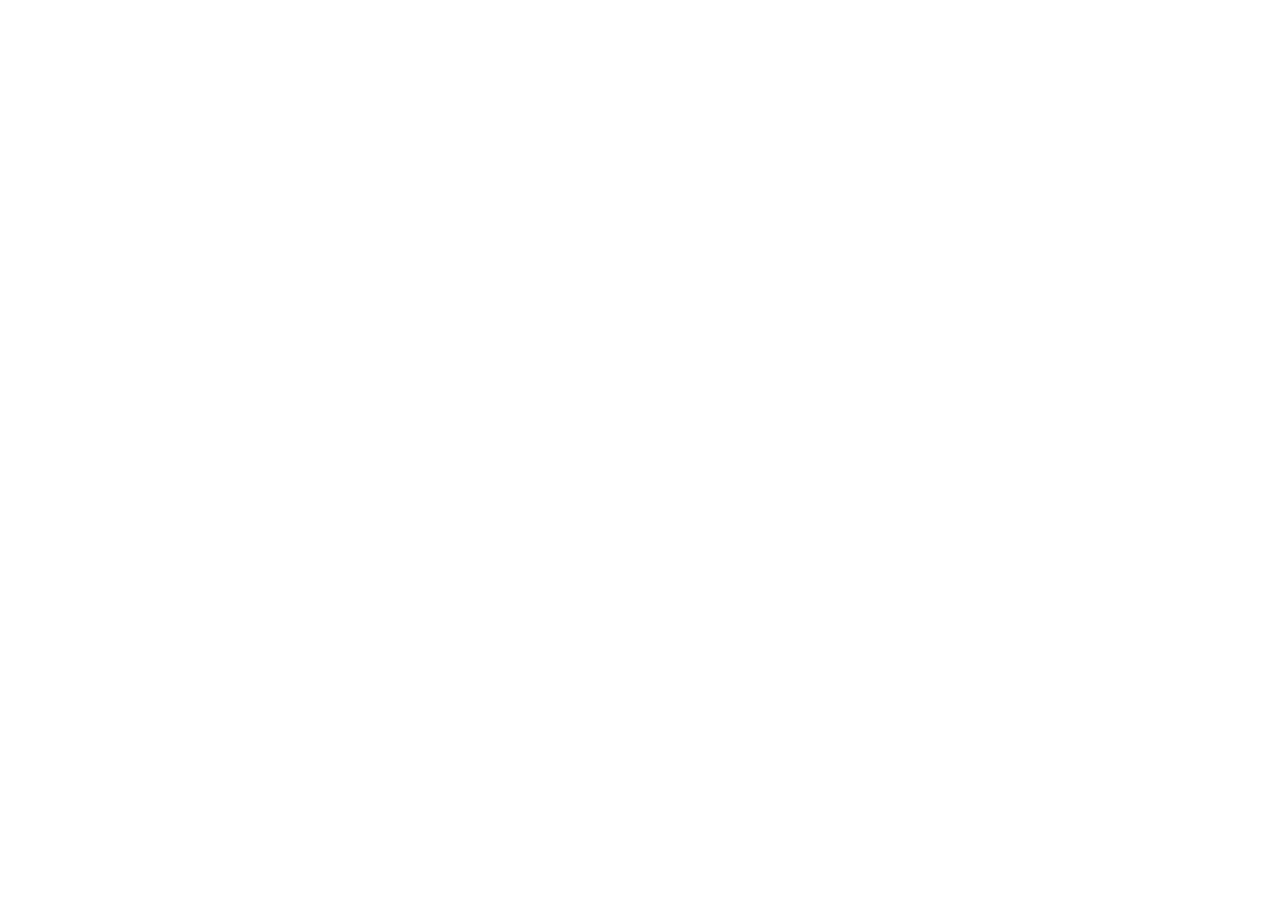
==== commit 2be51b36: "Fix: homepage assoluto per chunk JS con percorsi corretti su GitHub Pages - homepage: "https://emanu" ====
--- a/index.html
+++ b/index.html
@@ -1,4 +1,4 @@
-<!doctype html><html lang="it"><head><meta charset="utf-8"/><meta name="viewport" content="width=device-width,initial-scale=1,maximum-scale=5,user-scalable=yes,viewport-fit=cover"/><title>Ordine Architetti P.P.C. Caltanissetta</title><meta name="description" content="App ufficiale dell'Ordine degli Architetti, Pianificatori, Paesaggisti e Conservatori della Provincia di Caltanissetta. Connettiti con la comunità professionale, trova architetti qualificati e gestisci la tua attività."/><meta name="keywords" content="architetti, caltanissetta, ordine, professioni, CFP, formazione, albo, sicilia"/><meta name="author" content="Ordine Architetti P.P.C. Caltanissetta"/><meta name="robots" content="index, follow"/><meta name="language" content="Italian"/><link rel="icon" href="./favicon.ico"/><link rel="apple-touch-icon" sizes="180x180" href="./logo192.png"/><link rel="icon" type="image/png" sizes="32x32" href="./favicon-32x32.png"/><link rel="icon" type="image/png" sizes="16x16" href="./favicon-16x16.png"/><link rel="manifest" href="./manifest.json"/><meta name="theme-color" content="#2563eb"/><meta name="msapplication-TileColor" content="#2563eb"/><meta name="msapplication-config" content="./browserconfig.xml"/><meta name="apple-mobile-web-app-capable" content="yes"/><meta name="apple-mobile-web-app-status-bar-style" content="default"/><meta name="apple-mobile-web-app-title" content="OAPPC CL"/><meta name="apple-touch-fullscreen" content="yes"/><meta name="msapplication-starturl" content="/"/><meta name="msapplication-tooltip" content="Ordine Architetti Caltanissetta"/><meta name="msapplication-window" content="width=1024;height=768"/><meta name="msapplication-task" content="name=Cerca Architetti;action-uri=/search;icon-uri=/icons/search.ico"/><meta name="msapplication-task" content="name=Corsi CFP;action-uri=/courses;icon-uri=/icons/courses.ico"/><meta property="og:type" content="website"/><meta property="og:title" content="Ordine Architetti P.P.C. Caltanissetta"/><meta property="og:description" content="App ufficiale dell'Ordine degli Architetti della Provincia di Caltanissetta"/><meta property="og:image" content="./og-image.png"/><meta property="og:image:width" content="1200"/><meta property="og:image:height" content="630"/><meta property="og:url" content="https://architetti-caltanissetta.it"/><meta property="og:site_name" content="Ordine Architetti Caltanissetta"/><meta property="og:locale" content="it_IT"/><meta name="twitter:card" content="summary_large_image"/><meta name="twitter:title" content="Ordine Architetti P.P.C. Caltanissetta"/><meta name="twitter:description" content="App ufficiale dell'Ordine degli Architetti della Provincia di Caltanissetta"/><meta name="twitter:image" content="./og-image.png"/><meta name="twitter:creator" content="@OAPPCCaltanissetta"/><link rel="dns-prefetch" href="//fonts.googleapis.com"/><link rel="dns-prefetch" href="//fonts.gstatic.com"/><link rel="dns-prefetch" href="//cdnjs.cloudflare.com"/><link rel="preconnect" href="https://fonts.googleapis.com" crossorigin/><link rel="preconnect" href="https://fonts.gstatic.com" crossorigin/><link rel="canonical" href="https://architetti-caltanissetta.it"/><meta http-equiv="X-Content-Type-Options" content="nosniff"/><meta http-equiv="X-Frame-Options" content="DENY"/><meta http-equiv="X-XSS-Protection" content="1; mode=block"/><meta http-equiv="Referrer-Policy" content="strict-origin-when-cross-origin"/><style>.loading-screen{position:fixed;top:0;left:0;right:0;bottom:0;background:linear-gradient(135deg,#2563eb 0,#1d4ed8 100%);display:flex;flex-direction:column;align-items:center;justify-content:center;z-index:9999;font-family:-apple-system,BlinkMacSystemFont,'Segoe UI',Roboto,sans-serif}.loading-logo{width:120px;height:120px;background:#fff;padding:20px;border-radius:24px;margin-bottom:24px;box-shadow:0 10px 40px rgba(0,0,0,.2);animation:pulse 2s ease-in-out infinite}.loading-logo svg{width:100%;height:100%}.loading-text{color:#fff;font-size:24px;font-weight:700;text-align:center;margin-bottom:8px;letter-spacing:-.5px}.loading-subtitle{color:rgba(255,255,255,.8);font-size:16px;margin-bottom:32px;font-weight:400}.loading-progress{width:200px;height:4px;background:rgba(255,255,255,.2);border-radius:2px;overflow:hidden;position:relative}.loading-progress::after{content:'';position:absolute;top:0;left:-100%;width:100%;height:100%;background:#fff;border-radius:2px;animation:loading 1.5s ease-in-out infinite}@keyframes pulse{0%,100%{transform:scale(1);opacity:1}50%{transform:scale(1.05);opacity:.9}}@keyframes loading{0%{left:-100%}100%{left:100%}}#root{opacity:0;transition:opacity .3s ease-in-out}#root.loaded{opacity:1}body{margin:0;font-family:-apple-system,BlinkMacSystemFont,'Segoe UI',Roboto,Oxygen,Ubuntu,Cantarell,'Fira Sans','Droid Sans','Helvetica Neue',sans-serif;-webkit-font-smoothing:antialiased;-moz-osx-font-smoothing:grayscale;background-color:#fff;overflow-x:hidden}@supports (-webkit-touch-callout:none){.min-h-screen{min-height:-webkit-fill-available}}.safe-area-top{padding-top:env(safe-area-inset-top)}.safe-area-bottom{padding-bottom:env(safe-area-inset-bottom)}@supports (-webkit-overflow-scrolling:touch){input,select,textarea{font-size:16px!important}}@media (prefers-reduced-motion:reduce){*,::after,::before{animation-duration:0s!important;animation-iteration-count:1!important;transition-duration:0s!important}}</style><script type="application/ld+json">{
+<!doctype html><html lang="it"><head><meta charset="utf-8"/><meta name="viewport" content="width=device-width,initial-scale=1,maximum-scale=5,user-scalable=yes,viewport-fit=cover"/><title>Ordine Architetti P.P.C. Caltanissetta</title><meta name="description" content="App ufficiale dell'Ordine degli Architetti, Pianificatori, Paesaggisti e Conservatori della Provincia di Caltanissetta. Connettiti con la comunità professionale, trova architetti qualificati e gestisci la tua attività."/><meta name="keywords" content="architetti, caltanissetta, ordine, professioni, CFP, formazione, albo, sicilia"/><meta name="author" content="Ordine Architetti P.P.C. Caltanissetta"/><meta name="robots" content="index, follow"/><meta name="language" content="Italian"/><link rel="icon" href="/ordine-architetti-frontend/favicon.ico"/><link rel="apple-touch-icon" sizes="180x180" href="/ordine-architetti-frontend/logo192.png"/><link rel="icon" type="image/png" sizes="32x32" href="/ordine-architetti-frontend/favicon-32x32.png"/><link rel="icon" type="image/png" sizes="16x16" href="/ordine-architetti-frontend/favicon-16x16.png"/><link rel="manifest" href="/ordine-architetti-frontend/manifest.json"/><meta name="theme-color" content="#2563eb"/><meta name="msapplication-TileColor" content="#2563eb"/><meta name="msapplication-config" content="/ordine-architetti-frontend/browserconfig.xml"/><meta name="apple-mobile-web-app-capable" content="yes"/><meta name="apple-mobile-web-app-status-bar-style" content="default"/><meta name="apple-mobile-web-app-title" content="OAPPC CL"/><meta name="apple-touch-fullscreen" content="yes"/><meta name="msapplication-starturl" content="/"/><meta name="msapplication-tooltip" content="Ordine Architetti Caltanissetta"/><meta name="msapplication-window" content="width=1024;height=768"/><meta name="msapplication-task" content="name=Cerca Architetti;action-uri=/search;icon-uri=/icons/search.ico"/><meta name="msapplication-task" content="name=Corsi CFP;action-uri=/courses;icon-uri=/icons/courses.ico"/><meta property="og:type" content="website"/><meta property="og:title" content="Ordine Architetti P.P.C. Caltanissetta"/><meta property="og:description" content="App ufficiale dell'Ordine degli Architetti della Provincia di Caltanissetta"/><meta property="og:image" content="/ordine-architetti-frontend/og-image.png"/><meta property="og:image:width" content="1200"/><meta property="og:image:height" content="630"/><meta property="og:url" content="https://architetti-caltanissetta.it"/><meta property="og:site_name" content="Ordine Architetti Caltanissetta"/><meta property="og:locale" content="it_IT"/><meta name="twitter:card" content="summary_large_image"/><meta name="twitter:title" content="Ordine Architetti P.P.C. Caltanissetta"/><meta name="twitter:description" content="App ufficiale dell'Ordine degli Architetti della Provincia di Caltanissetta"/><meta name="twitter:image" content="/ordine-architetti-frontend/og-image.png"/><meta name="twitter:creator" content="@OAPPCCaltanissetta"/><link rel="dns-prefetch" href="//fonts.googleapis.com"/><link rel="dns-prefetch" href="//fonts.gstatic.com"/><link rel="dns-prefetch" href="//cdnjs.cloudflare.com"/><link rel="preconnect" href="https://fonts.googleapis.com" crossorigin/><link rel="preconnect" href="https://fonts.gstatic.com" crossorigin/><link rel="canonical" href="https://architetti-caltanissetta.it"/><meta http-equiv="X-Content-Type-Options" content="nosniff"/><meta http-equiv="X-Frame-Options" content="DENY"/><meta http-equiv="X-XSS-Protection" content="1; mode=block"/><meta http-equiv="Referrer-Policy" content="strict-origin-when-cross-origin"/><style>.loading-screen{position:fixed;top:0;left:0;right:0;bottom:0;background:linear-gradient(135deg,#2563eb 0,#1d4ed8 100%);display:flex;flex-direction:column;align-items:center;justify-content:center;z-index:9999;font-family:-apple-system,BlinkMacSystemFont,'Segoe UI',Roboto,sans-serif}.loading-logo{width:120px;height:120px;background:#fff;padding:20px;border-radius:24px;margin-bottom:24px;box-shadow:0 10px 40px rgba(0,0,0,.2);animation:pulse 2s ease-in-out infinite}.loading-logo svg{width:100%;height:100%}.loading-text{color:#fff;font-size:24px;font-weight:700;text-align:center;margin-bottom:8px;letter-spacing:-.5px}.loading-subtitle{color:rgba(255,255,255,.8);font-size:16px;margin-bottom:32px;font-weight:400}.loading-progress{width:200px;height:4px;background:rgba(255,255,255,.2);border-radius:2px;overflow:hidden;position:relative}.loading-progress::after{content:'';position:absolute;top:0;left:-100%;width:100%;height:100%;background:#fff;border-radius:2px;animation:loading 1.5s ease-in-out infinite}@keyframes pulse{0%,100%{transform:scale(1);opacity:1}50%{transform:scale(1.05);opacity:.9}}@keyframes loading{0%{left:-100%}100%{left:100%}}#root{opacity:0;transition:opacity .3s ease-in-out}#root.loaded{opacity:1}body{margin:0;font-family:-apple-system,BlinkMacSystemFont,'Segoe UI',Roboto,Oxygen,Ubuntu,Cantarell,'Fira Sans','Droid Sans','Helvetica Neue',sans-serif;-webkit-font-smoothing:antialiased;-moz-osx-font-smoothing:grayscale;background-color:#fff;overflow-x:hidden}@supports (-webkit-touch-callout:none){.min-h-screen{min-height:-webkit-fill-available}}.safe-area-top{padding-top:env(safe-area-inset-top)}.safe-area-bottom{padding-bottom:env(safe-area-inset-bottom)}@supports (-webkit-overflow-scrolling:touch){input,select,textarea{font-size:16px!important}}@media (prefers-reduced-motion:reduce){*,::after,::before{animation-duration:0s!important;animation-iteration-count:1!important;transition-duration:0s!important}}</style><script type="application/ld+json">{
     "@context": "https://schema.org",
     "@type": "Organization",
     "name": "Ordine Architetti P.P.C. Caltanissetta",
@@ -28,4 +28,4 @@
       "@type": "Organization",
       "name": "Consiglio Nazionale Architetti P.P.C."
     }
-  }</script><script defer="defer" src="./static/js/main.a60ac896.js"></script><link href="./static/css/main.82391c7f.css" rel="stylesheet"></head><body><noscript><div style="padding:20px;text-align:center;font-family:Arial,sans-serif"><h1>JavaScript Richiesto</h1><p>È necessario abilitare JavaScript per utilizzare l'app dell'Ordine Architetti Caltanissetta.</p><p>Please enable JavaScript to use the Architects Order Caltanissetta app.</p></div></noscript><div id="loading-screen" class="loading-screen"><div class="loading-logo"><svg viewBox="0 0 100 100" xmlns="http://www.w3.org/2000/svg"><defs><linearGradient id="logoGradient" x1="0%" y1="0%" x2="100%" y2="100%"><stop offset="0%" stop-color="#2563eb"/><stop offset="100%" stop-color="#1d4ed8"/></linearGradient></defs><rect x="15" y="25" width="25" height="50" fill="url(#logoGradient)" rx="2"/><polygon points="15,25 27.5,10 40,25" fill="url(#logoGradient)"/><polygon points="45,35 45,75 75,55" fill="url(#logoGradient)"/><path d="M50 40 L60 60 L55 60 L52 55 L48 55 L45 60 L40 60 Z M49 50 L51 50 L50 48 Z" fill="white" opacity="0.9"/></svg></div><div class="loading-text">ORDINE ARCHITETTI P.P.C.</div><div class="loading-subtitle">Provincia di Caltanissetta</div><div class="loading-progress"></div></div><div id="root"></div><div id="install-prompt" style="display:none"><div style="position:fixed;bottom:20px;left:20px;right:20px;background:#2563eb;color:#fff;padding:16px;border-radius:12px;box-shadow:0 4px 12px rgba(0,0,0,.3);z-index:1000"><div style="display:flex;align-items:center;justify-content:space-between"><div><strong>Installa l'App</strong><p style="margin:4px 0 0 0;font-size:14px;opacity:.9">Aggiungi l'app alla tua home screen</p></div><div><button onclick="installApp()" style="background:#fff;color:#2563eb;border:none;padding:8px 16px;border-radius:8px;font-weight:600;margin-right:8px">Installa</button> <button onclick="dismissInstall()" style="background:0 0;color:#fff;border:1px solid rgba(255,255,255,.3);padding:8px 16px;border-radius:8px">×</button></div></div></div></div><script>!function(){var e=sessionStorage.redirect;delete sessionStorage.redirect,e&&e!==location.href&&history.replaceState(null,null,e)}()</script><script>const perfStart=performance.now();function hideLoadingScreen(){const e=document.getElementById("loading-screen"),t=document.getElementById("root");e&&(e.style.opacity="0",e.style.transition="opacity 0.5s ease-out",setTimeout(()=>{e.remove(),t.classList.add("loaded");const n=performance.now()-perfStart;console.log(`🚀 App loaded in ${Math.round(n)}ms`)},500))}window.addEventListener("load",()=>{setTimeout(hideLoadingScreen,1e3)}),setTimeout(hideLoadingScreen,5e3);let deferredPrompt=null;function installApp(){deferredPrompt&&(deferredPrompt.prompt(),deferredPrompt.userChoice.then(e=>{"accepted"===e.outcome?console.log("✅ User accepted PWA install"):console.log("❌ User dismissed PWA install"),deferredPrompt=null,dismissInstall()}))}function dismissInstall(){const e=document.getElementById("install-prompt");e&&(e.style.display="none",localStorage.setItem("installDismissed","true"))}function showUpdateNotification(){const e=document.createElement("div");e.id="update-notification",e.innerHTML='\n        <div style="position: fixed; top: 20px; left: 20px; right: 20px; background: #10b981; color: white; padding: 16px; border-radius: 12px; box-shadow: 0 4px 12px rgba(0,0,0,0.3); z-index: 1001; display: flex; align-items: center; justify-content: space-between;">\n          <div>\n            <strong>Aggiornamento Disponibile</strong>\n            <p style="margin: 4px 0 0 0; font-size: 14px; opacity: 0.9;">Una nuova versione dell\'app è disponibile</p>\n          </div>\n          <div>\n            <button onclick="updateApp()" style="background: white; color: #10b981; border: none; padding: 8px 16px; border-radius: 8px; font-weight: 600; margin-right: 8px;">Aggiorna</button>\n            <button onclick="dismissUpdate()" style="background: transparent; color: white; border: 1px solid rgba(255,255,255,0.3); padding: 8px 16px; border-radius: 8px;">×</button>\n          </div>\n        </div>\n      ',document.body.appendChild(e)}function updateApp(){navigator.serviceWorker.controller&&(navigator.serviceWorker.controller.postMessage({type:"SKIP_WAITING"}),window.location.reload())}function dismissUpdate(){const e=document.getElementById("update-notification");e&&e.remove()}window.addEventListener("beforeinstallprompt",e=>{console.log("💾 Install prompt available"),e.preventDefault(),deferredPrompt=e,setTimeout(()=>{const e=document.getElementById("install-prompt");e&&!localStorage.getItem("installDismissed")&&(e.style.display="block")},3e3)}),window.addEventListener("appinstalled",()=>{console.log("🎉 PWA was installed successfully"),dismissInstall(),"undefined"!=typeof gtag&&gtag("event","pwa_install",{event_category:"engagement",event_label:"PWA Installation"})}),console.log("🔧 Service Worker disabilitato per debug CORS");let lastTouchEnd=0;document.addEventListener("touchend",e=>{const t=(new Date).getTime();t-lastTouchEnd<=300&&e.preventDefault(),lastTouchEnd=t},!1),document.body.addEventListener("touchstart",e=>{e.touches.length},{passive:!0}),document.body.addEventListener("touchmove",e=>{1===e.touches.length&&0===document.body.scrollTop&&e.preventDefault()},{passive:!1});let currentUrl=location.href;new MutationObserver(()=>{location.href!==currentUrl&&(currentUrl=location.href,"undefined"!=typeof gtag&&gtag("config","GA_MEASUREMENT_ID",{page_path:location.pathname}))}).observe(document,{subtree:!0,childList:!0}),window.addEventListener("error",e=>{console.error("🚨 Global error:",e.error)}),window.addEventListener("unhandledrejection",e=>{console.error("🚨 Unhandled promise rejection:",e.reason),e.preventDefault()}),console.log("📱 Ordine Architetti Caltanissetta - App inizializzata")</script></body></html>+  }</script><script defer="defer" src="/ordine-architetti-frontend/static/js/main.4cc07d3d.js"></script><link href="/ordine-architetti-frontend/static/css/main.82391c7f.css" rel="stylesheet"></head><body><noscript><div style="padding:20px;text-align:center;font-family:Arial,sans-serif"><h1>JavaScript Richiesto</h1><p>È necessario abilitare JavaScript per utilizzare l'app dell'Ordine Architetti Caltanissetta.</p><p>Please enable JavaScript to use the Architects Order Caltanissetta app.</p></div></noscript><div id="loading-screen" class="loading-screen"><div class="loading-logo"><svg viewBox="0 0 100 100" xmlns="http://www.w3.org/2000/svg"><defs><linearGradient id="logoGradient" x1="0%" y1="0%" x2="100%" y2="100%"><stop offset="0%" stop-color="#2563eb"/><stop offset="100%" stop-color="#1d4ed8"/></linearGradient></defs><rect x="15" y="25" width="25" height="50" fill="url(#logoGradient)" rx="2"/><polygon points="15,25 27.5,10 40,25" fill="url(#logoGradient)"/><polygon points="45,35 45,75 75,55" fill="url(#logoGradient)"/><path d="M50 40 L60 60 L55 60 L52 55 L48 55 L45 60 L40 60 Z M49 50 L51 50 L50 48 Z" fill="white" opacity="0.9"/></svg></div><div class="loading-text">ORDINE ARCHITETTI P.P.C.</div><div class="loading-subtitle">Provincia di Caltanissetta</div><div class="loading-progress"></div></div><div id="root"></div><div id="install-prompt" style="display:none"><div style="position:fixed;bottom:20px;left:20px;right:20px;background:#2563eb;color:#fff;padding:16px;border-radius:12px;box-shadow:0 4px 12px rgba(0,0,0,.3);z-index:1000"><div style="display:flex;align-items:center;justify-content:space-between"><div><strong>Installa l'App</strong><p style="margin:4px 0 0 0;font-size:14px;opacity:.9">Aggiungi l'app alla tua home screen</p></div><div><button onclick="installApp()" style="background:#fff;color:#2563eb;border:none;padding:8px 16px;border-radius:8px;font-weight:600;margin-right:8px">Installa</button> <button onclick="dismissInstall()" style="background:0 0;color:#fff;border:1px solid rgba(255,255,255,.3);padding:8px 16px;border-radius:8px">×</button></div></div></div></div><script>!function(){var e=sessionStorage.redirect;delete sessionStorage.redirect,e&&e!==location.href&&history.replaceState(null,null,e)}()</script><script>const perfStart=performance.now();function hideLoadingScreen(){const e=document.getElementById("loading-screen"),t=document.getElementById("root");e&&(e.style.opacity="0",e.style.transition="opacity 0.5s ease-out",setTimeout(()=>{e.remove(),t.classList.add("loaded");const n=performance.now()-perfStart;console.log(`🚀 App loaded in ${Math.round(n)}ms`)},500))}window.addEventListener("load",()=>{setTimeout(hideLoadingScreen,1e3)}),setTimeout(hideLoadingScreen,5e3);let deferredPrompt=null;function installApp(){deferredPrompt&&(deferredPrompt.prompt(),deferredPrompt.userChoice.then(e=>{"accepted"===e.outcome?console.log("✅ User accepted PWA install"):console.log("❌ User dismissed PWA install"),deferredPrompt=null,dismissInstall()}))}function dismissInstall(){const e=document.getElementById("install-prompt");e&&(e.style.display="none",localStorage.setItem("installDismissed","true"))}function showUpdateNotification(){const e=document.createElement("div");e.id="update-notification",e.innerHTML='\n        <div style="position: fixed; top: 20px; left: 20px; right: 20px; background: #10b981; color: white; padding: 16px; border-radius: 12px; box-shadow: 0 4px 12px rgba(0,0,0,0.3); z-index: 1001; display: flex; align-items: center; justify-content: space-between;">\n          <div>\n            <strong>Aggiornamento Disponibile</strong>\n            <p style="margin: 4px 0 0 0; font-size: 14px; opacity: 0.9;">Una nuova versione dell\'app è disponibile</p>\n          </div>\n          <div>\n            <button onclick="updateApp()" style="background: white; color: #10b981; border: none; padding: 8px 16px; border-radius: 8px; font-weight: 600; margin-right: 8px;">Aggiorna</button>\n            <button onclick="dismissUpdate()" style="background: transparent; color: white; border: 1px solid rgba(255,255,255,0.3); padding: 8px 16px; border-radius: 8px;">×</button>\n          </div>\n        </div>\n      ',document.body.appendChild(e)}function updateApp(){navigator.serviceWorker.controller&&(navigator.serviceWorker.controller.postMessage({type:"SKIP_WAITING"}),window.location.reload())}function dismissUpdate(){const e=document.getElementById("update-notification");e&&e.remove()}window.addEventListener("beforeinstallprompt",e=>{console.log("💾 Install prompt available"),e.preventDefault(),deferredPrompt=e,setTimeout(()=>{const e=document.getElementById("install-prompt");e&&!localStorage.getItem("installDismissed")&&(e.style.display="block")},3e3)}),window.addEventListener("appinstalled",()=>{console.log("🎉 PWA was installed successfully"),dismissInstall(),"undefined"!=typeof gtag&&gtag("event","pwa_install",{event_category:"engagement",event_label:"PWA Installation"})}),console.log("🔧 Service Worker disabilitato per debug CORS");let lastTouchEnd=0;document.addEventListener("touchend",e=>{const t=(new Date).getTime();t-lastTouchEnd<=300&&e.preventDefault(),lastTouchEnd=t},!1),document.body.addEventListener("touchstart",e=>{e.touches.length},{passive:!0}),document.body.addEventListener("touchmove",e=>{1===e.touches.length&&0===document.body.scrollTop&&e.preventDefault()},{passive:!1});let currentUrl=location.href;new MutationObserver(()=>{location.href!==currentUrl&&(currentUrl=location.href,"undefined"!=typeof gtag&&gtag("config","GA_MEASUREMENT_ID",{page_path:location.pathname}))}).observe(document,{subtree:!0,childList:!0}),window.addEventListener("error",e=>{console.error("🚨 Global error:",e.error)}),window.addEventListener("unhandledrejection",e=>{console.error("🚨 Unhandled promise rejection:",e.reason),e.preventDefault()}),console.log("📱 Ordine Architetti Caltanissetta - App inizializzata")</script></body></html>
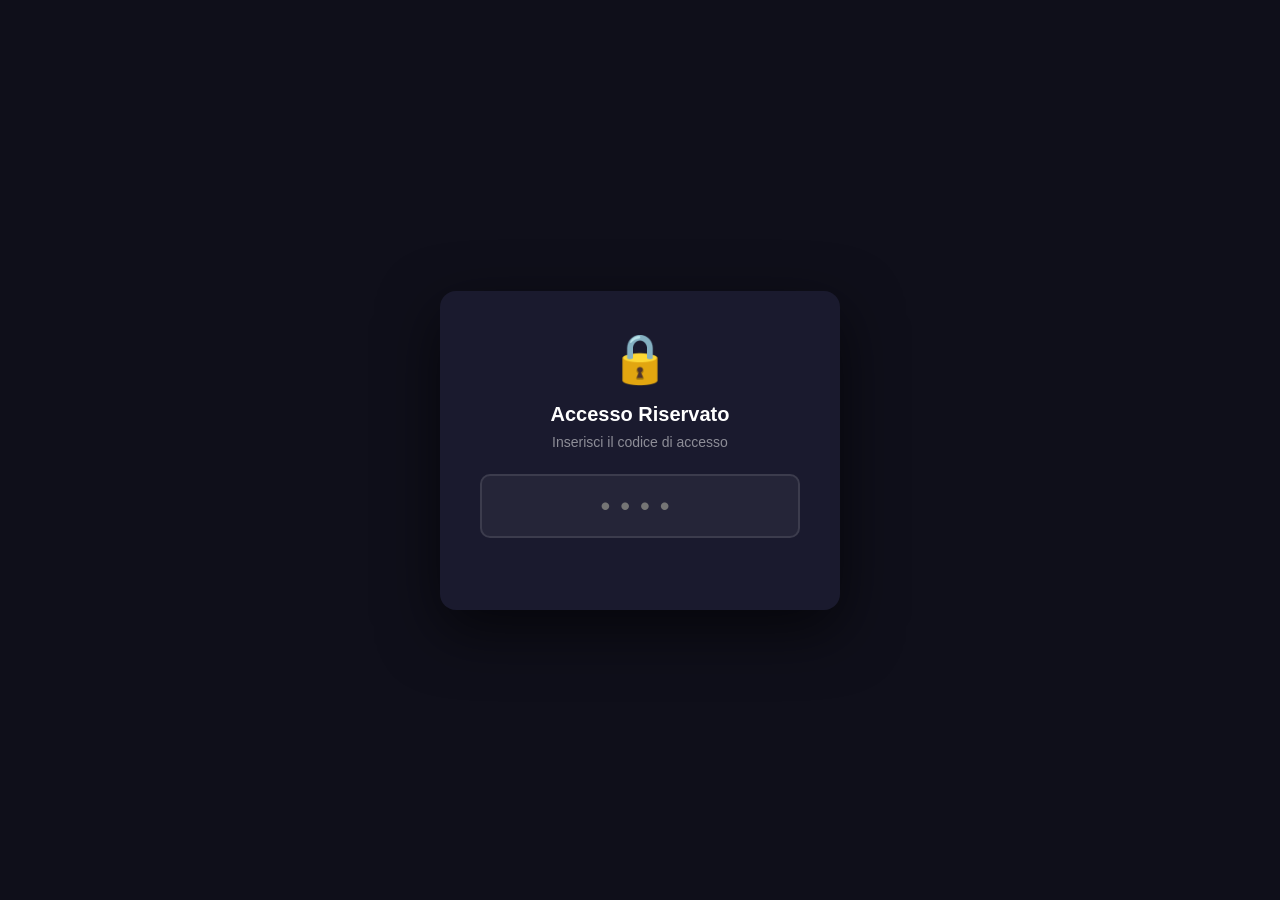
==== commit b8401432: "Sicurezza: PIN accesso riservato" ====
--- a/index.html
+++ b/index.html
@@ -28,4 +28,4 @@
       "@type": "Organization",
       "name": "Consiglio Nazionale Architetti P.P.C."
     }
-  }</script><script defer="defer" src="/ordine-architetti-frontend/static/js/main.4cc07d3d.js"></script><link href="/ordine-architetti-frontend/static/css/main.82391c7f.css" rel="stylesheet"></head><body><noscript><div style="padding:20px;text-align:center;font-family:Arial,sans-serif"><h1>JavaScript Richiesto</h1><p>È necessario abilitare JavaScript per utilizzare l'app dell'Ordine Architetti Caltanissetta.</p><p>Please enable JavaScript to use the Architects Order Caltanissetta app.</p></div></noscript><div id="loading-screen" class="loading-screen"><div class="loading-logo"><svg viewBox="0 0 100 100" xmlns="http://www.w3.org/2000/svg"><defs><linearGradient id="logoGradient" x1="0%" y1="0%" x2="100%" y2="100%"><stop offset="0%" stop-color="#2563eb"/><stop offset="100%" stop-color="#1d4ed8"/></linearGradient></defs><rect x="15" y="25" width="25" height="50" fill="url(#logoGradient)" rx="2"/><polygon points="15,25 27.5,10 40,25" fill="url(#logoGradient)"/><polygon points="45,35 45,75 75,55" fill="url(#logoGradient)"/><path d="M50 40 L60 60 L55 60 L52 55 L48 55 L45 60 L40 60 Z M49 50 L51 50 L50 48 Z" fill="white" opacity="0.9"/></svg></div><div class="loading-text">ORDINE ARCHITETTI P.P.C.</div><div class="loading-subtitle">Provincia di Caltanissetta</div><div class="loading-progress"></div></div><div id="root"></div><div id="install-prompt" style="display:none"><div style="position:fixed;bottom:20px;left:20px;right:20px;background:#2563eb;color:#fff;padding:16px;border-radius:12px;box-shadow:0 4px 12px rgba(0,0,0,.3);z-index:1000"><div style="display:flex;align-items:center;justify-content:space-between"><div><strong>Installa l'App</strong><p style="margin:4px 0 0 0;font-size:14px;opacity:.9">Aggiungi l'app alla tua home screen</p></div><div><button onclick="installApp()" style="background:#fff;color:#2563eb;border:none;padding:8px 16px;border-radius:8px;font-weight:600;margin-right:8px">Installa</button> <button onclick="dismissInstall()" style="background:0 0;color:#fff;border:1px solid rgba(255,255,255,.3);padding:8px 16px;border-radius:8px">×</button></div></div></div></div><script>!function(){var e=sessionStorage.redirect;delete sessionStorage.redirect,e&&e!==location.href&&history.replaceState(null,null,e)}()</script><script>const perfStart=performance.now();function hideLoadingScreen(){const e=document.getElementById("loading-screen"),t=document.getElementById("root");e&&(e.style.opacity="0",e.style.transition="opacity 0.5s ease-out",setTimeout(()=>{e.remove(),t.classList.add("loaded");const n=performance.now()-perfStart;console.log(`🚀 App loaded in ${Math.round(n)}ms`)},500))}window.addEventListener("load",()=>{setTimeout(hideLoadingScreen,1e3)}),setTimeout(hideLoadingScreen,5e3);let deferredPrompt=null;function installApp(){deferredPrompt&&(deferredPrompt.prompt(),deferredPrompt.userChoice.then(e=>{"accepted"===e.outcome?console.log("✅ User accepted PWA install"):console.log("❌ User dismissed PWA install"),deferredPrompt=null,dismissInstall()}))}function dismissInstall(){const e=document.getElementById("install-prompt");e&&(e.style.display="none",localStorage.setItem("installDismissed","true"))}function showUpdateNotification(){const e=document.createElement("div");e.id="update-notification",e.innerHTML='\n        <div style="position: fixed; top: 20px; left: 20px; right: 20px; background: #10b981; color: white; padding: 16px; border-radius: 12px; box-shadow: 0 4px 12px rgba(0,0,0,0.3); z-index: 1001; display: flex; align-items: center; justify-content: space-between;">\n          <div>\n            <strong>Aggiornamento Disponibile</strong>\n            <p style="margin: 4px 0 0 0; font-size: 14px; opacity: 0.9;">Una nuova versione dell\'app è disponibile</p>\n          </div>\n          <div>\n            <button onclick="updateApp()" style="background: white; color: #10b981; border: none; padding: 8px 16px; border-radius: 8px; font-weight: 600; margin-right: 8px;">Aggiorna</button>\n            <button onclick="dismissUpdate()" style="background: transparent; color: white; border: 1px solid rgba(255,255,255,0.3); padding: 8px 16px; border-radius: 8px;">×</button>\n          </div>\n        </div>\n      ',document.body.appendChild(e)}function updateApp(){navigator.serviceWorker.controller&&(navigator.serviceWorker.controller.postMessage({type:"SKIP_WAITING"}),window.location.reload())}function dismissUpdate(){const e=document.getElementById("update-notification");e&&e.remove()}window.addEventListener("beforeinstallprompt",e=>{console.log("💾 Install prompt available"),e.preventDefault(),deferredPrompt=e,setTimeout(()=>{const e=document.getElementById("install-prompt");e&&!localStorage.getItem("installDismissed")&&(e.style.display="block")},3e3)}),window.addEventListener("appinstalled",()=>{console.log("🎉 PWA was installed successfully"),dismissInstall(),"undefined"!=typeof gtag&&gtag("event","pwa_install",{event_category:"engagement",event_label:"PWA Installation"})}),console.log("🔧 Service Worker disabilitato per debug CORS");let lastTouchEnd=0;document.addEventListener("touchend",e=>{const t=(new Date).getTime();t-lastTouchEnd<=300&&e.preventDefault(),lastTouchEnd=t},!1),document.body.addEventListener("touchstart",e=>{e.touches.length},{passive:!0}),document.body.addEventListener("touchmove",e=>{1===e.touches.length&&0===document.body.scrollTop&&e.preventDefault()},{passive:!1});let currentUrl=location.href;new MutationObserver(()=>{location.href!==currentUrl&&(currentUrl=location.href,"undefined"!=typeof gtag&&gtag("config","GA_MEASUREMENT_ID",{page_path:location.pathname}))}).observe(document,{subtree:!0,childList:!0}),window.addEventListener("error",e=>{console.error("🚨 Global error:",e.error)}),window.addEventListener("unhandledrejection",e=>{console.error("🚨 Unhandled promise rejection:",e.reason),e.preventDefault()}),console.log("📱 Ordine Architetti Caltanissetta - App inizializzata")</script></body></html>+  }</script><script defer="defer" src="/ordine-architetti-frontend/static/js/main.4cc07d3d.js"></script><link href="/ordine-architetti-frontend/static/css/main.82391c7f.css" rel="stylesheet"></head><body><style>#pg{position:fixed;top:0;left:0;right:0;bottom:0;background:#0f0f1a;display:flex;align-items:center;justify-content:center;z-index:99999;font-family:-apple-system,sans-serif}#pg .b{background:#1a1a2e;border-radius:16px;padding:40px;text-align:center;box-shadow:0 20px 60px rgba(0,0,0,.6);max-width:320px;width:90%}#pg h2{color:#fff;margin:0 0 8px;font-size:20px}#pg p{color:rgba(255,255,255,.5);margin:0 0 24px;font-size:14px}#pg input{width:100%;padding:14px;border-radius:10px;border:2px solid rgba(255,255,255,.1);background:rgba(255,255,255,.05);color:#fff;font-size:28px;text-align:center;letter-spacing:10px;box-sizing:border-box;outline:none}#pg .e{color:#ff6b6b;font-size:13px;margin-top:12px;min-height:20px}</style><div id="pg"><div class="b"><div style="font-size:48px;margin-bottom:16px">&#128274;</div><h2>Accesso Riservato</h2><p>Inserisci il codice di accesso</p><input type="password" id="pi" maxlength="4" placeholder="&#8226;&#8226;&#8226;&#8226;" autocomplete="off" inputmode="numeric"><div class="e" id="pe"></div></div></div><script>(function(){var P=atob('MjAyNQ==');var K='_xac';if(sessionStorage.getItem(K)==='1'){var g=document.getElementById('pg');if(g)g.remove();return;}var i=document.getElementById('pi');if(i){i.focus();i.addEventListener('input',function(){if(i.value.length===4){if(i.value===P){sessionStorage.setItem(K,'1');var g=document.getElementById('pg');g.style.transition='opacity 0.3s';g.style.opacity='0';setTimeout(function(){g.remove();},300);}else{document.getElementById('pe').textContent='Codice errato';i.value='';setTimeout(function(){document.getElementById('pe').textContent='';},2000);}}});}})();</script><noscript><div style="padding:20px;text-align:center;font-family:Arial,sans-serif"><h1>JavaScript Richiesto</h1><p>È necessario abilitare JavaScript per utilizzare l'app dell'Ordine Architetti Caltanissetta.</p><p>Please enable JavaScript to use the Architects Order Caltanissetta app.</p></div></noscript><div id="loading-screen" class="loading-screen"><div class="loading-logo"><svg viewBox="0 0 100 100" xmlns="http://www.w3.org/2000/svg"><defs><linearGradient id="logoGradient" x1="0%" y1="0%" x2="100%" y2="100%"><stop offset="0%" stop-color="#2563eb"/><stop offset="100%" stop-color="#1d4ed8"/></linearGradient></defs><rect x="15" y="25" width="25" height="50" fill="url(#logoGradient)" rx="2"/><polygon points="15,25 27.5,10 40,25" fill="url(#logoGradient)"/><polygon points="45,35 45,75 75,55" fill="url(#logoGradient)"/><path d="M50 40 L60 60 L55 60 L52 55 L48 55 L45 60 L40 60 Z M49 50 L51 50 L50 48 Z" fill="white" opacity="0.9"/></svg></div><div class="loading-text">ORDINE ARCHITETTI P.P.C.</div><div class="loading-subtitle">Provincia di Caltanissetta</div><div class="loading-progress"></div></div><div id="root"></div><div id="install-prompt" style="display:none"><div style="position:fixed;bottom:20px;left:20px;right:20px;background:#2563eb;color:#fff;padding:16px;border-radius:12px;box-shadow:0 4px 12px rgba(0,0,0,.3);z-index:1000"><div style="display:flex;align-items:center;justify-content:space-between"><div><strong>Installa l'App</strong><p style="margin:4px 0 0 0;font-size:14px;opacity:.9">Aggiungi l'app alla tua home screen</p></div><div><button onclick="installApp()" style="background:#fff;color:#2563eb;border:none;padding:8px 16px;border-radius:8px;font-weight:600;margin-right:8px">Installa</button> <button onclick="dismissInstall()" style="background:0 0;color:#fff;border:1px solid rgba(255,255,255,.3);padding:8px 16px;border-radius:8px">×</button></div></div></div></div><script>!function(){var e=sessionStorage.redirect;delete sessionStorage.redirect,e&&e!==location.href&&history.replaceState(null,null,e)}()</script><script>const perfStart=performance.now();function hideLoadingScreen(){const e=document.getElementById("loading-screen"),t=document.getElementById("root");e&&(e.style.opacity="0",e.style.transition="opacity 0.5s ease-out",setTimeout(()=>{e.remove(),t.classList.add("loaded");const n=performance.now()-perfStart;console.log(`🚀 App loaded in ${Math.round(n)}ms`)},500))}window.addEventListener("load",()=>{setTimeout(hideLoadingScreen,1e3)}),setTimeout(hideLoadingScreen,5e3);let deferredPrompt=null;function installApp(){deferredPrompt&&(deferredPrompt.prompt(),deferredPrompt.userChoice.then(e=>{"accepted"===e.outcome?console.log("✅ User accepted PWA install"):console.log("❌ User dismissed PWA install"),deferredPrompt=null,dismissInstall()}))}function dismissInstall(){const e=document.getElementById("install-prompt");e&&(e.style.display="none",localStorage.setItem("installDismissed","true"))}function showUpdateNotification(){const e=document.createElement("div");e.id="update-notification",e.innerHTML='\n        <div style="position: fixed; top: 20px; left: 20px; right: 20px; background: #10b981; color: white; padding: 16px; border-radius: 12px; box-shadow: 0 4px 12px rgba(0,0,0,0.3); z-index: 1001; display: flex; align-items: center; justify-content: space-between;">\n          <div>\n            <strong>Aggiornamento Disponibile</strong>\n            <p style="margin: 4px 0 0 0; font-size: 14px; opacity: 0.9;">Una nuova versione dell\'app è disponibile</p>\n          </div>\n          <div>\n            <button onclick="updateApp()" style="background: white; color: #10b981; border: none; padding: 8px 16px; border-radius: 8px; font-weight: 600; margin-right: 8px;">Aggiorna</button>\n            <button onclick="dismissUpdate()" style="background: transparent; color: white; border: 1px solid rgba(255,255,255,0.3); padding: 8px 16px; border-radius: 8px;">×</button>\n          </div>\n        </div>\n      ',document.body.appendChild(e)}function updateApp(){navigator.serviceWorker.controller&&(navigator.serviceWorker.controller.postMessage({type:"SKIP_WAITING"}),window.location.reload())}function dismissUpdate(){const e=document.getElementById("update-notification");e&&e.remove()}window.addEventListener("beforeinstallprompt",e=>{console.log("💾 Install prompt available"),e.preventDefault(),deferredPrompt=e,setTimeout(()=>{const e=document.getElementById("install-prompt");e&&!localStorage.getItem("installDismissed")&&(e.style.display="block")},3e3)}),window.addEventListener("appinstalled",()=>{console.log("🎉 PWA was installed successfully"),dismissInstall(),"undefined"!=typeof gtag&&gtag("event","pwa_install",{event_category:"engagement",event_label:"PWA Installation"})}),console.log("🔧 Service Worker disabilitato per debug CORS");let lastTouchEnd=0;document.addEventListener("touchend",e=>{const t=(new Date).getTime();t-lastTouchEnd<=300&&e.preventDefault(),lastTouchEnd=t},!1),document.body.addEventListener("touchstart",e=>{e.touches.length},{passive:!0}),document.body.addEventListener("touchmove",e=>{1===e.touches.length&&0===document.body.scrollTop&&e.preventDefault()},{passive:!1});let currentUrl=location.href;new MutationObserver(()=>{location.href!==currentUrl&&(currentUrl=location.href,"undefined"!=typeof gtag&&gtag("config","GA_MEASUREMENT_ID",{page_path:location.pathname}))}).observe(document,{subtree:!0,childList:!0}),window.addEventListener("error",e=>{console.error("🚨 Global error:",e.error)}),window.addEventListener("unhandledrejection",e=>{console.error("🚨 Unhandled promise rejection:",e.reason),e.preventDefault()}),console.log("📱 Ordine Architetti Caltanissetta - App inizializzata")</script></body></html>
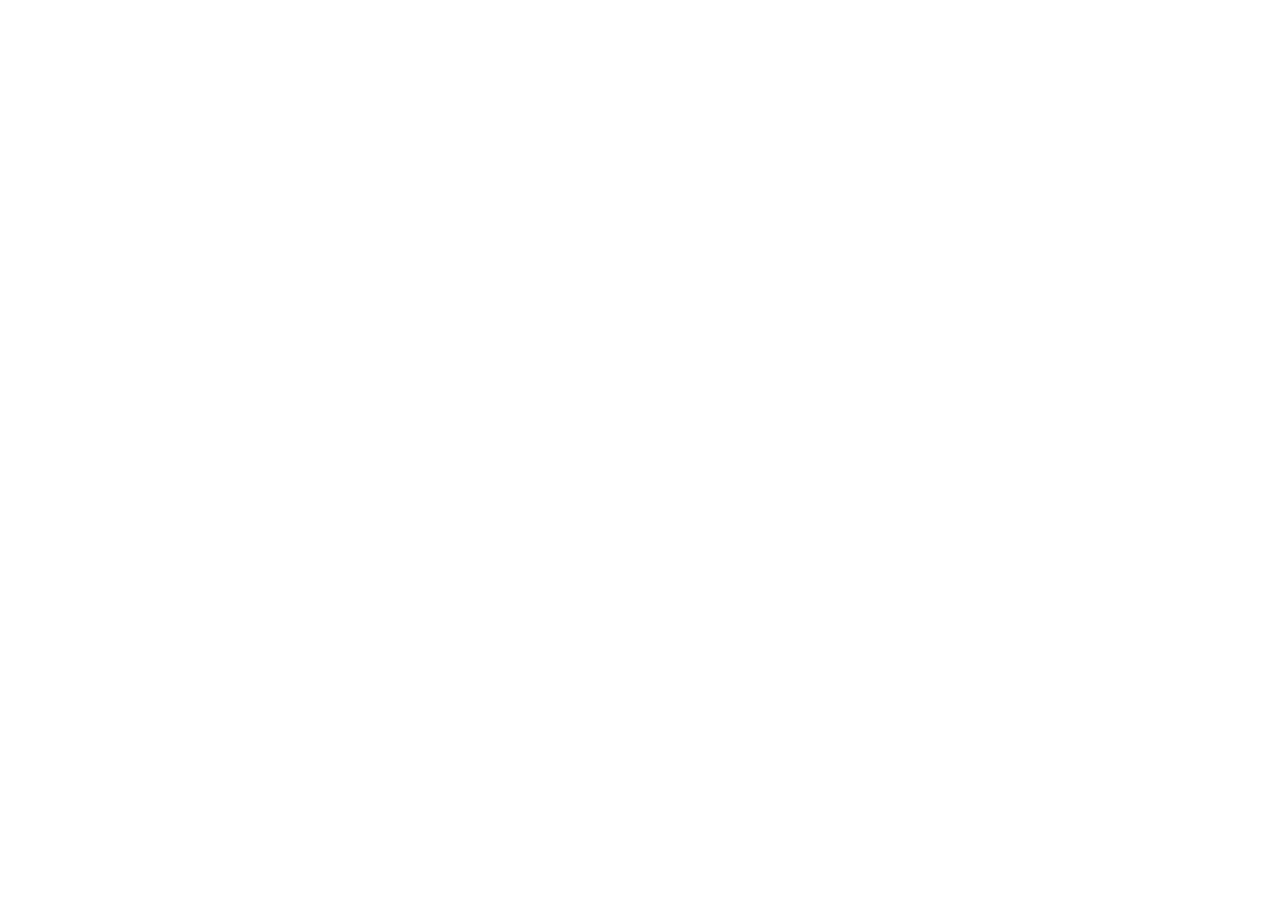
==== commit 3d349c40: "Fix: blocca Modifica Profilo per ospiti, iscrizione corsi solo per architetti, N. Ordine visibile pe" ====
--- a/index.html
+++ b/index.html
@@ -28,4 +28,4 @@
       "@type": "Organization",
       "name": "Consiglio Nazionale Architetti P.P.C."
     }
-  }</script><script defer="defer" src="/ordine-architetti-frontend/static/js/main.4cc07d3d.js"></script><link href="/ordine-architetti-frontend/static/css/main.82391c7f.css" rel="stylesheet"></head><body><style>#pg{position:fixed;top:0;left:0;right:0;bottom:0;background:#0f0f1a;display:flex;align-items:center;justify-content:center;z-index:99999;font-family:-apple-system,sans-serif}#pg .b{background:#1a1a2e;border-radius:16px;padding:40px;text-align:center;box-shadow:0 20px 60px rgba(0,0,0,.6);max-width:320px;width:90%}#pg h2{color:#fff;margin:0 0 8px;font-size:20px}#pg p{color:rgba(255,255,255,.5);margin:0 0 24px;font-size:14px}#pg input{width:100%;padding:14px;border-radius:10px;border:2px solid rgba(255,255,255,.1);background:rgba(255,255,255,.05);color:#fff;font-size:28px;text-align:center;letter-spacing:10px;box-sizing:border-box;outline:none}#pg .e{color:#ff6b6b;font-size:13px;margin-top:12px;min-height:20px}</style><div id="pg"><div class="b"><div style="font-size:48px;margin-bottom:16px">&#128274;</div><h2>Accesso Riservato</h2><p>Inserisci il codice di accesso</p><input type="password" id="pi" maxlength="4" placeholder="&#8226;&#8226;&#8226;&#8226;" autocomplete="off" inputmode="numeric"><div class="e" id="pe"></div></div></div><script>(function(){var P=atob('MjAyNQ==');var K='_xac';if(sessionStorage.getItem(K)==='1'){var g=document.getElementById('pg');if(g)g.remove();return;}var i=document.getElementById('pi');if(i){i.focus();i.addEventListener('input',function(){if(i.value.length===4){if(i.value===P){sessionStorage.setItem(K,'1');var g=document.getElementById('pg');g.style.transition='opacity 0.3s';g.style.opacity='0';setTimeout(function(){g.remove();},300);}else{document.getElementById('pe').textContent='Codice errato';i.value='';setTimeout(function(){document.getElementById('pe').textContent='';},2000);}}});}})();</script><noscript><div style="padding:20px;text-align:center;font-family:Arial,sans-serif"><h1>JavaScript Richiesto</h1><p>È necessario abilitare JavaScript per utilizzare l'app dell'Ordine Architetti Caltanissetta.</p><p>Please enable JavaScript to use the Architects Order Caltanissetta app.</p></div></noscript><div id="loading-screen" class="loading-screen"><div class="loading-logo"><svg viewBox="0 0 100 100" xmlns="http://www.w3.org/2000/svg"><defs><linearGradient id="logoGradient" x1="0%" y1="0%" x2="100%" y2="100%"><stop offset="0%" stop-color="#2563eb"/><stop offset="100%" stop-color="#1d4ed8"/></linearGradient></defs><rect x="15" y="25" width="25" height="50" fill="url(#logoGradient)" rx="2"/><polygon points="15,25 27.5,10 40,25" fill="url(#logoGradient)"/><polygon points="45,35 45,75 75,55" fill="url(#logoGradient)"/><path d="M50 40 L60 60 L55 60 L52 55 L48 55 L45 60 L40 60 Z M49 50 L51 50 L50 48 Z" fill="white" opacity="0.9"/></svg></div><div class="loading-text">ORDINE ARCHITETTI P.P.C.</div><div class="loading-subtitle">Provincia di Caltanissetta</div><div class="loading-progress"></div></div><div id="root"></div><div id="install-prompt" style="display:none"><div style="position:fixed;bottom:20px;left:20px;right:20px;background:#2563eb;color:#fff;padding:16px;border-radius:12px;box-shadow:0 4px 12px rgba(0,0,0,.3);z-index:1000"><div style="display:flex;align-items:center;justify-content:space-between"><div><strong>Installa l'App</strong><p style="margin:4px 0 0 0;font-size:14px;opacity:.9">Aggiungi l'app alla tua home screen</p></div><div><button onclick="installApp()" style="background:#fff;color:#2563eb;border:none;padding:8px 16px;border-radius:8px;font-weight:600;margin-right:8px">Installa</button> <button onclick="dismissInstall()" style="background:0 0;color:#fff;border:1px solid rgba(255,255,255,.3);padding:8px 16px;border-radius:8px">×</button></div></div></div></div><script>!function(){var e=sessionStorage.redirect;delete sessionStorage.redirect,e&&e!==location.href&&history.replaceState(null,null,e)}()</script><script>const perfStart=performance.now();function hideLoadingScreen(){const e=document.getElementById("loading-screen"),t=document.getElementById("root");e&&(e.style.opacity="0",e.style.transition="opacity 0.5s ease-out",setTimeout(()=>{e.remove(),t.classList.add("loaded");const n=performance.now()-perfStart;console.log(`🚀 App loaded in ${Math.round(n)}ms`)},500))}window.addEventListener("load",()=>{setTimeout(hideLoadingScreen,1e3)}),setTimeout(hideLoadingScreen,5e3);let deferredPrompt=null;function installApp(){deferredPrompt&&(deferredPrompt.prompt(),deferredPrompt.userChoice.then(e=>{"accepted"===e.outcome?console.log("✅ User accepted PWA install"):console.log("❌ User dismissed PWA install"),deferredPrompt=null,dismissInstall()}))}function dismissInstall(){const e=document.getElementById("install-prompt");e&&(e.style.display="none",localStorage.setItem("installDismissed","true"))}function showUpdateNotification(){const e=document.createElement("div");e.id="update-notification",e.innerHTML='\n        <div style="position: fixed; top: 20px; left: 20px; right: 20px; background: #10b981; color: white; padding: 16px; border-radius: 12px; box-shadow: 0 4px 12px rgba(0,0,0,0.3); z-index: 1001; display: flex; align-items: center; justify-content: space-between;">\n          <div>\n            <strong>Aggiornamento Disponibile</strong>\n            <p style="margin: 4px 0 0 0; font-size: 14px; opacity: 0.9;">Una nuova versione dell\'app è disponibile</p>\n          </div>\n          <div>\n            <button onclick="updateApp()" style="background: white; color: #10b981; border: none; padding: 8px 16px; border-radius: 8px; font-weight: 600; margin-right: 8px;">Aggiorna</button>\n            <button onclick="dismissUpdate()" style="background: transparent; color: white; border: 1px solid rgba(255,255,255,0.3); padding: 8px 16px; border-radius: 8px;">×</button>\n          </div>\n        </div>\n      ',document.body.appendChild(e)}function updateApp(){navigator.serviceWorker.controller&&(navigator.serviceWorker.controller.postMessage({type:"SKIP_WAITING"}),window.location.reload())}function dismissUpdate(){const e=document.getElementById("update-notification");e&&e.remove()}window.addEventListener("beforeinstallprompt",e=>{console.log("💾 Install prompt available"),e.preventDefault(),deferredPrompt=e,setTimeout(()=>{const e=document.getElementById("install-prompt");e&&!localStorage.getItem("installDismissed")&&(e.style.display="block")},3e3)}),window.addEventListener("appinstalled",()=>{console.log("🎉 PWA was installed successfully"),dismissInstall(),"undefined"!=typeof gtag&&gtag("event","pwa_install",{event_category:"engagement",event_label:"PWA Installation"})}),console.log("🔧 Service Worker disabilitato per debug CORS");let lastTouchEnd=0;document.addEventListener("touchend",e=>{const t=(new Date).getTime();t-lastTouchEnd<=300&&e.preventDefault(),lastTouchEnd=t},!1),document.body.addEventListener("touchstart",e=>{e.touches.length},{passive:!0}),document.body.addEventListener("touchmove",e=>{1===e.touches.length&&0===document.body.scrollTop&&e.preventDefault()},{passive:!1});let currentUrl=location.href;new MutationObserver(()=>{location.href!==currentUrl&&(currentUrl=location.href,"undefined"!=typeof gtag&&gtag("config","GA_MEASUREMENT_ID",{page_path:location.pathname}))}).observe(document,{subtree:!0,childList:!0}),window.addEventListener("error",e=>{console.error("🚨 Global error:",e.error)}),window.addEventListener("unhandledrejection",e=>{console.error("🚨 Unhandled promise rejection:",e.reason),e.preventDefault()}),console.log("📱 Ordine Architetti Caltanissetta - App inizializzata")</script></body></html>+  }</script><script defer="defer" src="/ordine-architetti-frontend/static/js/main.9fd0a006.js"></script><link href="/ordine-architetti-frontend/static/css/main.f6305460.css" rel="stylesheet"></head><body><noscript><div style="padding:20px;text-align:center;font-family:Arial,sans-serif"><h1>JavaScript Richiesto</h1><p>È necessario abilitare JavaScript per utilizzare l'app dell'Ordine Architetti Caltanissetta.</p><p>Please enable JavaScript to use the Architects Order Caltanissetta app.</p></div></noscript><div id="loading-screen" class="loading-screen"><div class="loading-logo"><svg viewBox="0 0 100 100" xmlns="http://www.w3.org/2000/svg"><defs><linearGradient id="logoGradient" x1="0%" y1="0%" x2="100%" y2="100%"><stop offset="0%" stop-color="#2563eb"/><stop offset="100%" stop-color="#1d4ed8"/></linearGradient></defs><rect x="15" y="25" width="25" height="50" fill="url(#logoGradient)" rx="2"/><polygon points="15,25 27.5,10 40,25" fill="url(#logoGradient)"/><polygon points="45,35 45,75 75,55" fill="url(#logoGradient)"/><path d="M50 40 L60 60 L55 60 L52 55 L48 55 L45 60 L40 60 Z M49 50 L51 50 L50 48 Z" fill="white" opacity="0.9"/></svg></div><div class="loading-text">ORDINE ARCHITETTI P.P.C.</div><div class="loading-subtitle">Provincia di Caltanissetta</div><div class="loading-progress"></div></div><div id="root"></div><div id="install-prompt" style="display:none"><div style="position:fixed;bottom:20px;left:20px;right:20px;background:#2563eb;color:#fff;padding:16px;border-radius:12px;box-shadow:0 4px 12px rgba(0,0,0,.3);z-index:1000"><div style="display:flex;align-items:center;justify-content:space-between"><div><strong>Installa l'App</strong><p style="margin:4px 0 0 0;font-size:14px;opacity:.9">Aggiungi l'app alla tua home screen</p></div><div><button onclick="installApp()" style="background:#fff;color:#2563eb;border:none;padding:8px 16px;border-radius:8px;font-weight:600;margin-right:8px">Installa</button> <button onclick="dismissInstall()" style="background:0 0;color:#fff;border:1px solid rgba(255,255,255,.3);padding:8px 16px;border-radius:8px">×</button></div></div></div></div><script>!function(){var e=sessionStorage.redirect;delete sessionStorage.redirect,e&&e!==location.href&&history.replaceState(null,null,e)}()</script><script>const perfStart=performance.now();function hideLoadingScreen(){const e=document.getElementById("loading-screen"),t=document.getElementById("root");e&&(e.style.opacity="0",e.style.transition="opacity 0.5s ease-out",setTimeout(()=>{e.remove(),t.classList.add("loaded");const n=performance.now()-perfStart;console.log(`🚀 App loaded in ${Math.round(n)}ms`)},500))}window.addEventListener("load",()=>{setTimeout(hideLoadingScreen,1e3)}),setTimeout(hideLoadingScreen,5e3);let deferredPrompt=null;function installApp(){deferredPrompt&&(deferredPrompt.prompt(),deferredPrompt.userChoice.then(e=>{"accepted"===e.outcome?console.log("✅ User accepted PWA install"):console.log("❌ User dismissed PWA install"),deferredPrompt=null,dismissInstall()}))}function dismissInstall(){const e=document.getElementById("install-prompt");e&&(e.style.display="none",localStorage.setItem("installDismissed","true"))}function showUpdateNotification(){const e=document.createElement("div");e.id="update-notification",e.innerHTML='\n        <div style="position: fixed; top: 20px; left: 20px; right: 20px; background: #10b981; color: white; padding: 16px; border-radius: 12px; box-shadow: 0 4px 12px rgba(0,0,0,0.3); z-index: 1001; display: flex; align-items: center; justify-content: space-between;">\n          <div>\n            <strong>Aggiornamento Disponibile</strong>\n            <p style="margin: 4px 0 0 0; font-size: 14px; opacity: 0.9;">Una nuova versione dell\'app è disponibile</p>\n          </div>\n          <div>\n            <button onclick="updateApp()" style="background: white; color: #10b981; border: none; padding: 8px 16px; border-radius: 8px; font-weight: 600; margin-right: 8px;">Aggiorna</button>\n            <button onclick="dismissUpdate()" style="background: transparent; color: white; border: 1px solid rgba(255,255,255,0.3); padding: 8px 16px; border-radius: 8px;">×</button>\n          </div>\n        </div>\n      ',document.body.appendChild(e)}function updateApp(){navigator.serviceWorker.controller&&(navigator.serviceWorker.controller.postMessage({type:"SKIP_WAITING"}),window.location.reload())}function dismissUpdate(){const e=document.getElementById("update-notification");e&&e.remove()}window.addEventListener("beforeinstallprompt",e=>{console.log("💾 Install prompt available"),e.preventDefault(),deferredPrompt=e,setTimeout(()=>{const e=document.getElementById("install-prompt");e&&!localStorage.getItem("installDismissed")&&(e.style.display="block")},3e3)}),window.addEventListener("appinstalled",()=>{console.log("🎉 PWA was installed successfully"),dismissInstall(),"undefined"!=typeof gtag&&gtag("event","pwa_install",{event_category:"engagement",event_label:"PWA Installation"})}),console.log("🔧 Service Worker disabilitato per debug CORS");let lastTouchEnd=0;document.addEventListener("touchend",e=>{const t=(new Date).getTime();t-lastTouchEnd<=300&&e.preventDefault(),lastTouchEnd=t},!1),document.body.addEventListener("touchstart",e=>{e.touches.length},{passive:!0}),document.body.addEventListener("touchmove",e=>{1===e.touches.length&&0===document.body.scrollTop&&e.preventDefault()},{passive:!1});let currentUrl=location.href;new MutationObserver(()=>{location.href!==currentUrl&&(currentUrl=location.href,"undefined"!=typeof gtag&&gtag("config","GA_MEASUREMENT_ID",{page_path:location.pathname}))}).observe(document,{subtree:!0,childList:!0}),window.addEventListener("error",e=>{console.error("🚨 Global error:",e.error)}),window.addEventListener("unhandledrejection",e=>{console.error("🚨 Unhandled promise rejection:",e.reason),e.preventDefault()}),console.log("📱 Ordine Architetti Caltanissetta - App inizializzata")</script></body></html>
